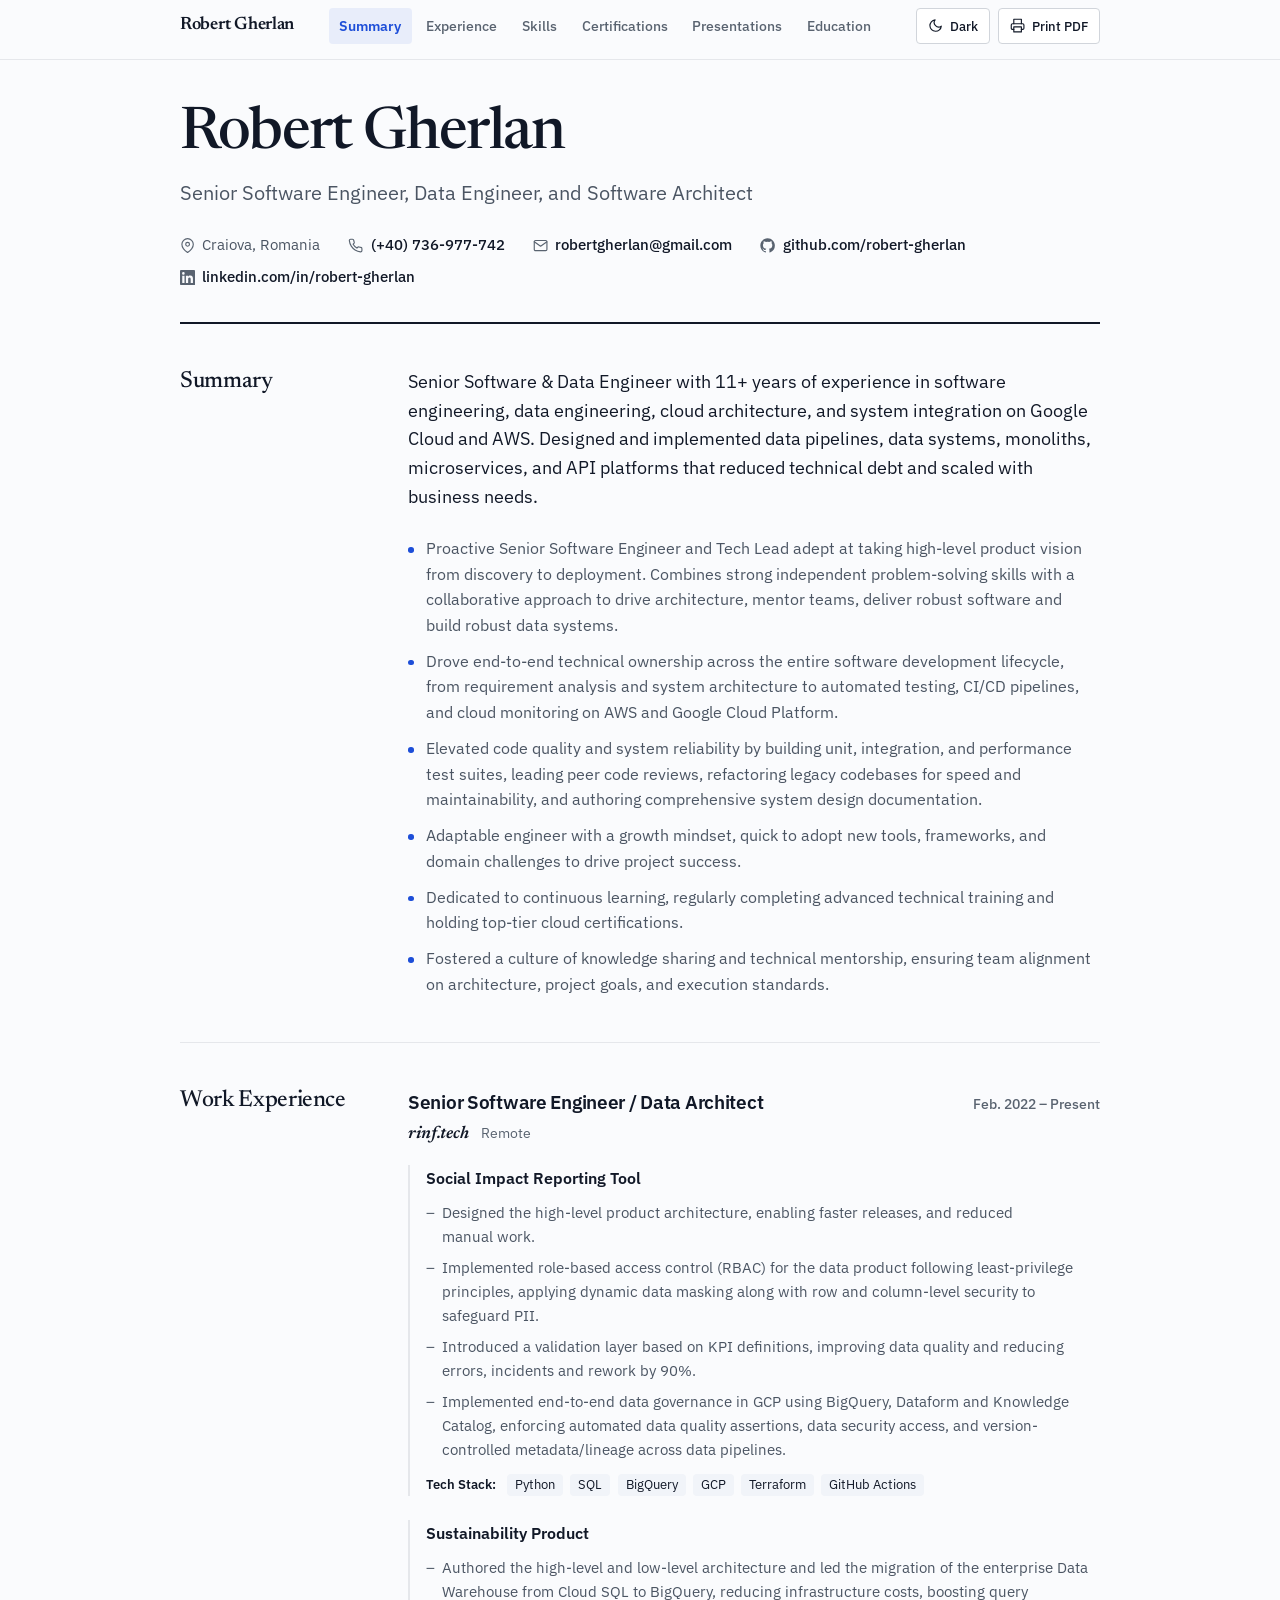
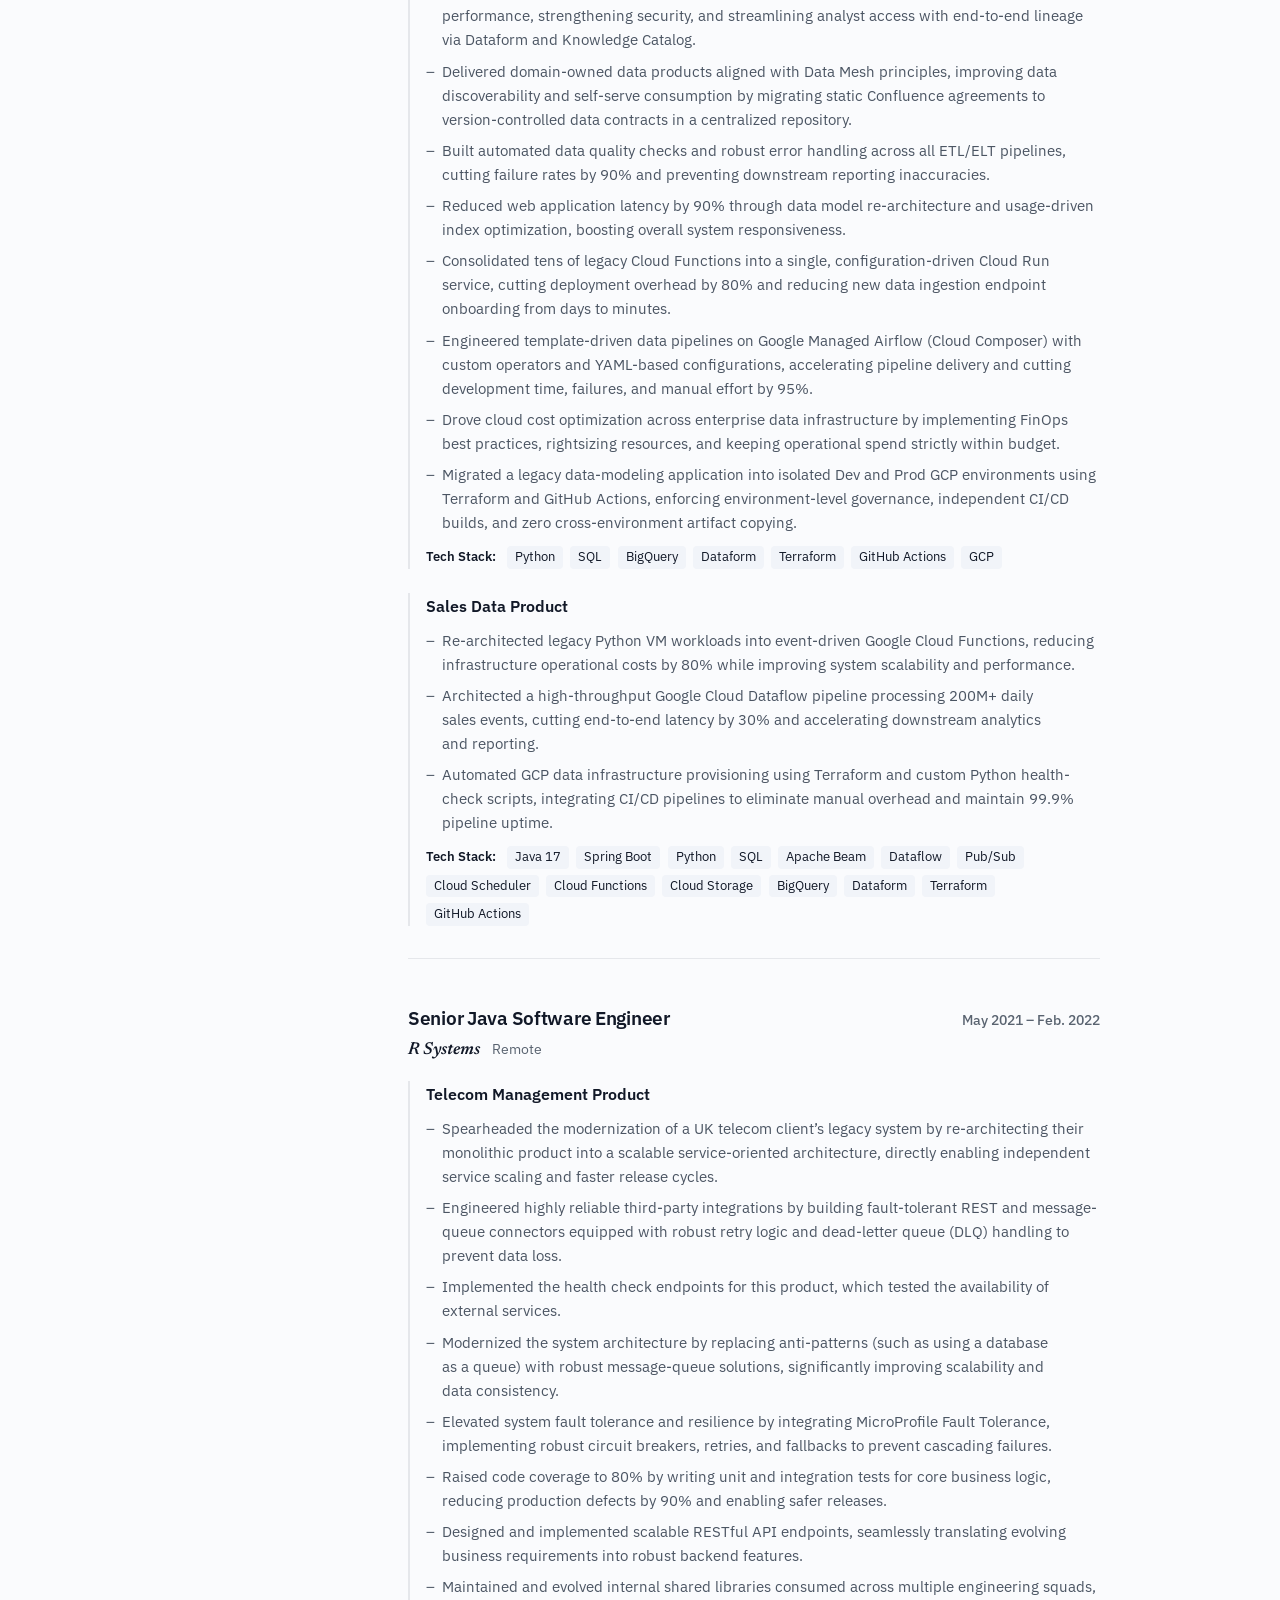
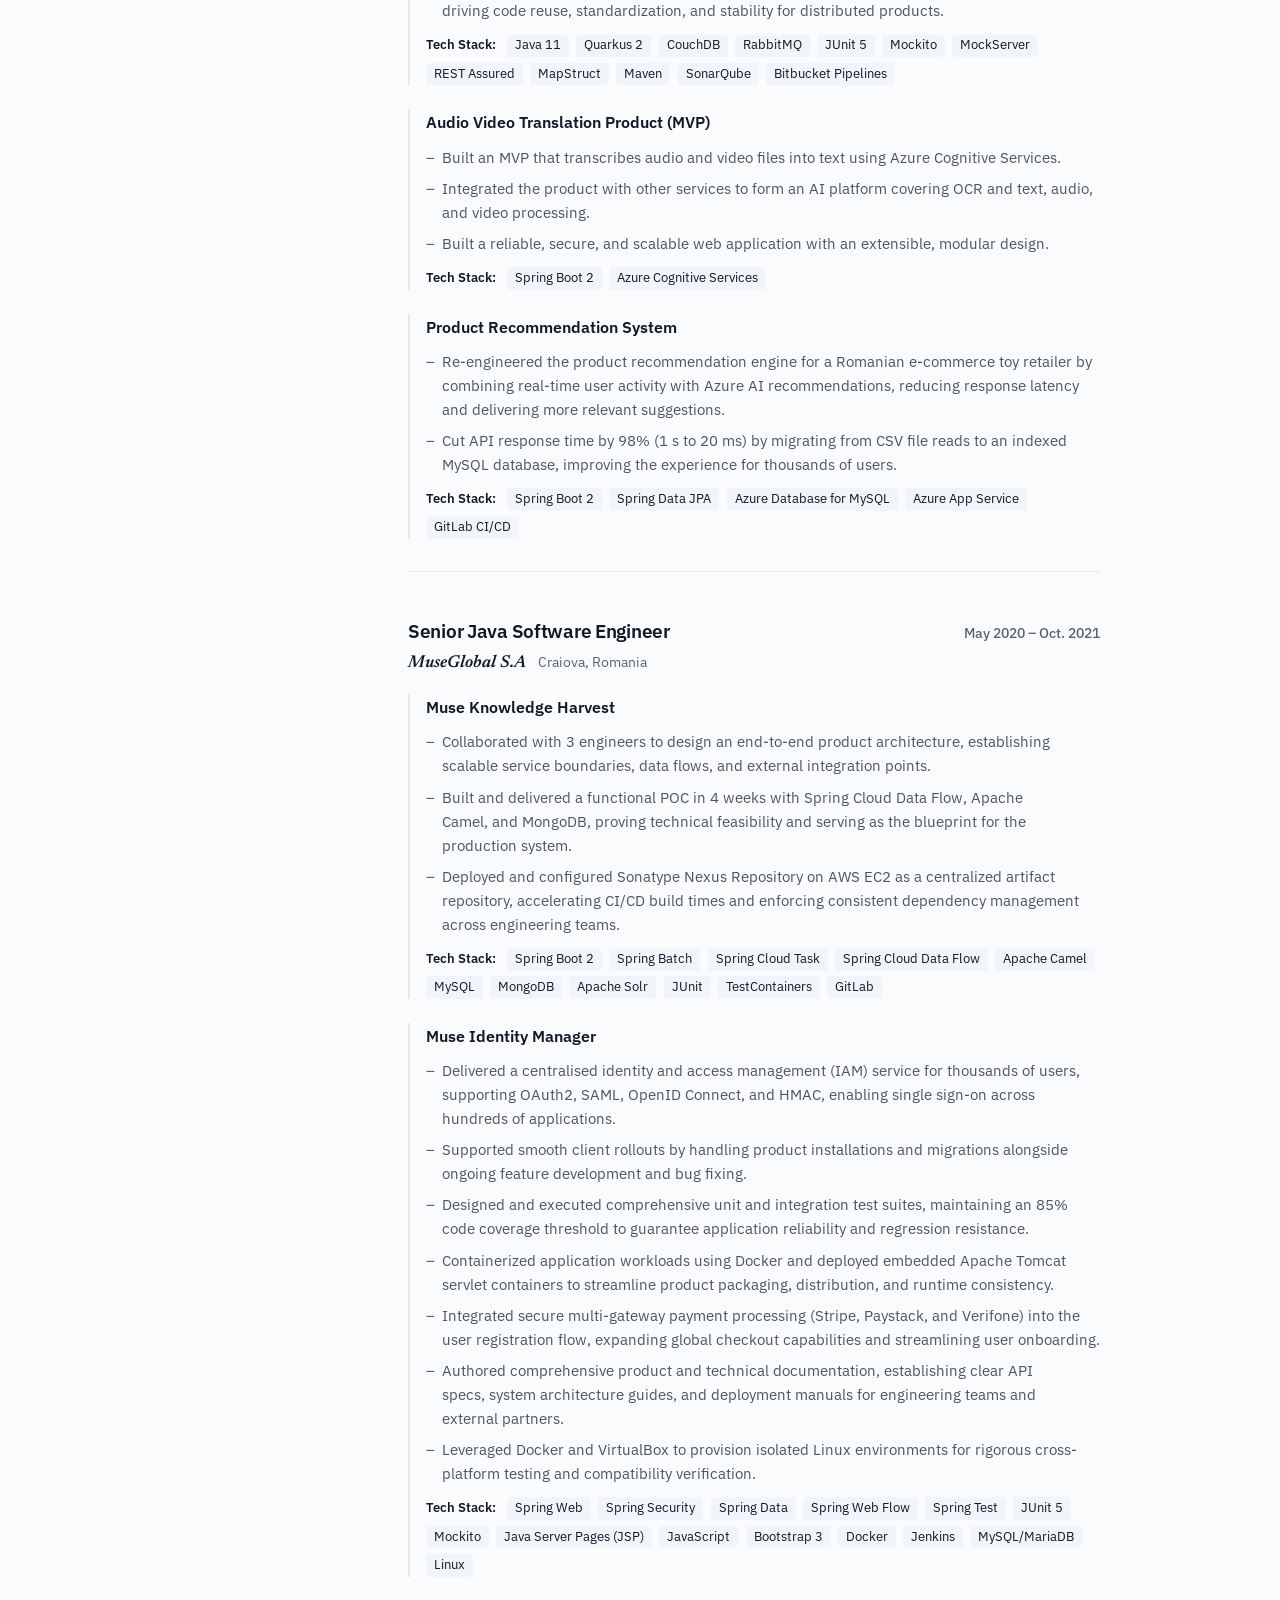
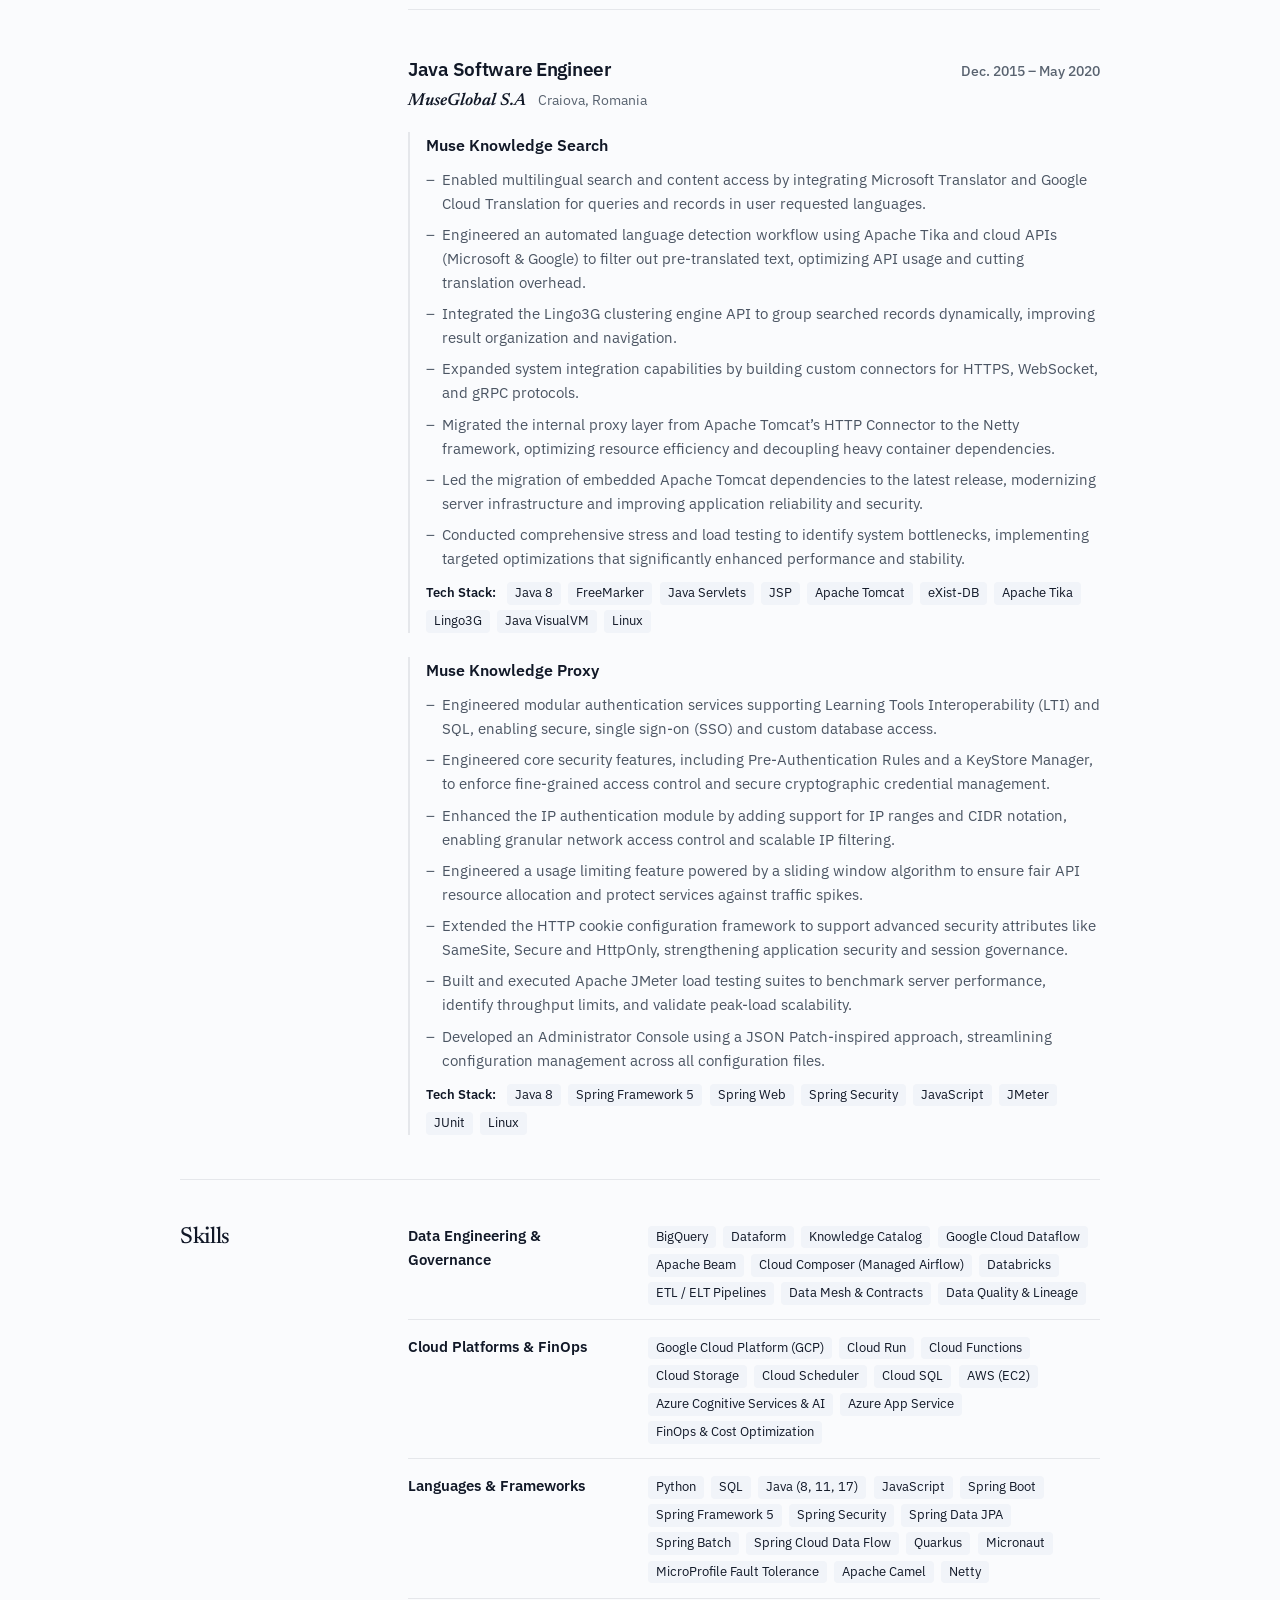
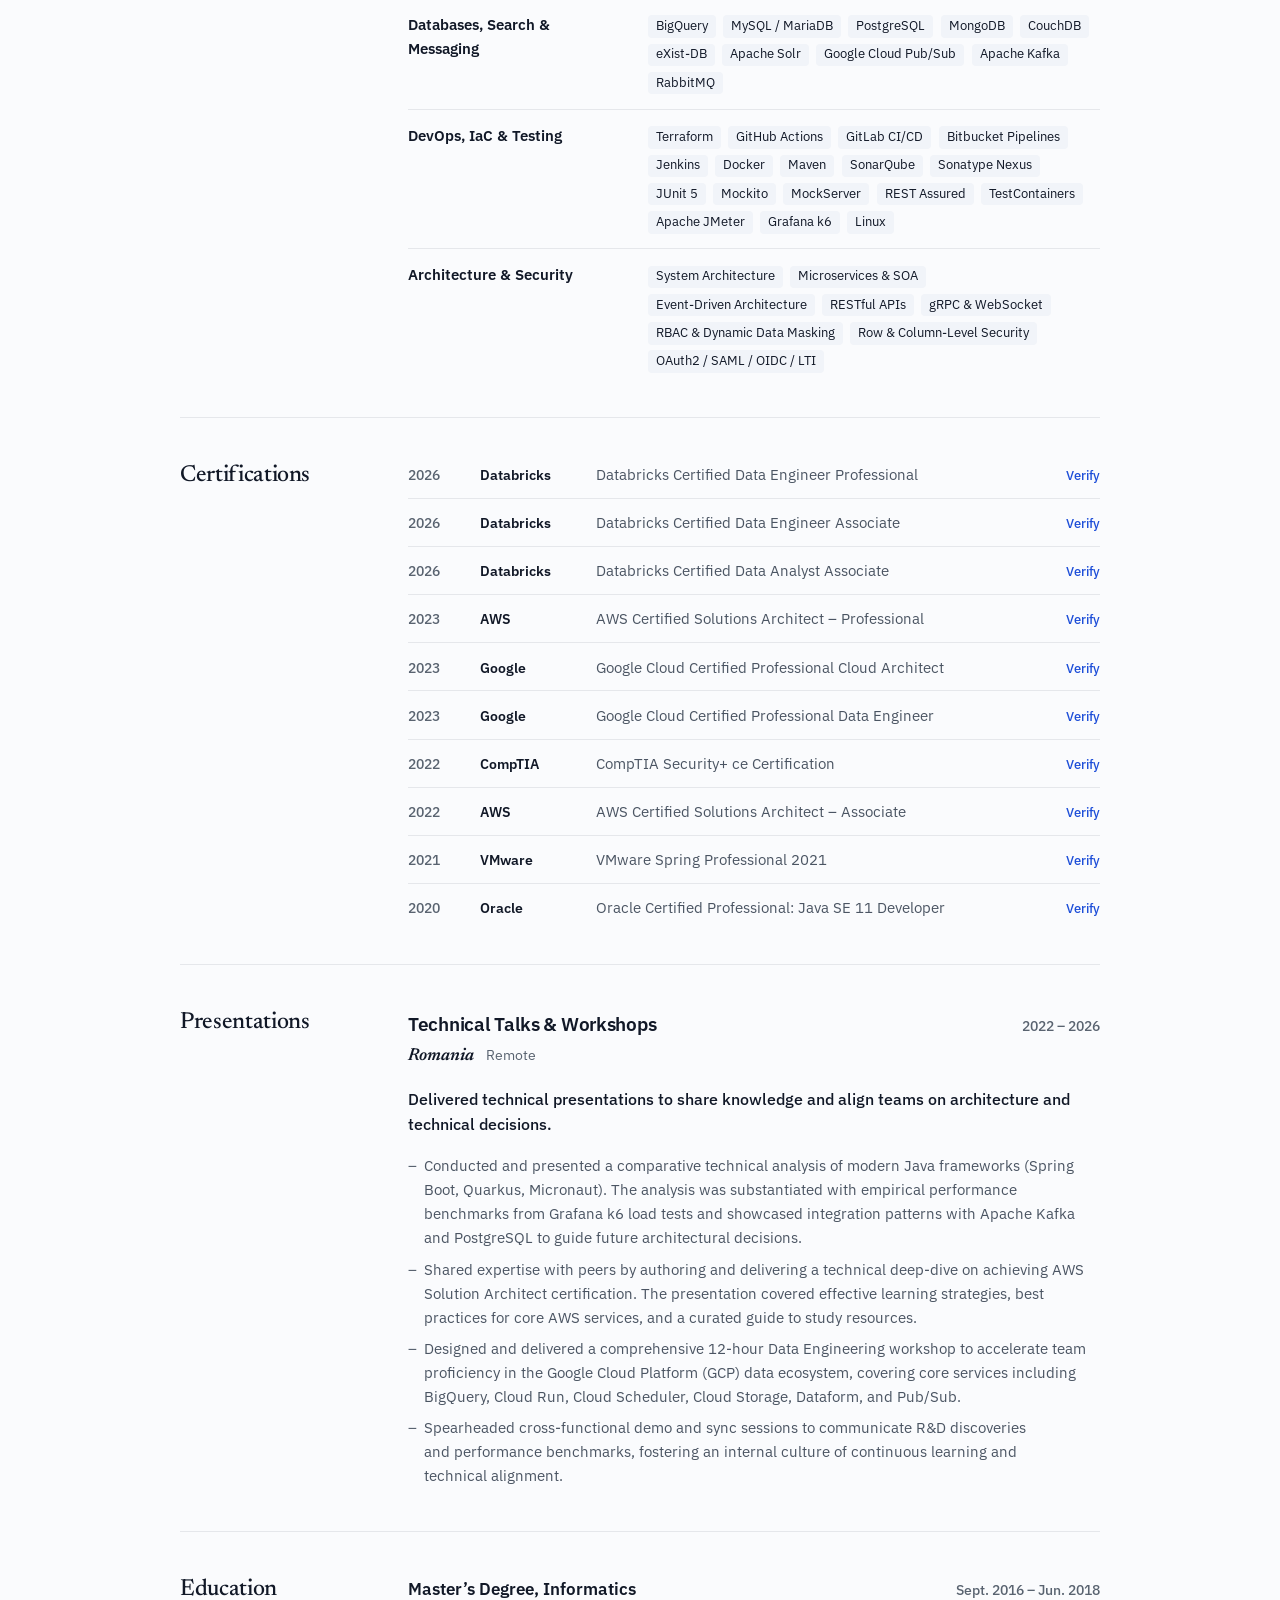
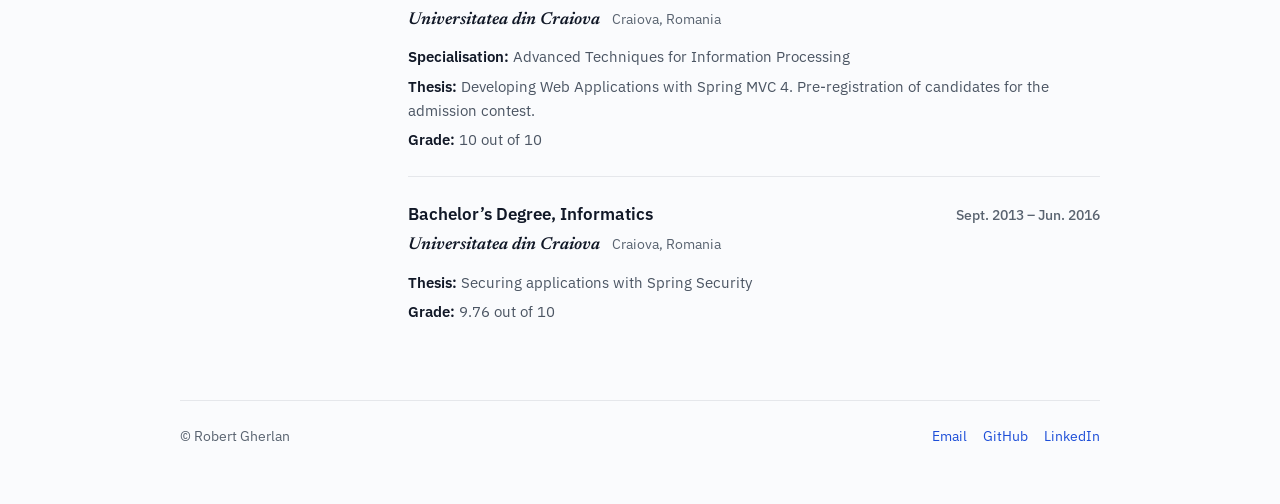
==== index.html @ 699b103a "The latest version of my resume." ====
<!DOCTYPE html>
<html lang="en" data-theme="light">
    <head>
        <meta charset="utf-8" />
        <meta name="viewport" content="width=device-width, initial-scale=1, viewport-fit=cover" />
        <meta
            name="description"
            content="Robert Gherlan - Senior Software Engineer, Data Engineer, and Software Architect with 11+ years of experience on Google Cloud Platform and AWS."
        />
        <meta name="author" content="Robert Gherlan" />
        <meta name="color-scheme" content="light dark" />
        <meta property="og:title" content="Robert Gherlan - Senior Software Engineer, Data Engineer, Software Architect" />
        <meta
            property="og:description"
            content="11+ years of experience designing and building cloud-native data platforms, distributed systems, and scalable API architectures on GCP and AWS."
        />
        <meta property="og:type" content="website" />
        <title>Robert Gherlan - Resume</title>
        <link rel="icon" type="image/x-icon" href="assets/img/favicon.ico" />

        <!-- Typography: Newsreader (Editorial Display) + IBM Plex Sans (Technical Body) -->
        <link rel="preconnect" href="https://fonts.googleapis.com" />
        <link rel="preconnect" href="https://fonts.gstatic.com" crossorigin />
        <link
            href="https://fonts.googleapis.com/css2?family=IBM+Plex+Sans:ital,wght@0,400;0,500;0,600;1,400&family=Newsreader:ital,opsz,wght@0,6..72,500;0,6..72,600;1,6..72,500;1,6..72,600&display=swap"
            rel="stylesheet"
        />

        <!-- Prevent flash of incorrect theme before stylesheet paints -->
        <script>
            (function () {
                try {
                    var saved = localStorage.getItem("rg-resume-theme");
                    if (saved === "dark" || saved === "light") {
                        document.documentElement.setAttribute("data-theme", saved);
                    } else if (window.matchMedia && window.matchMedia("(prefers-color-scheme: dark)").matches) {
                        document.documentElement.setAttribute("data-theme", "dark");
                    }
                } catch (e) {}
            })();
        </script>

        <link rel="stylesheet" href="css/styles.css" />
        <script src="js/scripts.js" defer></script>
    </head>
    <body id="top">
        <a class="skip-link" href="#main-content">Skip to main content</a>

        <!-- Sticky Top Navigation -->
        <header class="site-header">
            <div class="site-header-inner">
                <a class="site-brand" href="#top">Robert Gherlan</a>

                <nav class="site-nav" aria-label="Resume sections">
                    <a class="site-nav-link" href="#about" aria-current="true">Summary</a>
                    <a class="site-nav-link" href="#experience">Experience</a>
                    <a class="site-nav-link" href="#skills">Skills</a>
                    <a class="site-nav-link" href="#certifications">Certifications</a>
                    <a class="site-nav-link" href="#presentations">Presentations</a>
                    <a class="site-nav-link" href="#education">Education</a>
                </nav>

                <div class="header-controls">
                    <button
                        type="button"
                        class="control-btn theme-btn"
                        id="theme-toggle"
                        aria-pressed="false"
                        aria-label="Switch to dark theme"
                    >
                        <svg class="icon-moon" viewBox="0 0 24 24" fill="none" stroke="currentColor" stroke-width="1.8" stroke-linecap="round" stroke-linejoin="round" aria-hidden="true">
                            <path d="M21 12.79A9 9 0 1 1 11.21 3 7 7 0 0 0 21 12.79z"></path>
                        </svg>
                        <svg class="icon-sun" viewBox="0 0 24 24" fill="none" stroke="currentColor" stroke-width="1.8" stroke-linecap="round" stroke-linejoin="round" aria-hidden="true">
                            <circle cx="12" cy="12" r="5"></circle>
                            <line x1="12" y1="1" x2="12" y2="3"></line>
                            <line x1="12" y1="21" x2="12" y2="23"></line>
                            <line x1="4.22" y1="4.22" x2="5.64" y2="5.64"></line>
                            <line x1="18.36" y1="18.36" x2="19.78" y2="19.78"></line>
                            <line x1="1" y1="12" x2="3" y2="12"></line>
                            <line x1="21" y1="12" x2="23" y2="12"></line>
                            <line x1="4.22" y1="19.78" x2="5.64" y2="18.36"></line>
                            <line x1="18.36" y1="5.64" x2="19.78" y2="4.22"></line>
                        </svg>
                        <span class="control-label">Dark</span>
                    </button>

                    <button
                        type="button"
                        class="control-btn"
                        id="print-resume"
                        aria-label="Print or save resume as PDF"
                    >
                        <svg viewBox="0 0 24 24" fill="none" stroke="currentColor" stroke-width="1.8" stroke-linecap="round" stroke-linejoin="round" aria-hidden="true">
                            <polyline points="6 9 6 2 18 2 18 9"></polyline>
                            <path d="M6 18H4a2 2 0 0 1-2-2v-5a2 2 0 0 1 2-2h16a2 2 0 0 1 2 2v5a2 2 0 0 1-2 2h-2"></path>
                            <rect x="6" y="14" width="12" height="8"></rect>
                        </svg>
                        <span class="control-label">Print PDF</span>
                    </button>
                </div>
            </div>
        </header>

        <main class="resume-document" id="main-content">
            <!-- Masthead -->
            <header class="masthead">
                <h1 class="masthead-name">Robert Gherlan</h1>
                <p class="masthead-role">Senior Software Engineer, Data Engineer, and Software Architect</p>

                <ul class="contact-list" aria-label="Contact information">
                    <li class="contact-item">
                        <svg viewBox="0 0 24 24" fill="none" stroke="currentColor" stroke-width="1.8" stroke-linecap="round" stroke-linejoin="round" aria-hidden="true">
                            <path d="M21 10c0 7-9 13-9 13s-9-6-9-13a9 9 0 0 1 18 0z"></path>
                            <circle cx="12" cy="10" r="3"></circle>
                        </svg>
                        <span>Craiova, Romania</span>
                    </li>
                    <li class="contact-item tabular">
                        <svg viewBox="0 0 24 24" fill="none" stroke="currentColor" stroke-width="1.8" stroke-linecap="round" stroke-linejoin="round" aria-hidden="true">
                            <path d="M22 16.92v3a2 2 0 0 1-2.18 2 19.79 19.79 0 0 1-8.63-3.07 19.5 19.5 0 0 1-6-6 19.79 19.79 0 0 1-3.07-8.67A2 2 0 0 1 4.11 2h3a2 2 0 0 1 2 1.72 12.84 12.84 0 0 0 .7 2.81 2 2 0 0 1-.45 2.11L8.09 9.91a16 16 0 0 0 6 6l1.27-1.27a2 2 0 0 1 2.11-.45 12.84 12.84 0 0 0 2.81.7A2 2 0 0 1 22 16.92z"></path>
                        </svg>
                        <a href="tel:+40736977742">(+40) 736-977-742</a>
                    </li>
                    <li class="contact-item">
                        <svg viewBox="0 0 24 24" fill="none" stroke="currentColor" stroke-width="1.8" stroke-linecap="round" stroke-linejoin="round" aria-hidden="true">
                            <path d="M4 4h16c1.1 0 2 .9 2 2v12c0 1.1-.9 2-2 2H4c-1.1 0-2-.9-2-2V6c0-1.1.9-2 2-2z"></path>
                            <polyline points="22,6 12,13 2,6"></polyline>
                        </svg>
                        <a href="mailto:robertgherlan@gmail.com">robertgherlan@gmail.com</a>
                    </li>
                    <li class="contact-item">
                        <svg viewBox="0 0 24 24" fill="currentColor" aria-hidden="true">
                            <path d="M12 .5C5.65.5.5 5.65.5 12c0 5.09 3.29 9.4 7.86 10.92.58.1.79-.25.79-.56 0-.28-.01-1.02-.02-2-3.2.7-3.88-1.54-3.88-1.54-.52-1.33-1.28-1.68-1.28-1.68-1.05-.71.08-.7.08-.7 1.16.08 1.77 1.19 1.77 1.19 1.03 1.76 2.7 1.25 3.36.96.1-.75.4-1.25.73-1.54-2.55-.29-5.24-1.28-5.24-5.68 0-1.26.45-2.28 1.19-3.09-.12-.29-.52-1.46.11-3.05 0 0 .97-.31 3.18 1.18a11.07 11.07 0 0 1 5.8 0c2.2-1.49 3.17-1.18 3.17-1.18.63 1.59.23 2.76.12 3.05.74.81 1.18 1.83 1.18 3.09 0 4.41-2.69 5.38-5.26 5.67.41.36.78 1.06.78 2.14 0 1.55-.01 2.79-.01 3.17 0 .31.21.67.8.56A11.51 11.51 0 0 0 23.5 12C23.5 5.65 18.35.5 12 .5z"></path>
                        </svg>
                        <a href="https://github.com/robert-gherlan" target="_blank" rel="noopener noreferrer">github.com/robert-gherlan</a>
                    </li>
                    <li class="contact-item">
                        <svg viewBox="0 0 24 24" fill="currentColor" aria-hidden="true">
                            <path d="M20.45 20.45h-3.56v-5.57c0-1.33-.03-3.04-1.85-3.04-1.85 0-2.14 1.45-2.14 2.94v5.67H9.34V9h3.41v1.56h.05c.48-.9 1.64-1.85 3.37-1.85 3.6 0 4.27 2.37 4.27 5.46v6.28zM5.34 7.43a2.06 2.06 0 1 1 0-4.12 2.06 2.06 0 0 1 0 4.12zM7.12 20.45H3.56V9h3.56v11.45zM22.23 0H1.77C.79 0 0 .77 0 1.72v20.56C0 23.23.79 24 1.77 24h20.46c.98 0 1.77-.77 1.77-1.72V1.72C24 .77 23.21 0 22.23 0z"></path>
                        </svg>
                        <a href="https://www.linkedin.com/in/robert-gherlan" target="_blank" rel="noopener noreferrer">linkedin.com/in/robert-gherlan</a>
                    </li>
                </ul>
            </header>

            <!-- Summary -->
            <section class="resume-section" id="about" aria-labelledby="heading-about">
                <div class="section-heading-col">
                    <h2 class="section-heading" id="heading-about">Summary</h2>
                </div>

                <div class="section-content-col">
                    <p class="summary-lead">
                        Senior Software &amp; Data Engineer with 11+&nbsp;years of experience in software engineering, data engineering,
                        cloud architecture, and system integration on Google Cloud and AWS. Designed and implemented data pipelines,
                        data systems, monoliths, microservices, and API platforms that reduced technical debt and scaled with business needs.
                    </p>

                    <ul class="editorial-list">
                        <li>
                            Proactive Senior Software Engineer and Tech Lead adept at taking high-level product vision from discovery
                            to deployment. Combines strong independent problem-solving skills with a collaborative approach to drive
                            architecture, mentor teams, deliver robust software and build robust data systems.
                        </li>
                        <li>
                            Drove end-to-end technical ownership across the entire software development lifecycle, from requirement
                            analysis and system architecture to automated testing, CI/CD pipelines, and cloud monitoring on AWS and
                            Google Cloud Platform.
                        </li>
                        <li>
                            Elevated code quality and system reliability by building unit, integration, and performance test suites,
                            leading peer code reviews, refactoring legacy codebases for speed and maintainability, and authoring
                            comprehensive system design documentation.
                        </li>
                        <li>
                            Adaptable engineer with a growth mindset, quick to adopt new tools, frameworks, and domain challenges to
                            drive project success.
                        </li>
                        <li>
                            Dedicated to continuous learning, regularly completing advanced technical training and holding top-tier
                            cloud certifications.
                        </li>
                        <li>
                            Fostered a culture of knowledge sharing and technical mentorship, ensuring team alignment on architecture,
                            project goals, and execution standards.
                        </li>
                    </ul>
                </div>
            </section>

            <!-- Work Experience -->
            <section class="resume-section" id="experience" aria-labelledby="heading-experience">
                <div class="section-heading-col">
                    <h2 class="section-heading" id="heading-experience">Work Experience</h2>
                </div>

                <div class="section-content-col">
                    <div class="experience-list">
                        <!-- rinf.tech -->
                        <article class="role-entry">
                            <div class="role-header">
                                <div>
                                    <h3 class="role-title">Senior Software Engineer / Data Architect</h3>
                                    <div class="role-org">
                                        <span class="role-company">rinf.tech</span>
                                        <span class="role-location">Remote</span>
                                    </div>
                                </div>
                                <div class="role-dates">Feb. 2022 &ndash; Present</div>
                            </div>

                            <div class="project-group">
                                <div class="project-item">
                                    <h4 class="project-title">Social Impact Reporting Tool</h4>
                                    <ul class="project-bullets">
                                        <li>Designed the high-level product architecture, enabling faster releases, and reduced manual work.</li>
                                        <li>
                                            Implemented role-based access control (RBAC) for the data product following least-privilege principles,
                                            applying dynamic data masking along with row and column-level security to safeguard PII.
                                        </li>
                                        <li>
                                            Introduced a validation layer based on KPI definitions, improving data quality and reducing errors,
                                            incidents and rework by 90%.
                                        </li>
                                        <li>
                                            Implemented end-to-end data governance in GCP using BigQuery, Dataform and Knowledge Catalog,
                                            enforcing automated data quality assertions, data security access, and version-controlled
                                            metadata/lineage across data pipelines.
                                        </li>
                                    </ul>
                                    <div class="tech-line">
                                        <span class="tech-line-label">Tech Stack:</span>
                                        <span class="tech-tag">Python</span>
                                        <span class="tech-tag">SQL</span>
                                        <span class="tech-tag">BigQuery</span>
                                        <span class="tech-tag">GCP</span>
                                        <span class="tech-tag">Terraform</span>
                                        <span class="tech-tag">GitHub Actions</span>
                                    </div>
                                </div>

                                <div class="project-item">
                                    <h4 class="project-title">Sustainability Product</h4>
                                    <ul class="project-bullets">
                                        <li>
                                            Authored the high-level and low-level architecture and led the migration of the enterprise Data
                                            Warehouse from Cloud SQL to BigQuery, reducing infrastructure costs, boosting query performance,
                                            strengthening security, and streamlining analyst access with end-to-end lineage via Dataform and
                                            Knowledge Catalog.
                                        </li>
                                        <li>
                                            Delivered domain-owned data products aligned with Data Mesh principles, improving data discoverability
                                            and self-serve consumption by migrating static Confluence agreements to version-controlled data
                                            contracts in a centralized repository.
                                        </li>
                                        <li>
                                            Built automated data quality checks and robust error handling across all ETL/ELT pipelines, cutting
                                            failure rates by 90% and preventing downstream reporting inaccuracies.
                                        </li>
                                        <li>
                                            Reduced web application latency by 90% through data model re-architecture and usage-driven index
                                            optimization, boosting overall system responsiveness.
                                        </li>
                                        <li>
                                            Consolidated tens of legacy Cloud Functions into a single, configuration-driven Cloud Run service,
                                            cutting deployment overhead by 80% and reducing new data ingestion endpoint onboarding from days to
                                            minutes.
                                        </li>
                                        <li>
                                            Engineered template-driven data pipelines on Google Managed Airflow (Cloud Composer) with custom
                                            operators and YAML-based configurations, accelerating pipeline delivery and cutting development time,
                                            failures, and manual effort by 95%.
                                        </li>
                                        <li>
                                            Drove cloud cost optimization across enterprise data infrastructure by implementing FinOps best
                                            practices, rightsizing resources, and keeping operational spend strictly within budget.
                                        </li>
                                        <li>
                                            Migrated a legacy data-modeling application into isolated Dev and Prod GCP environments using
                                            Terraform and GitHub Actions, enforcing environment-level governance, independent CI/CD builds, and
                                            zero cross-environment artifact copying.
                                        </li>
                                    </ul>
                                    <div class="tech-line">
                                        <span class="tech-line-label">Tech Stack:</span>
                                        <span class="tech-tag">Python</span>
                                        <span class="tech-tag">SQL</span>
                                        <span class="tech-tag">BigQuery</span>
                                        <span class="tech-tag">Dataform</span>
                                        <span class="tech-tag">Terraform</span>
                                        <span class="tech-tag">GitHub Actions</span>
                                        <span class="tech-tag">GCP</span>
                                    </div>
                                </div>

                                <div class="project-item">
                                    <h4 class="project-title">Sales Data Product</h4>
                                    <ul class="project-bullets">
                                        <li>
                                            Re-architected legacy Python VM workloads into event-driven Google Cloud Functions, reducing
                                            infrastructure operational costs by 80% while improving system scalability and performance.
                                        </li>
                                        <li>
                                            Architected a high-throughput Google Cloud Dataflow pipeline processing 200M+ daily sales events,
                                            cutting end-to-end latency by 30% and accelerating downstream analytics and reporting.
                                        </li>
                                        <li>
                                            Automated GCP data infrastructure provisioning using Terraform and custom Python health-check scripts,
                                            integrating CI/CD pipelines to eliminate manual overhead and maintain 99.9% pipeline uptime.
                                        </li>
                                    </ul>
                                    <div class="tech-line">
                                        <span class="tech-line-label">Tech Stack:</span>
                                        <span class="tech-tag">Java&nbsp;17</span>
                                        <span class="tech-tag">Spring Boot</span>
                                        <span class="tech-tag">Python</span>
                                        <span class="tech-tag">SQL</span>
                                        <span class="tech-tag">Apache Beam</span>
                                        <span class="tech-tag">Dataflow</span>
                                        <span class="tech-tag">Pub/Sub</span>
                                        <span class="tech-tag">Cloud Scheduler</span>
                                        <span class="tech-tag">Cloud Functions</span>
                                        <span class="tech-tag">Cloud Storage</span>
                                        <span class="tech-tag">BigQuery</span>
                                        <span class="tech-tag">Dataform</span>
                                        <span class="tech-tag">Terraform</span>
                                        <span class="tech-tag">GitHub Actions</span>
                                    </div>
                                </div>
                            </div>
                        </article>

                        <!-- R Systems -->
                        <article class="role-entry">
                            <div class="role-header">
                                <div>
                                    <h3 class="role-title">Senior Java Software Engineer</h3>
                                    <div class="role-org">
                                        <span class="role-company">R Systems</span>
                                        <span class="role-location">Remote</span>
                                    </div>
                                </div>
                                <div class="role-dates">May 2021 &ndash; Feb. 2022</div>
                            </div>

                            <div class="project-group">
                                <div class="project-item">
                                    <h4 class="project-title">Telecom Management Product</h4>
                                    <ul class="project-bullets">
                                        <li>
                                            Spearheaded the modernization of a UK telecom client&rsquo;s legacy system by re-architecting their
                                            monolithic product into a scalable service-oriented architecture, directly enabling independent
                                            service scaling and faster release cycles.
                                        </li>
                                        <li>
                                            Engineered highly reliable third-party integrations by building fault-tolerant REST and message-queue
                                            connectors equipped with robust retry logic and dead-letter queue (DLQ) handling to prevent data loss.
                                        </li>
                                        <li>Implemented the health check endpoints for this product, which tested the availability of external services.</li>
                                        <li>
                                            Modernized the system architecture by replacing anti-patterns (such as using a database as a queue)
                                            with robust message-queue solutions, significantly improving scalability and data consistency.
                                        </li>
                                        <li>
                                            Elevated system fault tolerance and resilience by integrating MicroProfile Fault Tolerance,
                                            implementing robust circuit breakers, retries, and fallbacks to prevent cascading failures.
                                        </li>
                                        <li>
                                            Raised code coverage to 80% by writing unit and integration tests for core business logic, reducing
                                            production defects by 90% and enabling safer releases.
                                        </li>
                                        <li>
                                            Designed and implemented scalable RESTful API endpoints, seamlessly translating evolving business
                                            requirements into robust backend features.
                                        </li>
                                        <li>
                                            Maintained and evolved internal shared libraries consumed across multiple engineering squads, driving
                                            code reuse, standardization, and stability for distributed products.
                                        </li>
                                    </ul>
                                    <div class="tech-line">
                                        <span class="tech-line-label">Tech Stack:</span>
                                        <span class="tech-tag">Java&nbsp;11</span>
                                        <span class="tech-tag">Quarkus&nbsp;2</span>
                                        <span class="tech-tag">CouchDB</span>
                                        <span class="tech-tag">RabbitMQ</span>
                                        <span class="tech-tag">JUnit&nbsp;5</span>
                                        <span class="tech-tag">Mockito</span>
                                        <span class="tech-tag">MockServer</span>
                                        <span class="tech-tag">REST Assured</span>
                                        <span class="tech-tag">MapStruct</span>
                                        <span class="tech-tag">Maven</span>
                                        <span class="tech-tag">SonarQube</span>
                                        <span class="tech-tag">Bitbucket Pipelines</span>
                                    </div>
                                </div>

                                <div class="project-item">
                                    <h4 class="project-title">Audio Video Translation Product (MVP)</h4>
                                    <ul class="project-bullets">
                                        <li>Built an MVP that transcribes audio and video files into text using Azure Cognitive Services.</li>
                                        <li>
                                            Integrated the product with other services to form an AI platform covering OCR and text, audio, and
                                            video processing.
                                        </li>
                                        <li>Built a reliable, secure, and scalable web application with an extensible, modular design.</li>
                                    </ul>
                                    <div class="tech-line">
                                        <span class="tech-line-label">Tech Stack:</span>
                                        <span class="tech-tag">Spring Boot&nbsp;2</span>
                                        <span class="tech-tag">Azure Cognitive Services</span>
                                    </div>
                                </div>

                                <div class="project-item">
                                    <h4 class="project-title">Product Recommendation System</h4>
                                    <ul class="project-bullets">
                                        <li>
                                            Re-engineered the product recommendation engine for a Romanian e-commerce toy retailer by combining
                                            real-time user activity with Azure AI recommendations, reducing response latency and delivering more
                                            relevant suggestions.
                                        </li>
                                        <li>
                                            Cut API response time by 98% (1&nbsp;s to 20&nbsp;ms) by migrating from CSV file reads to an indexed
                                            MySQL database, improving the experience for thousands of users.
                                        </li>
                                    </ul>
                                    <div class="tech-line">
                                        <span class="tech-line-label">Tech Stack:</span>
                                        <span class="tech-tag">Spring Boot&nbsp;2</span>
                                        <span class="tech-tag">Spring Data JPA</span>
                                        <span class="tech-tag">Azure Database for MySQL</span>
                                        <span class="tech-tag">Azure App Service</span>
                                        <span class="tech-tag">GitLab CI/CD</span>
                                    </div>
                                </div>
                            </div>
                        </article>

                        <!-- MuseGlobal S.A - Senior -->
                        <article class="role-entry">
                            <div class="role-header">
                                <div>
                                    <h3 class="role-title">Senior Java Software Engineer</h3>
                                    <div class="role-org">
                                        <span class="role-company">MuseGlobal S.A</span>
                                        <span class="role-location">Craiova, Romania</span>
                                    </div>
                                </div>
                                <div class="role-dates">May 2020 &ndash; Oct. 2021</div>
                            </div>

                            <div class="project-group">
                                <div class="project-item">
                                    <h4 class="project-title">Muse Knowledge Harvest</h4>
                                    <ul class="project-bullets">
                                        <li>
                                            Collaborated with 3&nbsp;engineers to design an end-to-end product architecture, establishing scalable
                                            service boundaries, data flows, and external integration points.
                                        </li>
                                        <li>
                                            Built and delivered a functional POC in 4&nbsp;weeks with Spring Cloud Data Flow, Apache Camel, and
                                            MongoDB, proving technical feasibility and serving as the blueprint for the production system.
                                        </li>
                                        <li>
                                            Deployed and configured Sonatype Nexus Repository on AWS EC2 as a centralized artifact repository,
                                            accelerating CI/CD build times and enforcing consistent dependency management across engineering teams.
                                        </li>
                                    </ul>
                                    <div class="tech-line">
                                        <span class="tech-line-label">Tech Stack:</span>
                                        <span class="tech-tag">Spring Boot&nbsp;2</span>
                                        <span class="tech-tag">Spring Batch</span>
                                        <span class="tech-tag">Spring Cloud Task</span>
                                        <span class="tech-tag">Spring Cloud Data Flow</span>
                                        <span class="tech-tag">Apache Camel</span>
                                        <span class="tech-tag">MySQL</span>
                                        <span class="tech-tag">MongoDB</span>
                                        <span class="tech-tag">Apache Solr</span>
                                        <span class="tech-tag">JUnit</span>
                                        <span class="tech-tag">TestContainers</span>
                                        <span class="tech-tag">GitLab</span>
                                    </div>
                                </div>

                                <div class="project-item">
                                    <h4 class="project-title">Muse Identity Manager</h4>
                                    <ul class="project-bullets">
                                        <li>
                                            Delivered a centralised identity and access management (IAM) service for thousands of users, supporting
                                            OAuth2, SAML, OpenID Connect, and HMAC, enabling single sign-on across hundreds of applications.
                                        </li>
                                        <li>
                                            Supported smooth client rollouts by handling product installations and migrations alongside ongoing
                                            feature development and bug fixing.
                                        </li>
                                        <li>
                                            Designed and executed comprehensive unit and integration test suites, maintaining an 85% code coverage
                                            threshold to guarantee application reliability and regression resistance.
                                        </li>
                                        <li>
                                            Containerized application workloads using Docker and deployed embedded Apache Tomcat servlet containers
                                            to streamline product packaging, distribution, and runtime consistency.
                                        </li>
                                        <li>
                                            Integrated secure multi-gateway payment processing (Stripe, Paystack, and Verifone) into the user
                                            registration flow, expanding global checkout capabilities and streamlining user onboarding.
                                        </li>
                                        <li>
                                            Authored comprehensive product and technical documentation, establishing clear API specs, system
                                            architecture guides, and deployment manuals for engineering teams and external partners.
                                        </li>
                                        <li>
                                            Leveraged Docker and VirtualBox to provision isolated Linux environments for rigorous cross-platform
                                            testing and compatibility verification.
                                        </li>
                                    </ul>
                                    <div class="tech-line">
                                        <span class="tech-line-label">Tech Stack:</span>
                                        <span class="tech-tag">Spring Web</span>
                                        <span class="tech-tag">Spring Security</span>
                                        <span class="tech-tag">Spring Data</span>
                                        <span class="tech-tag">Spring Web Flow</span>
                                        <span class="tech-tag">Spring Test</span>
                                        <span class="tech-tag">JUnit&nbsp;5</span>
                                        <span class="tech-tag">Mockito</span>
                                        <span class="tech-tag">Java Server Pages (JSP)</span>
                                        <span class="tech-tag">JavaScript</span>
                                        <span class="tech-tag">Bootstrap&nbsp;3</span>
                                        <span class="tech-tag">Docker</span>
                                        <span class="tech-tag">Jenkins</span>
                                        <span class="tech-tag">MySQL/MariaDB</span>
                                        <span class="tech-tag">Linux</span>
                                    </div>
                                </div>
                            </div>
                        </article>

                        <!-- MuseGlobal S.A - Java Software Engineer -->
                        <article class="role-entry">
                            <div class="role-header">
                                <div>
                                    <h3 class="role-title">Java Software Engineer</h3>
                                    <div class="role-org">
                                        <span class="role-company">MuseGlobal S.A</span>
                                        <span class="role-location">Craiova, Romania</span>
                                    </div>
                                </div>
                                <div class="role-dates">Dec. 2015 &ndash; May 2020</div>
                            </div>

                            <div class="project-group">
                                <div class="project-item">
                                    <h4 class="project-title">Muse Knowledge Search</h4>
                                    <ul class="project-bullets">
                                        <li>
                                            Enabled multilingual search and content access by integrating Microsoft Translator and Google Cloud
                                            Translation for queries and records in user requested languages.
                                        </li>
                                        <li>
                                            Engineered an automated language detection workflow using Apache Tika and cloud APIs (Microsoft &amp;
                                            Google) to filter out pre-translated text, optimizing API usage and cutting translation overhead.
                                        </li>
                                        <li>
                                            Integrated the Lingo3G clustering engine API to group searched records dynamically, improving result
                                            organization and navigation.
                                        </li>
                                        <li>
                                            Expanded system integration capabilities by building custom connectors for HTTPS, WebSocket, and gRPC
                                            protocols.
                                        </li>
                                        <li>
                                            Migrated the internal proxy layer from Apache Tomcat&rsquo;s HTTP Connector to the Netty framework,
                                            optimizing resource efficiency and decoupling heavy container dependencies.
                                        </li>
                                        <li>
                                            Led the migration of embedded Apache Tomcat dependencies to the latest release, modernizing server
                                            infrastructure and improving application reliability and security.
                                        </li>
                                        <li>
                                            Conducted comprehensive stress and load testing to identify system bottlenecks, implementing targeted
                                            optimizations that significantly enhanced performance and stability.
                                        </li>
                                    </ul>
                                    <div class="tech-line">
                                        <span class="tech-line-label">Tech Stack:</span>
                                        <span class="tech-tag">Java&nbsp;8</span>
                                        <span class="tech-tag">FreeMarker</span>
                                        <span class="tech-tag">Java Servlets</span>
                                        <span class="tech-tag">JSP</span>
                                        <span class="tech-tag">Apache Tomcat</span>
                                        <span class="tech-tag">eXist-DB</span>
                                        <span class="tech-tag">Apache Tika</span>
                                        <span class="tech-tag">Lingo3G</span>
                                        <span class="tech-tag">Java VisualVM</span>
                                        <span class="tech-tag">Linux</span>
                                    </div>
                                </div>

                                <div class="project-item">
                                    <h4 class="project-title">Muse Knowledge Proxy</h4>
                                    <ul class="project-bullets">
                                        <li>
                                            Engineered modular authentication services supporting Learning Tools Interoperability (LTI) and SQL,
                                            enabling secure, single sign-on (SSO) and custom database access.
                                        </li>
                                        <li>
                                            Engineered core security features, including Pre-Authentication Rules and a KeyStore Manager, to
                                            enforce fine-grained access control and secure cryptographic credential management.
                                        </li>
                                        <li>
                                            Enhanced the IP authentication module by adding support for IP ranges and CIDR notation, enabling
                                            granular network access control and scalable IP filtering.
                                        </li>
                                        <li>
                                            Engineered a usage limiting feature powered by a sliding window algorithm to ensure fair API resource
                                            allocation and protect services against traffic spikes.
                                        </li>
                                        <li>
                                            Extended the HTTP cookie configuration framework to support advanced security attributes like SameSite,
                                            Secure and HttpOnly, strengthening application security and session governance.
                                        </li>
                                        <li>
                                            Built and executed Apache JMeter load testing suites to benchmark server performance, identify
                                            throughput limits, and validate peak-load scalability.
                                        </li>
                                        <li>
                                            Developed an Administrator Console using a JSON Patch-inspired approach, streamlining configuration
                                            management across all configuration files.
                                        </li>
                                    </ul>
                                    <div class="tech-line">
                                        <span class="tech-line-label">Tech Stack:</span>
                                        <span class="tech-tag">Java&nbsp;8</span>
                                        <span class="tech-tag">Spring Framework&nbsp;5</span>
                                        <span class="tech-tag">Spring Web</span>
                                        <span class="tech-tag">Spring Security</span>
                                        <span class="tech-tag">JavaScript</span>
                                        <span class="tech-tag">JMeter</span>
                                        <span class="tech-tag">JUnit</span>
                                        <span class="tech-tag">Linux</span>
                                    </div>
                                </div>
                            </div>
                        </article>
                    </div>
                </div>
            </section>

            <!-- Skills -->
            <section class="resume-section" id="skills" aria-labelledby="heading-skills">
                <div class="section-heading-col">
                    <h2 class="section-heading" id="heading-skills">Skills</h2>
                </div>

                <div class="section-content-col">
                    <dl class="skills-list">
                        <div class="skill-row">
                            <dt class="skill-term">Data Engineering &amp; Governance</dt>
                            <dd class="skill-values">
                                <span class="tech-tag">BigQuery</span>
                                <span class="tech-tag">Dataform</span>
                                <span class="tech-tag">Knowledge Catalog</span>
                                <span class="tech-tag">Google Cloud Dataflow</span>
                                <span class="tech-tag">Apache Beam</span>
                                <span class="tech-tag">Cloud Composer (Managed Airflow)</span>
                                <span class="tech-tag">Databricks</span>
                                <span class="tech-tag">ETL / ELT Pipelines</span>
                                <span class="tech-tag">Data Mesh &amp; Contracts</span>
                                <span class="tech-tag">Data Quality &amp; Lineage</span>
                            </dd>
                        </div>

                        <div class="skill-row">
                            <dt class="skill-term">Cloud Platforms &amp; FinOps</dt>
                            <dd class="skill-values">
                                <span class="tech-tag">Google Cloud Platform (GCP)</span>
                                <span class="tech-tag">Cloud Run</span>
                                <span class="tech-tag">Cloud Functions</span>
                                <span class="tech-tag">Cloud Storage</span>
                                <span class="tech-tag">Cloud Scheduler</span>
                                <span class="tech-tag">Cloud SQL</span>
                                <span class="tech-tag">AWS (EC2)</span>
                                <span class="tech-tag">Azure Cognitive Services &amp; AI</span>
                                <span class="tech-tag">Azure App Service</span>
                                <span class="tech-tag">FinOps &amp; Cost Optimization</span>
                            </dd>
                        </div>

                        <div class="skill-row">
                            <dt class="skill-term">Languages &amp; Frameworks</dt>
                            <dd class="skill-values">
                                <span class="tech-tag">Python</span>
                                <span class="tech-tag">SQL</span>
                                <span class="tech-tag">Java (8, 11, 17)</span>
                                <span class="tech-tag">JavaScript</span>
                                <span class="tech-tag">Spring Boot</span>
                                <span class="tech-tag">Spring Framework&nbsp;5</span>
                                <span class="tech-tag">Spring Security</span>
                                <span class="tech-tag">Spring Data JPA</span>
                                <span class="tech-tag">Spring Batch</span>
                                <span class="tech-tag">Spring Cloud Data Flow</span>
                                <span class="tech-tag">Quarkus</span>
                                <span class="tech-tag">Micronaut</span>
                                <span class="tech-tag">MicroProfile Fault Tolerance</span>
                                <span class="tech-tag">Apache Camel</span>
                                <span class="tech-tag">Netty</span>
                            </dd>
                        </div>

                        <div class="skill-row">
                            <dt class="skill-term">Databases, Search &amp; Messaging</dt>
                            <dd class="skill-values">
                                <span class="tech-tag">BigQuery</span>
                                <span class="tech-tag">MySQL / MariaDB</span>
                                <span class="tech-tag">PostgreSQL</span>
                                <span class="tech-tag">MongoDB</span>
                                <span class="tech-tag">CouchDB</span>
                                <span class="tech-tag">eXist-DB</span>
                                <span class="tech-tag">Apache Solr</span>
                                <span class="tech-tag">Google Cloud Pub/Sub</span>
                                <span class="tech-tag">Apache Kafka</span>
                                <span class="tech-tag">RabbitMQ</span>
                            </dd>
                        </div>

                        <div class="skill-row">
                            <dt class="skill-term">DevOps, IaC &amp; Testing</dt>
                            <dd class="skill-values">
                                <span class="tech-tag">Terraform</span>
                                <span class="tech-tag">GitHub Actions</span>
                                <span class="tech-tag">GitLab CI/CD</span>
                                <span class="tech-tag">Bitbucket Pipelines</span>
                                <span class="tech-tag">Jenkins</span>
                                <span class="tech-tag">Docker</span>
                                <span class="tech-tag">Maven</span>
                                <span class="tech-tag">SonarQube</span>
                                <span class="tech-tag">Sonatype Nexus</span>
                                <span class="tech-tag">JUnit&nbsp;5</span>
                                <span class="tech-tag">Mockito</span>
                                <span class="tech-tag">MockServer</span>
                                <span class="tech-tag">REST Assured</span>
                                <span class="tech-tag">TestContainers</span>
                                <span class="tech-tag">Apache JMeter</span>
                                <span class="tech-tag">Grafana k6</span>
                                <span class="tech-tag">Linux</span>
                            </dd>
                        </div>

                        <div class="skill-row">
                            <dt class="skill-term">Architecture &amp; Security</dt>
                            <dd class="skill-values">
                                <span class="tech-tag">System Architecture</span>
                                <span class="tech-tag">Microservices &amp; SOA</span>
                                <span class="tech-tag">Event-Driven Architecture</span>
                                <span class="tech-tag">RESTful APIs</span>
                                <span class="tech-tag">gRPC &amp; WebSocket</span>
                                <span class="tech-tag">RBAC &amp; Dynamic Data Masking</span>
                                <span class="tech-tag">Row &amp; Column-Level Security</span>
                                <span class="tech-tag">OAuth2 / SAML / OIDC / LTI</span>
                            </dd>
                        </div>
                    </dl>
                </div>
            </section>

            <!-- Certifications -->
            <section class="resume-section" id="certifications" aria-labelledby="heading-certifications">
                <div class="section-heading-col">
                    <h2 class="section-heading" id="heading-certifications">Certifications</h2>
                </div>

                <div class="section-content-col">
                    <ul class="cert-list">
                        <li class="cert-row">
                            <span class="cert-year">2026</span>
                            <span class="cert-issuer">Databricks</span>
                            <span class="cert-title">Databricks Certified Data Engineer Professional</span>
                            <a
                                class="cert-link"
                                href="https://credentials.databricks.com/5624499f-612b-4bf7-9fcb-f383bb1b5abe"
                                target="_blank"
                                rel="noopener noreferrer"
                                aria-label="Verify Databricks Certified Data Engineer Professional credential"
                            >
                                Verify
                            </a>
                        </li>
                        <li class="cert-row">
                            <span class="cert-year">2026</span>
                            <span class="cert-issuer">Databricks</span>
                            <span class="cert-title">Databricks Certified Data Engineer Associate</span>
                            <a
                                class="cert-link"
                                href="https://credentials.databricks.com/92c6b689-42cb-4cb2-b7e9-c7008d16eca3"
                                target="_blank"
                                rel="noopener noreferrer"
                                aria-label="Verify Databricks Certified Data Engineer Associate credential"
                            >
                                Verify
                            </a>
                        </li>
                        <li class="cert-row">
                            <span class="cert-year">2026</span>
                            <span class="cert-issuer">Databricks</span>
                            <span class="cert-title">Databricks Certified Data Analyst Associate</span>
                            <a
                                class="cert-link"
                                href="https://credentials.databricks.com/c656b3be-1121-490e-a3f3-0d4857de3630"
                                target="_blank"
                                rel="noopener noreferrer"
                                aria-label="Verify Databricks Certified Data Analyst Associate credential"
                            >
                                Verify
                            </a>
                        </li>
                        <li class="cert-row">
                            <span class="cert-year">2023</span>
                            <span class="cert-issuer">AWS</span>
                            <span class="cert-title">AWS Certified Solutions Architect &ndash; Professional</span>
                            <a
                                class="cert-link"
                                href="https://www.credly.com/badges/6ce6b44e-68ce-48d5-a7a5-a6d6f462f1bb"
                                target="_blank"
                                rel="noopener noreferrer"
                                aria-label="Verify AWS Certified Solutions Architect Professional credential"
                            >
                                Verify
                            </a>
                        </li>
                        <li class="cert-row">
                            <span class="cert-year">2023</span>
                            <span class="cert-issuer">Google</span>
                            <span class="cert-title">Google Cloud Certified Professional Cloud Architect</span>
                            <a
                                class="cert-link"
                                href="https://www.credly.com/badges/38549dbe-3cd3-4b26-9a23-35ae1ae7f3f7"
                                target="_blank"
                                rel="noopener noreferrer"
                                aria-label="Verify Google Cloud Certified Professional Cloud Architect credential"
                            >
                                Verify
                            </a>
                        </li>
                        <li class="cert-row">
                            <span class="cert-year">2023</span>
                            <span class="cert-issuer">Google</span>
                            <span class="cert-title">Google Cloud Certified Professional Data Engineer</span>
                            <a
                                class="cert-link"
                                href="https://www.credly.com/badges/7d6bdee0-a9ff-472e-9816-283686849f39"
                                target="_blank"
                                rel="noopener noreferrer"
                                aria-label="Verify Google Cloud Certified Professional Data Engineer credential"
                            >
                                Verify
                            </a>
                        </li>
                        <li class="cert-row">
                            <span class="cert-year">2022</span>
                            <span class="cert-issuer">CompTIA</span>
                            <span class="cert-title">CompTIA Security+ ce Certification</span>
                            <a
                                class="cert-link"
                                href="https://www.credly.com/badges/abd036c6-5edb-4757-a430-3440c31c62b9"
                                target="_blank"
                                rel="noopener noreferrer"
                                aria-label="Verify CompTIA Security+ ce Certification credential"
                            >
                                Verify
                            </a>
                        </li>
                        <li class="cert-row">
                            <span class="cert-year">2022</span>
                            <span class="cert-issuer">AWS</span>
                            <span class="cert-title">AWS Certified Solutions Architect &ndash; Associate</span>
                            <a
                                class="cert-link"
                                href="https://www.credly.com/badges/8d989e06-932a-43b8-b4ff-18c7d1d12e56"
                                target="_blank"
                                rel="noopener noreferrer"
                                aria-label="Verify AWS Certified Solutions Architect Associate credential"
                            >
                                Verify
                            </a>
                        </li>
                        <li class="cert-row">
                            <span class="cert-year">2021</span>
                            <span class="cert-issuer">VMware</span>
                            <span class="cert-title">VMware Spring Professional 2021</span>
                            <a
                                class="cert-link"
                                href="https://www.youracclaim.com/badges/cc408c66-9045-4b1e-8e78-c2961740bfbd"
                                target="_blank"
                                rel="noopener noreferrer"
                                aria-label="Verify VMware Spring Professional 2021 credential"
                            >
                                Verify
                            </a>
                        </li>
                        <li class="cert-row">
                            <span class="cert-year">2020</span>
                            <span class="cert-issuer">Oracle</span>
                            <span class="cert-title">Oracle Certified Professional: Java SE&nbsp;11 Developer</span>
                            <a
                                class="cert-link"
                                href="https://www.youracclaim.com/badges/9a27ae27-c1a7-46a2-ab48-0d09e3674d6d"
                                target="_blank"
                                rel="noopener noreferrer"
                                aria-label="Verify Oracle Certified Professional Java SE 11 Developer credential"
                            >
                                Verify
                            </a>
                        </li>
                    </ul>
                </div>
            </section>

            <!-- Presentations -->
            <section class="resume-section" id="presentations" aria-labelledby="heading-presentations">
                <div class="section-heading-col">
                    <h2 class="section-heading" id="heading-presentations">Presentations</h2>
                </div>

                <div class="section-content-col">
                    <article>
                        <div class="role-header">
                            <div>
                                <h3 class="role-title">Technical Talks &amp; Workshops</h3>
                                <div class="role-org">
                                    <span class="role-company">Romania</span>
                                    <span class="role-location">Remote</span>
                                </div>
                            </div>
                            <div class="role-dates">2022 &ndash; 2026</div>
                        </div>

                        <p class="talks-intro">
                            Delivered technical presentations to share knowledge and align teams on architecture and technical decisions.
                        </p>

                        <ul class="project-bullets">
                            <li>
                                Conducted and presented a comparative technical analysis of modern Java frameworks (Spring Boot, Quarkus,
                                Micronaut). The analysis was substantiated with empirical performance benchmarks from Grafana k6 load tests
                                and showcased integration patterns with Apache Kafka and PostgreSQL to guide future architectural decisions.
                            </li>
                            <li>
                                Shared expertise with peers by authoring and delivering a technical deep-dive on achieving AWS Solution
                                Architect certification. The presentation covered effective learning strategies, best practices for core
                                AWS services, and a curated guide to study resources.
                            </li>
                            <li>
                                Designed and delivered a comprehensive 12-hour Data Engineering workshop to accelerate team proficiency in
                                the Google Cloud Platform (GCP) data ecosystem, covering core services including BigQuery, Cloud Run, Cloud
                                Scheduler, Cloud Storage, Dataform, and Pub/Sub.
                            </li>
                            <li>
                                Spearheaded cross-functional demo and sync sessions to communicate R&amp;D discoveries and performance
                                benchmarks, fostering an internal culture of continuous learning and technical alignment.
                            </li>
                        </ul>
                    </article>
                </div>
            </section>

            <!-- Education -->
            <section class="resume-section" id="education" aria-labelledby="heading-education">
                <div class="section-heading-col">
                    <h2 class="section-heading" id="heading-education">Education</h2>
                </div>

                <div class="section-content-col">
                    <div class="education-list">
                        <article class="edu-entry">
                            <div class="edu-meta">
                                <div>
                                    <h3 class="edu-degree">Master&rsquo;s Degree, Informatics</h3>
                                    <div class="role-org">
                                        <span class="role-company">Universitatea din Craiova</span>
                                        <span class="role-location">Craiova, Romania</span>
                                    </div>
                                </div>
                                <div class="role-dates">Sept. 2016 &ndash; Jun. 2018</div>
                            </div>
                            <ul class="edu-details">
                                <li><strong>Specialisation:</strong> Advanced Techniques for Information Processing</li>
                                <li>
                                    <strong>Thesis:</strong> Developing Web Applications with Spring MVC&nbsp;4. Pre-registration of
                                    candidates for the admission contest.
                                </li>
                                <li class="tabular"><strong>Grade:</strong> 10 out of 10</li>
                            </ul>
                        </article>

                        <article class="edu-entry">
                            <div class="edu-meta">
                                <div>
                                    <h3 class="edu-degree">Bachelor&rsquo;s Degree, Informatics</h3>
                                    <div class="role-org">
                                        <span class="role-company">Universitatea din Craiova</span>
                                        <span class="role-location">Craiova, Romania</span>
                                    </div>
                                </div>
                                <div class="role-dates">Sept. 2013 &ndash; Jun. 2016</div>
                            </div>
                            <ul class="edu-details">
                                <li><strong>Thesis:</strong> Securing applications with Spring Security</li>
                                <li class="tabular"><strong>Grade:</strong> 9.76 out of 10</li>
                            </ul>
                        </article>
                    </div>
                </div>
            </section>

            <footer class="site-footer">
                <div>&copy; Robert Gherlan</div>
                <div class="footer-links">
                    <a href="mailto:robertgherlan@gmail.com">Email</a>
                    <a href="https://github.com/robert-gherlan" target="_blank" rel="noopener noreferrer">GitHub</a>
                    <a href="https://www.linkedin.com/in/robert-gherlan" target="_blank" rel="noopener noreferrer">LinkedIn</a>
                </div>
            </footer>
        </main>
    </body>
</html>
---- css/styles.css ----
/* ==========================================================================
   Robert Gherlan — Resume Stylesheet
   Design System: Architectural Monograph (Newsreader + IBM Plex Sans)
   ========================================================================== */

:root {
    /* Core Palette (Light Mode) */
    --color-paper: #fafbfd;
    --color-sheet: #ffffff;
    --color-tint: #f1f4f9;
    --color-ink: #111827;
    --color-slate: #4b5563;
    --color-muted: #596370;
    --color-cobalt: #1d4ed8;
    --color-cobalt-hover: #1e40af;
    --color-cobalt-soft: rgba(29, 78, 216, 0.08);
    --color-hairline: #e5e7eb;
    --color-rule: #d1d5db;

    /* Typography */
    --font-display: "Newsreader", Georgia, "Times New Roman", serif;
    --font-sans: "IBM Plex Sans", -apple-system, BlinkMacSystemFont, "Segoe UI", sans-serif;

    /* Spacing Scale (4px / 8px rhythm) */
    --space-1: 0.25rem;
    --space-2: 0.5rem;
    --space-3: 0.75rem;
    --space-4: 1rem;
    --space-5: 1.5rem;
    --space-6: 2rem;
    --space-7: 2.75rem;
    --space-8: 3.5rem;

    /* Layout */
    --container-max: 60rem;
    --aside-width: 12.25rem;
    --topbar-height: 3.75rem;
    --radius-sm: 4px;
    --radius-md: 6px;
}

html[data-theme="dark"] {
    --color-paper: #0c111b;
    --color-sheet: #121927;
    --color-tint: #182235;
    --color-ink: #f3f4f6;
    --color-slate: #d1d5db;
    --color-muted: #9ca3af;
    --color-cobalt: #60a5fa;
    --color-cobalt-hover: #93c5fd;
    --color-cobalt-soft: rgba(96, 165, 250, 0.14);
    --color-hairline: #1f2937;
    --color-rule: #374151;
}

/* ==========================================================================
   Base & Accessibility Floor
   ========================================================================== */

*,
*::before,
*::after {
    box-sizing: border-box;
}

html {
    scroll-behavior: smooth;
    scroll-padding-top: calc(var(--topbar-height) + 1.5rem);
    -webkit-text-size-adjust: 100%;
}

@media (prefers-reduced-motion: reduce) {
    html {
        scroll-behavior: auto;
    }

    *,
    *::before,
    *::after {
        animation-duration: 0.01ms !important;
        animation-iteration-count: 1 !important;
        transition-duration: 0.01ms !important;
    }
}

body {
    margin: 0;
    background-color: var(--color-paper);
    color: var(--color-slate);
    font-family: var(--font-sans);
    font-size: 1rem;
    line-height: 1.62;
    -webkit-font-smoothing: antialiased;
    -moz-osx-font-smoothing: grayscale;
    transition: background-color 0.2s ease, color 0.2s ease;
}

h1,
h2,
h3,
h4 {
    margin: 0;
    color: var(--color-ink);
    text-wrap: balance;
}

p,
li {
    text-wrap: pretty;
}

a {
    color: var(--color-cobalt);
    text-decoration: underline;
    text-decoration-color: transparent;
    text-underline-offset: 0.2em;
    text-decoration-thickness: 1px;
    transition: color 0.15s ease, text-decoration-color 0.15s ease;
}

a:hover {
    color: var(--color-cobalt-hover);
    text-decoration-color: currentColor;
}

:focus-visible {
    outline: 2px solid var(--color-cobalt);
    outline-offset: 3px;
    border-radius: 3px;
}

.skip-link {
    position: absolute;
    left: -9999px;
    top: 0.5rem;
    z-index: 1000;
    padding: 0.5rem 1rem;
    background-color: var(--color-cobalt);
    color: #ffffff;
    font-weight: 600;
    text-decoration: none;
    border-radius: var(--radius-sm);
}

.skip-link:focus {
    left: 1rem;
}

.tabular {
    font-variant-numeric: tabular-nums;
}

/* ==========================================================================
   Sticky Top Navigation
   ========================================================================== */

.site-header {
    position: sticky;
    top: 0;
    z-index: 40;
    min-height: var(--topbar-height);
    background-color: var(--color-paper);
    border-bottom: 1px solid var(--color-hairline);
}

.site-header-inner {
    max-width: var(--container-max);
    margin: 0 auto;
    padding: 0.5rem max(1.25rem, env(safe-area-inset-right)) 0.5rem max(1.25rem, env(safe-area-inset-left));
    display: flex;
    align-items: center;
    justify-content: space-between;
    gap: var(--space-4);
}

.site-brand {
    font-family: var(--font-display);
    font-size: 1.125rem;
    font-weight: 600;
    letter-spacing: -0.015em;
    color: var(--color-ink);
    text-decoration: none;
    white-space: nowrap;
    flex-shrink: 0;
}

.site-brand:hover {
    color: var(--color-cobalt);
    text-decoration: none;
}

.site-nav {
    display: flex;
    align-items: center;
    gap: 0.25rem;
    overflow-x: auto;
    scrollbar-width: none;
    min-width: 0;
}

.site-nav::-webkit-scrollbar {
    display: none;
}

.site-nav-link {
    display: inline-flex;
    align-items: center;
    min-height: 2.25rem;
    padding: 0.25rem 0.65rem;
    border-radius: var(--radius-sm);
    font-size: 0.875rem;
    font-weight: 500;
    color: var(--color-muted);
    text-decoration: none;
    white-space: nowrap;
    touch-action: manipulation;
}

.site-nav-link:hover {
    color: var(--color-ink);
    background-color: var(--color-tint);
    text-decoration: none;
}

.site-nav-link[aria-current="true"] {
    color: var(--color-cobalt);
    background-color: var(--color-cobalt-soft);
    font-weight: 600;
}

.header-controls {
    display: flex;
    align-items: center;
    gap: var(--space-2);
    flex-shrink: 0;
}

.control-btn {
    display: inline-flex;
    align-items: center;
    justify-content: center;
    gap: 0.4rem;
    min-height: 2.25rem;
    min-width: 2.25rem;
    padding: 0.25rem 0.7rem;
    border-radius: var(--radius-sm);
    border: 1px solid var(--color-rule);
    background-color: var(--color-sheet);
    color: var(--color-ink);
    font-family: var(--font-sans);
    font-size: 0.8125rem;
    font-weight: 500;
    cursor: pointer;
    touch-action: manipulation;
    transition: border-color 0.15s ease, color 0.15s ease, background-color 0.15s ease;
}

.control-btn:hover {
    border-color: var(--color-cobalt);
    color: var(--color-cobalt);
    background-color: var(--color-cobalt-soft);
}

.control-btn svg {
    width: 0.95rem;
    height: 0.95rem;
    flex-shrink: 0;
}

.theme-btn .icon-sun {
    display: none;
}

html[data-theme="dark"] .theme-btn .icon-sun {
    display: block;
}

html[data-theme="dark"] .theme-btn .icon-moon {
    display: none;
}

/* ==========================================================================
   Main Editorial Document Container
   ========================================================================== */

.resume-document {
    max-width: var(--container-max);
    margin: 0 auto;
    padding: var(--space-7) max(1.25rem, env(safe-area-inset-right)) var(--space-8) max(1.25rem, env(safe-area-inset-left));
}

/* ==========================================================================
   Masthead / Hero
   ========================================================================== */

.masthead {
    padding-bottom: var(--space-6);
    border-bottom: 2px solid var(--color-ink);
}

.masthead-name {
    font-family: var(--font-display);
    font-size: clamp(2.5rem, 5.2vw, 3.65rem);
    font-weight: 500;
    line-height: 1.04;
    letter-spacing: -0.03em;
    color: var(--color-ink);
    margin-bottom: var(--space-3);
}

.masthead-role {
    font-family: var(--font-sans);
    font-size: clamp(1.0625rem, 1.8vw, 1.25rem);
    font-weight: 400;
    color: var(--color-slate);
    margin: 0 0 var(--space-5) 0;
    max-width: 44rem;
}

.contact-list {
    display: flex;
    flex-wrap: wrap;
    gap: 0.5rem 1.75rem;
    list-style: none;
    padding: 0;
    margin: 0;
    font-size: 0.9375rem;
}

.contact-item {
    display: inline-flex;
    align-items: center;
    gap: 0.45rem;
    color: var(--color-slate);
}

.contact-item svg {
    width: 0.95rem;
    height: 0.95rem;
    color: var(--color-muted);
    flex-shrink: 0;
}

.contact-item a {
    color: var(--color-ink);
    font-weight: 500;
}

.contact-item a:hover {
    color: var(--color-cobalt);
}

/* ==========================================================================
   Editorial Two-Column Section Grid
   ========================================================================== */

.resume-section {
    display: grid;
    grid-template-columns: var(--aside-width) minmax(0, 1fr);
    gap: var(--space-6);
    padding: var(--space-7) 0;
    border-bottom: 1px solid var(--color-hairline);
}

.resume-section:last-of-type {
    border-bottom: 0;
}

.section-heading-col {
    position: relative;
}

.section-heading {
    position: sticky;
    top: calc(var(--topbar-height) + 1.5rem);
    font-family: var(--font-display);
    font-size: 1.45rem;
    font-weight: 500;
    line-height: 1.2;
    letter-spacing: -0.015em;
    color: var(--color-ink);
}

.section-content-col {
    min-width: 0;
    max-width: 46rem;
}

/* ==========================================================================
   Summary
   ========================================================================== */

.summary-lead {
    margin: 0 0 var(--space-5) 0;
    font-size: 1.09375rem;
    line-height: 1.65;
    color: var(--color-ink);
    font-weight: 400;
}

.editorial-list {
    list-style: none;
    padding: 0;
    margin: 0;
}

.editorial-list li {
    position: relative;
    padding-left: 1.15rem;
    margin-bottom: 0.65rem;
    line-height: 1.6;
    color: var(--color-slate);
}

.editorial-list li:last-child {
    margin-bottom: 0;
}

.editorial-list li::before {
    content: "";
    position: absolute;
    left: 0;
    top: 0.68em;
    width: 0.35rem;
    height: 0.35rem;
    border-radius: 50%;
    background-color: var(--color-cobalt);
}

/* ==========================================================================
   Work Experience
   ========================================================================== */

.experience-list {
    display: flex;
    flex-direction: column;
    gap: var(--space-7);
}

.role-entry {
    padding-bottom: var(--space-6);
    border-bottom: 1px solid var(--color-hairline);
}

.role-entry:last-child {
    padding-bottom: 0;
    border-bottom: 0;
}

.role-header {
    display: flex;
    flex-wrap: wrap;
    justify-content: space-between;
    align-items: baseline;
    gap: 0.35rem 1.25rem;
    margin-bottom: var(--space-4);
}

.role-title {
    font-family: var(--font-sans);
    font-size: 1.1875rem;
    font-weight: 600;
    letter-spacing: -0.015em;
    color: var(--color-ink);
}

.role-org {
    margin-top: 0.15rem;
    font-size: 0.96875rem;
    color: var(--color-slate);
}

.role-company {
    font-family: var(--font-display);
    font-size: 1.08rem;
    font-weight: 600;
    font-style: italic;
    color: var(--color-ink);
}

.role-location {
    color: var(--color-muted);
    margin-left: 0.5rem;
    font-size: 0.9rem;
}

.role-dates {
    font-size: 0.875rem;
    font-weight: 500;
    color: var(--color-muted);
    font-variant-numeric: tabular-nums;
    white-space: nowrap;
}

.project-group {
    display: flex;
    flex-direction: column;
    gap: var(--space-5);
}

.project-item {
    padding-left: var(--space-4);
    border-left: 2px solid var(--color-hairline);
}

.project-title {
    font-family: var(--font-sans);
    font-size: 1.015rem;
    font-weight: 600;
    color: var(--color-ink);
    margin-bottom: 0.55rem;
}

.project-bullets {
    list-style: none;
    padding: 0;
    margin: 0;
}

.project-bullets li {
    position: relative;
    padding-left: 1rem;
    margin-bottom: 0.45rem;
    font-size: 0.95rem;
    line-height: 1.58;
    color: var(--color-slate);
}

.project-bullets li:last-child {
    margin-bottom: 0;
}

.project-bullets li::before {
    content: "–";
    position: absolute;
    left: 0;
    color: var(--color-muted);
}

.tech-line {
    margin-top: 0.75rem;
    display: flex;
    flex-wrap: wrap;
    align-items: baseline;
    gap: 0.35rem 0.45rem;
    font-size: 0.84rem;
}

.tech-line-label {
    font-weight: 600;
    color: var(--color-ink);
    margin-right: 0.25rem;
}

.tech-tag {
    display: inline-block;
    padding: 0.12rem 0.5rem;
    border-radius: var(--radius-sm);
    background-color: var(--color-tint);
    color: var(--color-ink);
    font-size: 0.8125rem;
    font-weight: 400;
    line-height: 1.45;
}

/* ==========================================================================
   Skills Table Layout
   ========================================================================== */

.skills-list {
    display: flex;
    flex-direction: column;
    margin: 0;
}

.skill-row {
    display: grid;
    grid-template-columns: 13.5rem minmax(0, 1fr);
    gap: 0.5rem var(--space-5);
    padding: 0.9rem 0;
    border-bottom: 1px solid var(--color-hairline);
    align-items: baseline;
}

.skill-row:first-child {
    padding-top: 0;
}

.skill-row:last-child {
    padding-bottom: 0;
    border-bottom: 0;
}

.skill-term {
    font-size: 0.9375rem;
    font-weight: 600;
    color: var(--color-ink);
}

.skill-values {
    margin: 0;
    display: flex;
    flex-wrap: wrap;
    gap: 0.35rem 0.45rem;
}

/* ==========================================================================
   Certifications Ledger
   ========================================================================== */

.cert-list {
    list-style: none;
    padding: 0;
    margin: 0;
}

.cert-row {
    display: grid;
    grid-template-columns: 3.5rem 6.25rem minmax(0, 1fr) auto;
    gap: 0.5rem 1rem;
    align-items: baseline;
    padding: 0.7rem 0;
    border-bottom: 1px solid var(--color-hairline);
}

.cert-row:first-child {
    padding-top: 0;
}

.cert-row:last-child {
    padding-bottom: 0;
    border-bottom: 0;
}

.cert-year {
    font-size: 0.875rem;
    font-weight: 500;
    color: var(--color-muted);
    font-variant-numeric: tabular-nums;
}

.cert-issuer {
    font-size: 0.9rem;
    font-weight: 600;
    color: var(--color-ink);
}

.cert-title {
    font-size: 0.95rem;
    color: var(--color-slate);
    min-width: 0;
}

.cert-link {
    font-size: 0.84rem;
    font-weight: 500;
    white-space: nowrap;
}

/* ==========================================================================
   Presentations
   ========================================================================== */

.talks-intro {
    margin: 0 0 var(--space-4) 0;
    font-size: 0.96875rem;
    font-weight: 500;
    color: var(--color-ink);
}

/* ==========================================================================
   Education
   ========================================================================== */

.education-list {
    display: flex;
    flex-direction: column;
    gap: var(--space-5);
}

.edu-entry {
    padding-bottom: var(--space-5);
    border-bottom: 1px solid var(--color-hairline);
}

.edu-entry:last-child {
    padding-bottom: 0;
    border-bottom: 0;
}

.edu-meta {
    display: flex;
    flex-wrap: wrap;
    justify-content: space-between;
    align-items: baseline;
    gap: 0.25rem 1rem;
    margin-bottom: 0.5rem;
}

.edu-degree {
    font-family: var(--font-sans);
    font-size: 1.0625rem;
    font-weight: 600;
    color: var(--color-ink);
}

.edu-details {
    list-style: none;
    padding: 0;
    margin: 0.65rem 0 0 0;
    font-size: 0.9375rem;
}

.edu-details li {
    margin-bottom: 0.3rem;
    color: var(--color-slate);
}

.edu-details li:last-child {
    margin-bottom: 0;
}

.edu-details strong {
    color: var(--color-ink);
    font-weight: 600;
}

/* ==========================================================================
   Footer
   ========================================================================== */

.site-footer {
    margin-top: var(--space-6);
    padding-top: var(--space-5);
    border-top: 1px solid var(--color-hairline);
    display: flex;
    flex-wrap: wrap;
    justify-content: space-between;
    align-items: center;
    gap: var(--space-3);
    font-size: 0.875rem;
    color: var(--color-muted);
}

.footer-links {
    display: flex;
    gap: var(--space-4);
}

/* ==========================================================================
   Responsive Breakpoints (Mobile-First Polish)
   ========================================================================== */

@media (max-width: 860px) {
    .resume-section {
        grid-template-columns: 1fr;
        gap: var(--space-4);
        padding: var(--space-6) 0;
    }

    .section-heading {
        position: static;
    }

    .skill-row {
        grid-template-columns: 1fr;
        gap: 0.45rem;
    }
}

@media (max-width: 640px) {
    .resume-document {
        padding-top: var(--space-5);
    }

    .site-brand {
        display: none;
    }

    .control-btn {
        min-height: 2.75rem;
        min-width: 2.75rem;
        padding: 0 0.65rem;
    }

    .control-label {
        display: none;
    }

    .site-nav-link {
        min-height: 2.75rem;
    }

    .cert-row {
        grid-template-columns: 3.25rem minmax(0, 1fr) auto;
        gap: 0.25rem 0.75rem;
    }

    .cert-title {
        grid-column: 1 / -1;
        order: 4;
    }

    .project-item {
        padding-left: var(--space-3);
    }
}

/* ==========================================================================
   Print / Save-to-PDF Stylesheet
   ========================================================================== */

@media print {
    @page {
        margin: 12mm 14mm;
    }

    html,
    body {
        background: #ffffff !important;
        color: #111827 !important;
        font-size: 9.5pt !important;
        line-height: 1.45 !important;
    }

    .site-header,
    .skip-link,
    .site-footer,
    .cert-link {
        display: none !important;
    }

    .resume-document {
        max-width: 100% !important;
        padding: 0 !important;
    }

    .masthead {
        padding-bottom: 10pt !important;
        border-bottom: 1.5pt solid #111827 !important;
    }

    .masthead-name {
        font-size: 22pt !important;
    }

    .resume-section {
        grid-template-columns: 9.5rem 1fr !important;
        gap: 14pt !important;
        padding: 12pt 0 !important;
    }

    .section-heading {
        position: static !important;
        font-size: 12pt !important;
    }

    .project-item,
    .cert-row,
    .edu-entry,
    .skill-row {
        break-inside: avoid;
        page-break-inside: avoid;
    }

    .cert-row {
        grid-template-columns: 3rem 5.75rem 1fr !important;
        padding: 4pt 0 !important;
    }

    .tech-tag {
        background: transparent !important;
        border: 0.5pt solid #d1d5db !important;
        padding: 0.5pt 4pt !important;
    }

    a {
        color: #111827 !important;
        text-decoration: none !important;
    }
}
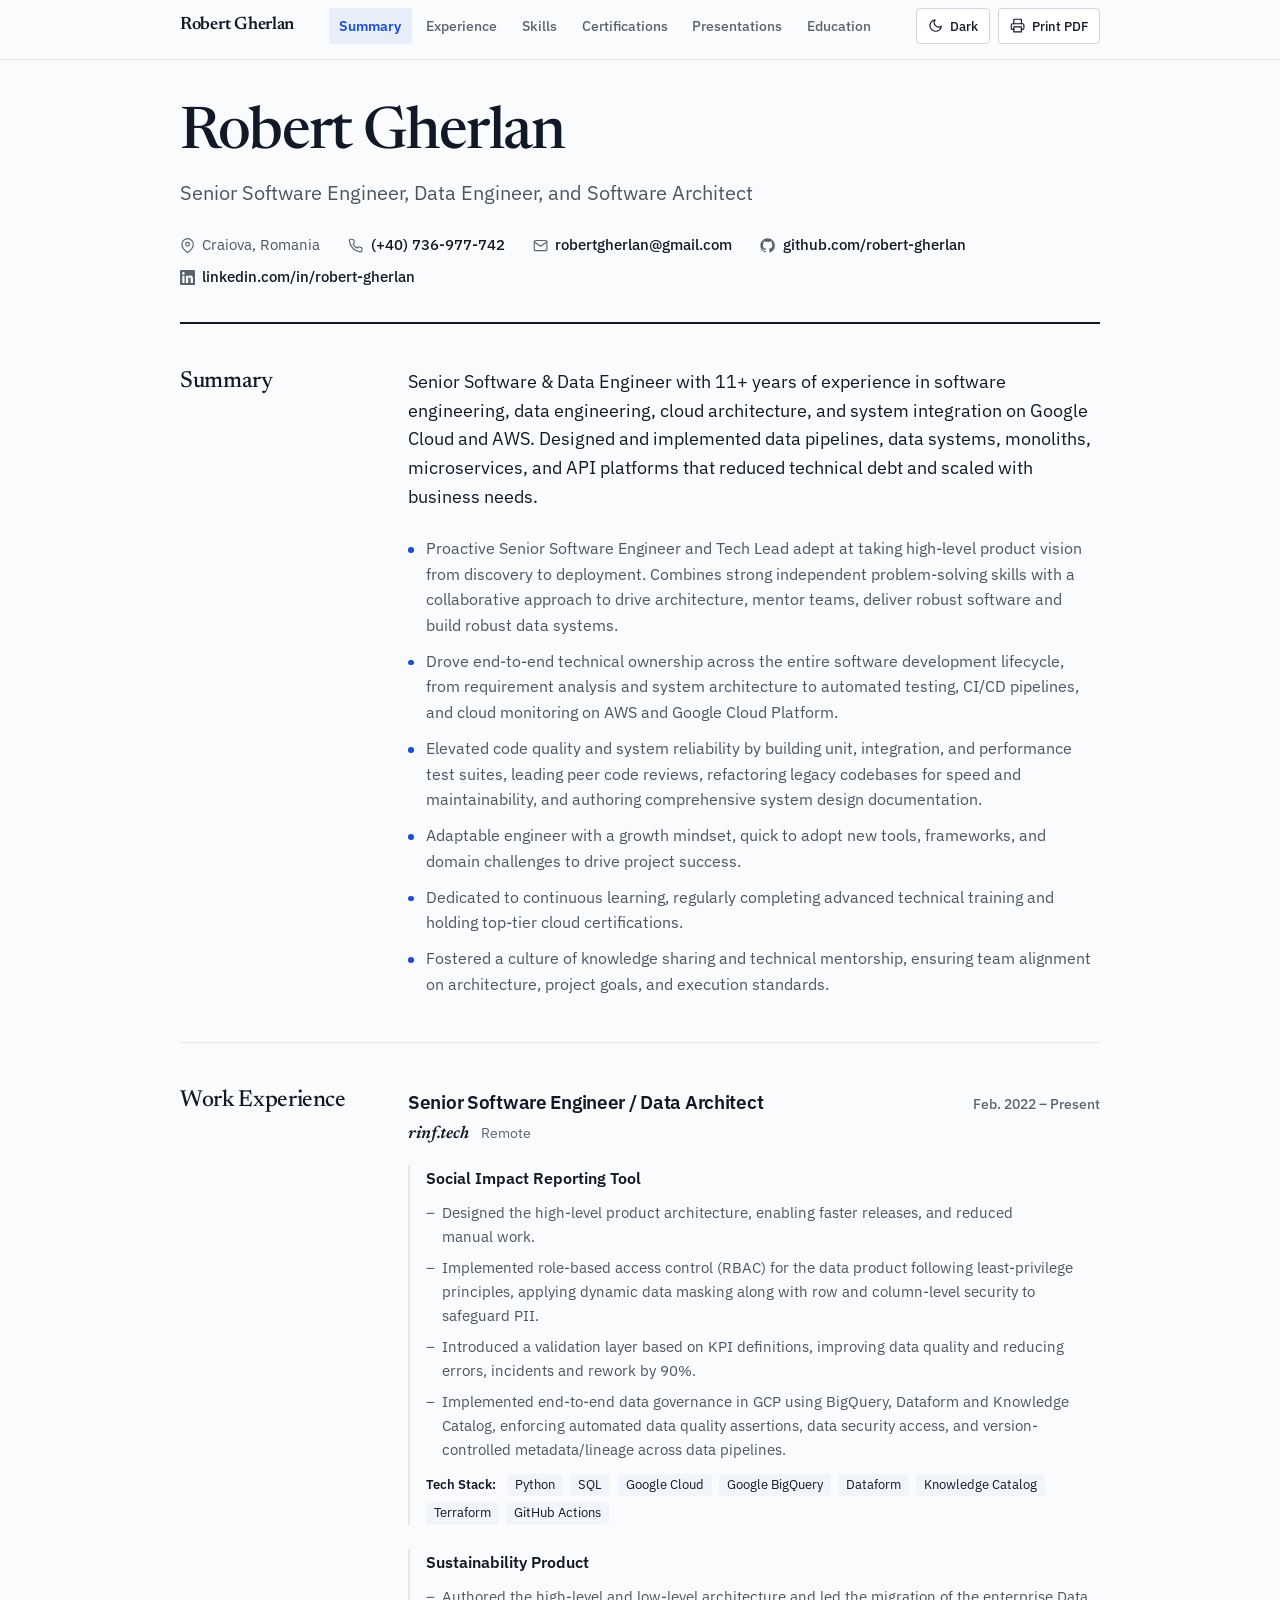
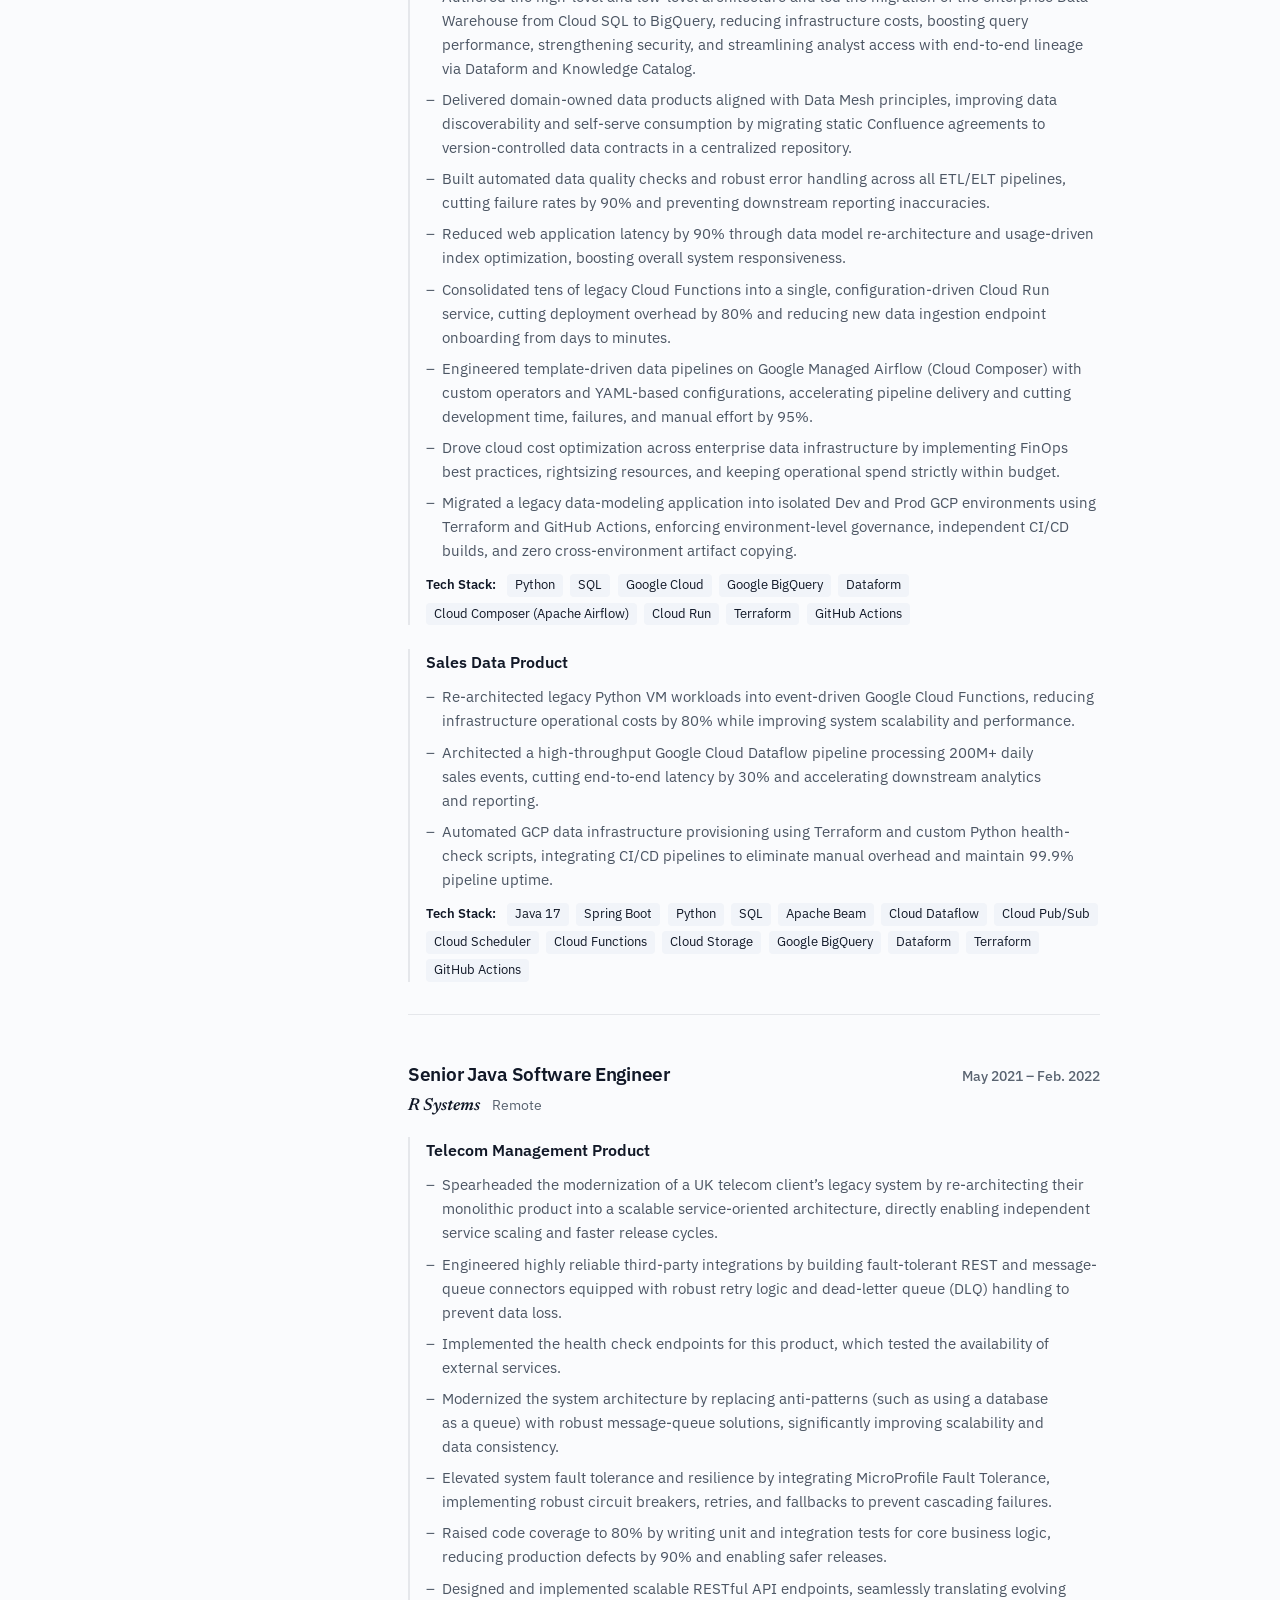
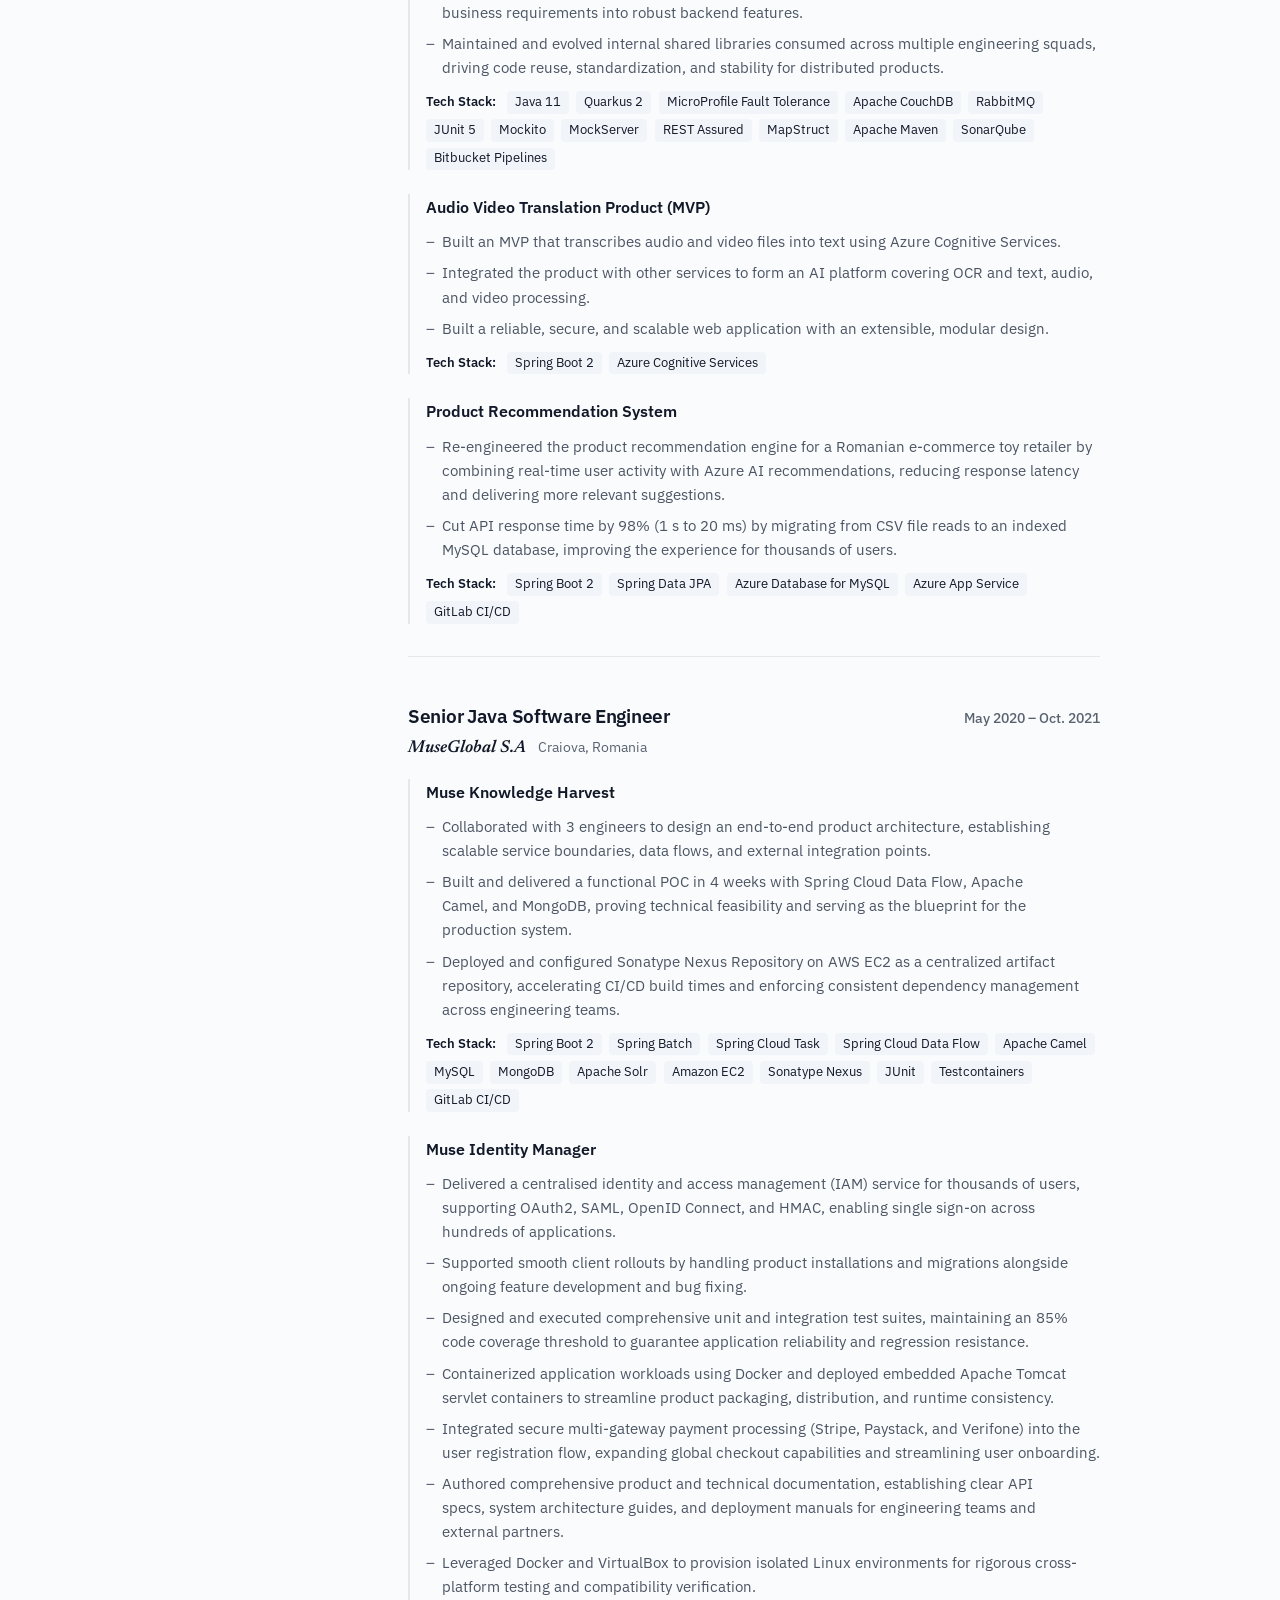
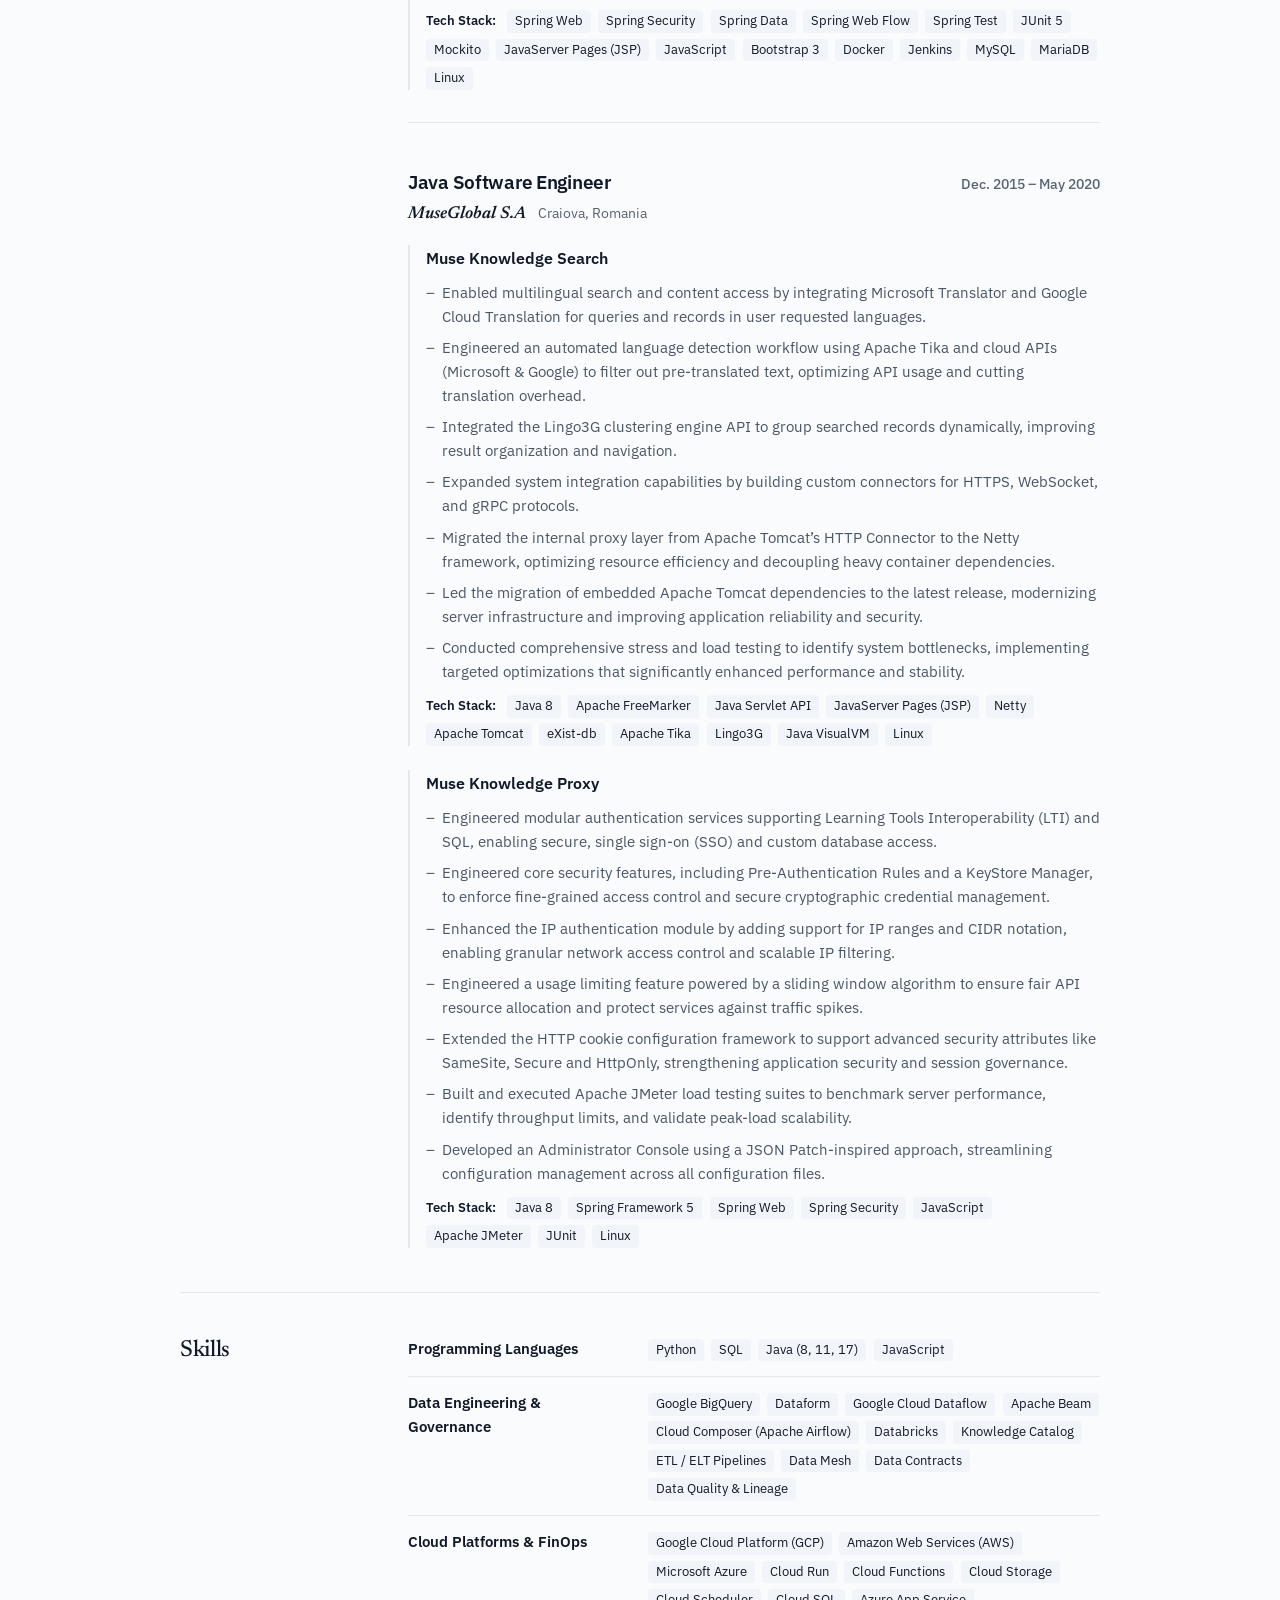
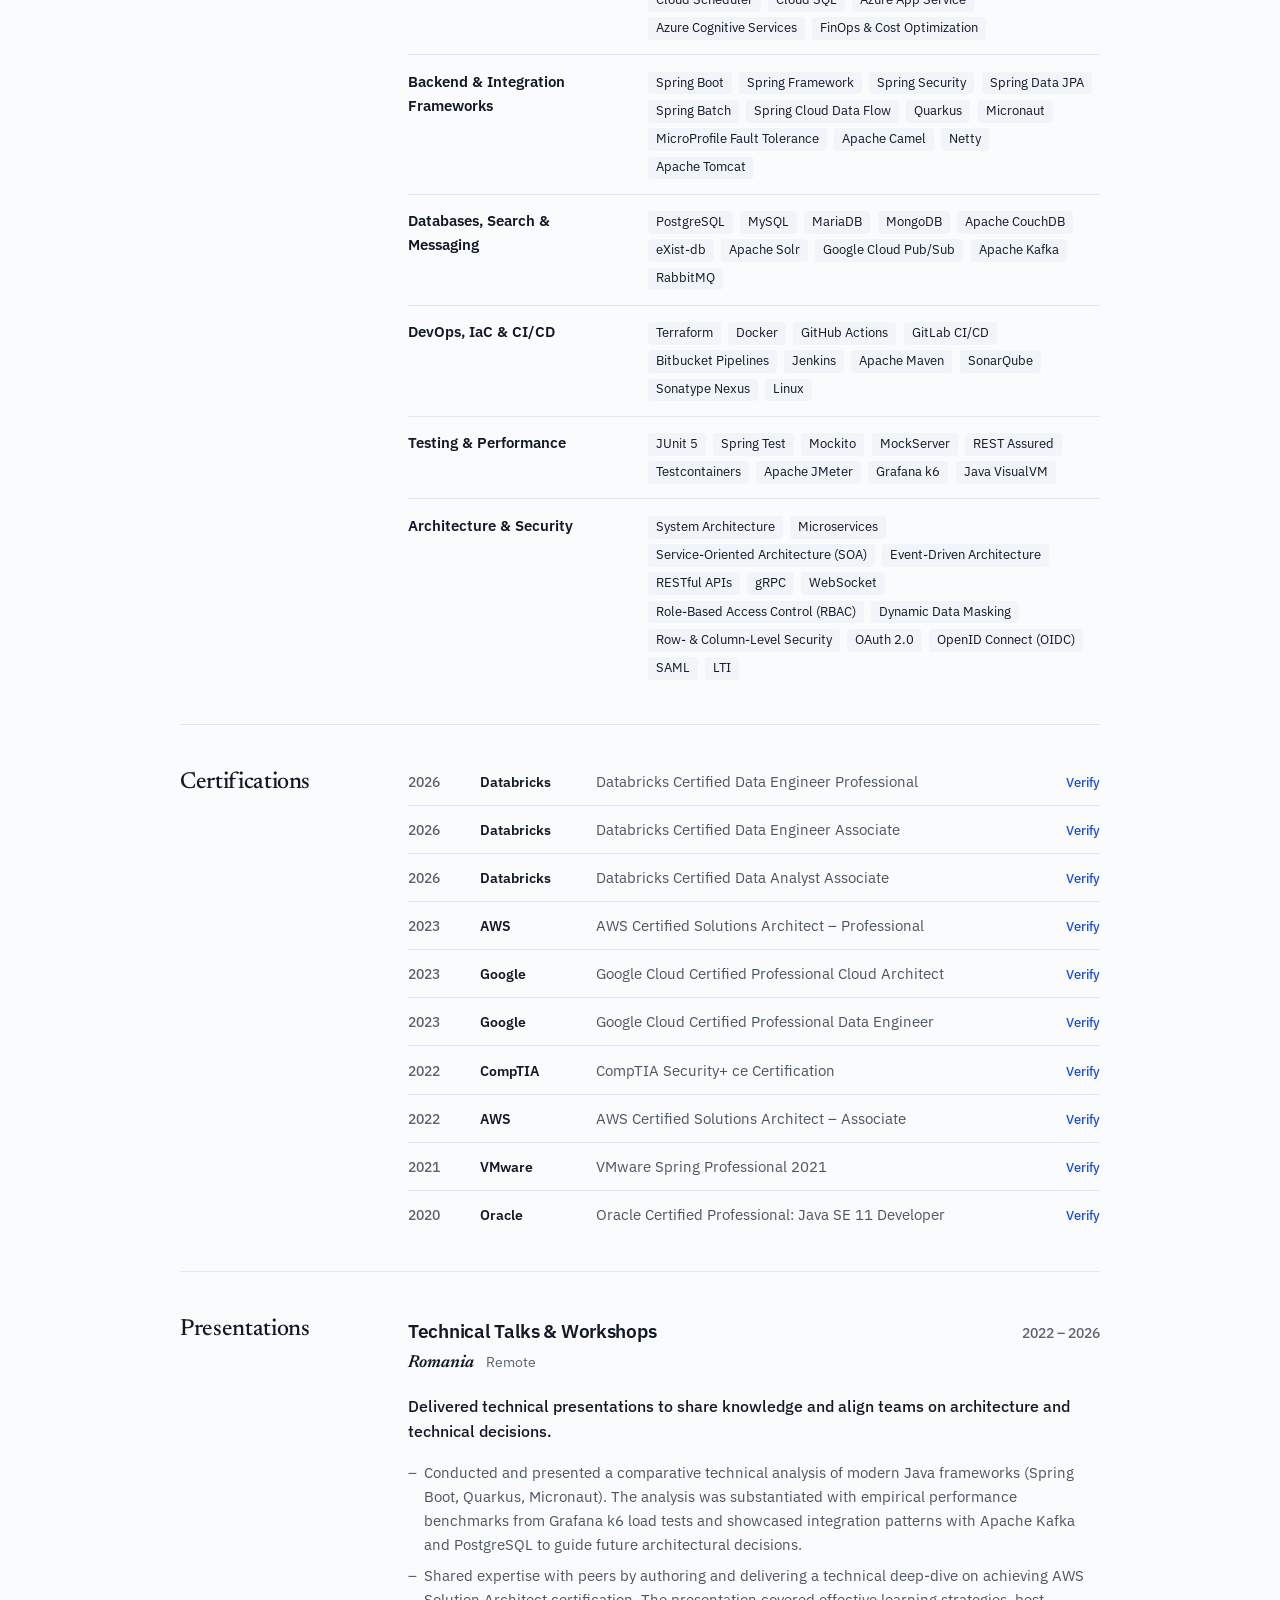
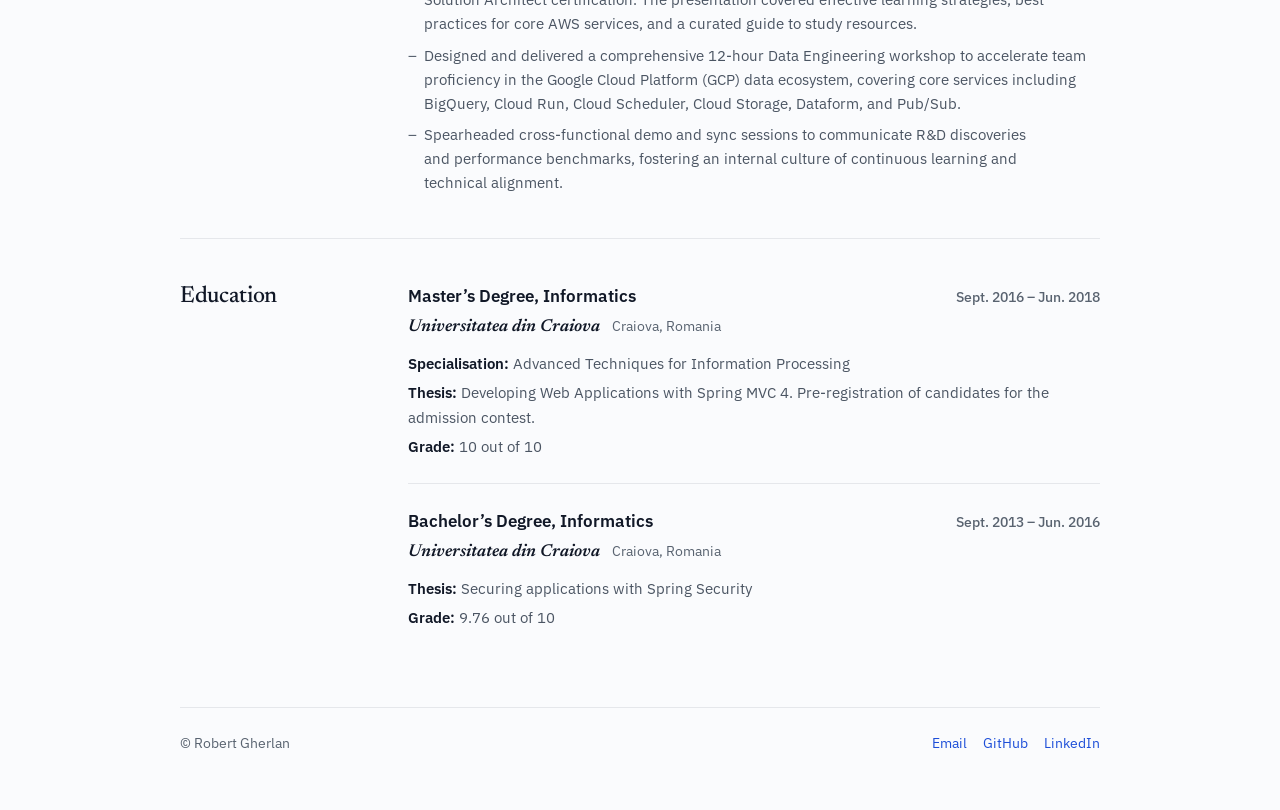
==== commit 3ac6255c: "Reorganized the skills and used better names." ====
--- a/index.html
+++ b/index.html
@@ -233,8 +233,10 @@
                                         <span class="tech-line-label">Tech Stack:</span>
                                         <span class="tech-tag">Python</span>
                                         <span class="tech-tag">SQL</span>
-                                        <span class="tech-tag">BigQuery</span>
-                                        <span class="tech-tag">GCP</span>
+                                        <span class="tech-tag">Google Cloud</span>
+                                        <span class="tech-tag">Google BigQuery</span>
+                                        <span class="tech-tag">Dataform</span>
+                                        <span class="tech-tag">Knowledge Catalog</span>
                                         <span class="tech-tag">Terraform</span>
                                         <span class="tech-tag">GitHub Actions</span>
                                     </div>
@@ -286,11 +288,13 @@
                                         <span class="tech-line-label">Tech Stack:</span>
                                         <span class="tech-tag">Python</span>
                                         <span class="tech-tag">SQL</span>
-                                        <span class="tech-tag">BigQuery</span>
+                                        <span class="tech-tag">Google Cloud</span>
+                                        <span class="tech-tag">Google BigQuery</span>
                                         <span class="tech-tag">Dataform</span>
+                                        <span class="tech-tag">Cloud Composer (Apache Airflow)</span>
+                                        <span class="tech-tag">Cloud Run</span>
                                         <span class="tech-tag">Terraform</span>
                                         <span class="tech-tag">GitHub Actions</span>
-                                        <span class="tech-tag">GCP</span>
                                     </div>
                                 </div>
 
@@ -317,12 +321,12 @@
                                         <span class="tech-tag">Python</span>
                                         <span class="tech-tag">SQL</span>
                                         <span class="tech-tag">Apache Beam</span>
-                                        <span class="tech-tag">Dataflow</span>
-                                        <span class="tech-tag">Pub/Sub</span>
+                                        <span class="tech-tag">Cloud Dataflow</span>
+                                        <span class="tech-tag">Cloud Pub/Sub</span>
                                         <span class="tech-tag">Cloud Scheduler</span>
                                         <span class="tech-tag">Cloud Functions</span>
                                         <span class="tech-tag">Cloud Storage</span>
-                                        <span class="tech-tag">BigQuery</span>
+                                        <span class="tech-tag">Google BigQuery</span>
                                         <span class="tech-tag">Dataform</span>
                                         <span class="tech-tag">Terraform</span>
                                         <span class="tech-tag">GitHub Actions</span>
@@ -383,14 +387,15 @@
                                         <span class="tech-line-label">Tech Stack:</span>
                                         <span class="tech-tag">Java&nbsp;11</span>
                                         <span class="tech-tag">Quarkus&nbsp;2</span>
-                                        <span class="tech-tag">CouchDB</span>
+                                        <span class="tech-tag">MicroProfile Fault Tolerance</span>
+                                        <span class="tech-tag">Apache CouchDB</span>
                                         <span class="tech-tag">RabbitMQ</span>
                                         <span class="tech-tag">JUnit&nbsp;5</span>
                                         <span class="tech-tag">Mockito</span>
                                         <span class="tech-tag">MockServer</span>
                                         <span class="tech-tag">REST Assured</span>
                                         <span class="tech-tag">MapStruct</span>
-                                        <span class="tech-tag">Maven</span>
+                                        <span class="tech-tag">Apache Maven</span>
                                         <span class="tech-tag">SonarQube</span>
                                         <span class="tech-tag">Bitbucket Pipelines</span>
                                     </div>
@@ -478,9 +483,11 @@
                                         <span class="tech-tag">MySQL</span>
                                         <span class="tech-tag">MongoDB</span>
                                         <span class="tech-tag">Apache Solr</span>
+                                        <span class="tech-tag">Amazon EC2</span>
+                                        <span class="tech-tag">Sonatype Nexus</span>
                                         <span class="tech-tag">JUnit</span>
-                                        <span class="tech-tag">TestContainers</span>
-                                        <span class="tech-tag">GitLab</span>
+                                        <span class="tech-tag">Testcontainers</span>
+                                        <span class="tech-tag">GitLab CI/CD</span>
                                     </div>
                                 </div>
 
@@ -525,12 +532,13 @@
                                         <span class="tech-tag">Spring Test</span>
                                         <span class="tech-tag">JUnit&nbsp;5</span>
                                         <span class="tech-tag">Mockito</span>
-                                        <span class="tech-tag">Java Server Pages (JSP)</span>
+                                        <span class="tech-tag">JavaServer Pages (JSP)</span>
                                         <span class="tech-tag">JavaScript</span>
                                         <span class="tech-tag">Bootstrap&nbsp;3</span>
                                         <span class="tech-tag">Docker</span>
                                         <span class="tech-tag">Jenkins</span>
-                                        <span class="tech-tag">MySQL/MariaDB</span>
+                                        <span class="tech-tag">MySQL</span>
+                                        <span class="tech-tag">MariaDB</span>
                                         <span class="tech-tag">Linux</span>
                                     </div>
                                 </div>
@@ -586,11 +594,12 @@
                                     <div class="tech-line">
                                         <span class="tech-line-label">Tech Stack:</span>
                                         <span class="tech-tag">Java&nbsp;8</span>
-                                        <span class="tech-tag">FreeMarker</span>
-                                        <span class="tech-tag">Java Servlets</span>
-                                        <span class="tech-tag">JSP</span>
+                                        <span class="tech-tag">Apache FreeMarker</span>
+                                        <span class="tech-tag">Java Servlet API</span>
+                                        <span class="tech-tag">JavaServer Pages (JSP)</span>
+                                        <span class="tech-tag">Netty</span>
                                         <span class="tech-tag">Apache Tomcat</span>
-                                        <span class="tech-tag">eXist-DB</span>
+                                        <span class="tech-tag">eXist-db</span>
                                         <span class="tech-tag">Apache Tika</span>
                                         <span class="tech-tag">Lingo3G</span>
                                         <span class="tech-tag">Java VisualVM</span>
@@ -637,7 +646,7 @@
                                         <span class="tech-tag">Spring Web</span>
                                         <span class="tech-tag">Spring Security</span>
                                         <span class="tech-tag">JavaScript</span>
-                                        <span class="tech-tag">JMeter</span>
+                                        <span class="tech-tag">Apache JMeter</span>
                                         <span class="tech-tag">JUnit</span>
                                         <span class="tech-tag">Linux</span>
                                     </div>
@@ -657,17 +666,28 @@
                 <div class="section-content-col">
                     <dl class="skills-list">
                         <div class="skill-row">
+                            <dt class="skill-term">Programming Languages</dt>
+                            <dd class="skill-values">
+                                <span class="tech-tag">Python</span>
+                                <span class="tech-tag">SQL</span>
+                                <span class="tech-tag">Java (8, 11, 17)</span>
+                                <span class="tech-tag">JavaScript</span>
+                            </dd>
+                        </div>
+
+                        <div class="skill-row">
                             <dt class="skill-term">Data Engineering &amp; Governance</dt>
                             <dd class="skill-values">
-                                <span class="tech-tag">BigQuery</span>
+                                <span class="tech-tag">Google BigQuery</span>
                                 <span class="tech-tag">Dataform</span>
-                                <span class="tech-tag">Knowledge Catalog</span>
                                 <span class="tech-tag">Google Cloud Dataflow</span>
                                 <span class="tech-tag">Apache Beam</span>
-                                <span class="tech-tag">Cloud Composer (Managed Airflow)</span>
+                                <span class="tech-tag">Cloud Composer (Apache Airflow)</span>
                                 <span class="tech-tag">Databricks</span>
+                                <span class="tech-tag">Knowledge Catalog</span>
                                 <span class="tech-tag">ETL / ELT Pipelines</span>
-                                <span class="tech-tag">Data Mesh &amp; Contracts</span>
+                                <span class="tech-tag">Data Mesh</span>
+                                <span class="tech-tag">Data Contracts</span>
                                 <span class="tech-tag">Data Quality &amp; Lineage</span>
                             </dd>
                         </div>
@@ -676,27 +696,24 @@
                             <dt class="skill-term">Cloud Platforms &amp; FinOps</dt>
                             <dd class="skill-values">
                                 <span class="tech-tag">Google Cloud Platform (GCP)</span>
+                                <span class="tech-tag">Amazon Web Services (AWS)</span>
+                                <span class="tech-tag">Microsoft Azure</span>
                                 <span class="tech-tag">Cloud Run</span>
                                 <span class="tech-tag">Cloud Functions</span>
                                 <span class="tech-tag">Cloud Storage</span>
                                 <span class="tech-tag">Cloud Scheduler</span>
                                 <span class="tech-tag">Cloud SQL</span>
-                                <span class="tech-tag">AWS (EC2)</span>
-                                <span class="tech-tag">Azure Cognitive Services &amp; AI</span>
                                 <span class="tech-tag">Azure App Service</span>
+                                <span class="tech-tag">Azure Cognitive Services</span>
                                 <span class="tech-tag">FinOps &amp; Cost Optimization</span>
                             </dd>
                         </div>
 
                         <div class="skill-row">
-                            <dt class="skill-term">Languages &amp; Frameworks</dt>
+                            <dt class="skill-term">Backend &amp; Integration Frameworks</dt>
                             <dd class="skill-values">
-                                <span class="tech-tag">Python</span>
-                                <span class="tech-tag">SQL</span>
-                                <span class="tech-tag">Java (8, 11, 17)</span>
-                                <span class="tech-tag">JavaScript</span>
                                 <span class="tech-tag">Spring Boot</span>
-                                <span class="tech-tag">Spring Framework&nbsp;5</span>
+                                <span class="tech-tag">Spring Framework</span>
                                 <span class="tech-tag">Spring Security</span>
                                 <span class="tech-tag">Spring Data JPA</span>
                                 <span class="tech-tag">Spring Batch</span>
@@ -706,18 +723,19 @@
                                 <span class="tech-tag">MicroProfile Fault Tolerance</span>
                                 <span class="tech-tag">Apache Camel</span>
                                 <span class="tech-tag">Netty</span>
+                                <span class="tech-tag">Apache Tomcat</span>
                             </dd>
                         </div>
 
                         <div class="skill-row">
                             <dt class="skill-term">Databases, Search &amp; Messaging</dt>
                             <dd class="skill-values">
-                                <span class="tech-tag">BigQuery</span>
-                                <span class="tech-tag">MySQL / MariaDB</span>
                                 <span class="tech-tag">PostgreSQL</span>
+                                <span class="tech-tag">MySQL</span>
+                                <span class="tech-tag">MariaDB</span>
                                 <span class="tech-tag">MongoDB</span>
-                                <span class="tech-tag">CouchDB</span>
-                                <span class="tech-tag">eXist-DB</span>
+                                <span class="tech-tag">Apache CouchDB</span>
+                                <span class="tech-tag">eXist-db</span>
                                 <span class="tech-tag">Apache Solr</span>
                                 <span class="tech-tag">Google Cloud Pub/Sub</span>
                                 <span class="tech-tag">Apache Kafka</span>
@@ -726,25 +744,33 @@
                         </div>
 
                         <div class="skill-row">
-                            <dt class="skill-term">DevOps, IaC &amp; Testing</dt>
+                            <dt class="skill-term">DevOps, IaC &amp; CI/CD</dt>
                             <dd class="skill-values">
                                 <span class="tech-tag">Terraform</span>
+                                <span class="tech-tag">Docker</span>
                                 <span class="tech-tag">GitHub Actions</span>
                                 <span class="tech-tag">GitLab CI/CD</span>
                                 <span class="tech-tag">Bitbucket Pipelines</span>
                                 <span class="tech-tag">Jenkins</span>
-                                <span class="tech-tag">Docker</span>
-                                <span class="tech-tag">Maven</span>
+                                <span class="tech-tag">Apache Maven</span>
                                 <span class="tech-tag">SonarQube</span>
                                 <span class="tech-tag">Sonatype Nexus</span>
+                                <span class="tech-tag">Linux</span>
+                            </dd>
+                        </div>
+
+                        <div class="skill-row">
+                            <dt class="skill-term">Testing &amp; Performance</dt>
+                            <dd class="skill-values">
                                 <span class="tech-tag">JUnit&nbsp;5</span>
+                                <span class="tech-tag">Spring Test</span>
                                 <span class="tech-tag">Mockito</span>
                                 <span class="tech-tag">MockServer</span>
                                 <span class="tech-tag">REST Assured</span>
-                                <span class="tech-tag">TestContainers</span>
+                                <span class="tech-tag">Testcontainers</span>
                                 <span class="tech-tag">Apache JMeter</span>
                                 <span class="tech-tag">Grafana k6</span>
-                                <span class="tech-tag">Linux</span>
+                                <span class="tech-tag">Java VisualVM</span>
                             </dd>
                         </div>
 
@@ -752,13 +778,19 @@
                             <dt class="skill-term">Architecture &amp; Security</dt>
                             <dd class="skill-values">
                                 <span class="tech-tag">System Architecture</span>
-                                <span class="tech-tag">Microservices &amp; SOA</span>
+                                <span class="tech-tag">Microservices</span>
+                                <span class="tech-tag">Service-Oriented Architecture (SOA)</span>
                                 <span class="tech-tag">Event-Driven Architecture</span>
                                 <span class="tech-tag">RESTful APIs</span>
-                                <span class="tech-tag">gRPC &amp; WebSocket</span>
-                                <span class="tech-tag">RBAC &amp; Dynamic Data Masking</span>
-                                <span class="tech-tag">Row &amp; Column-Level Security</span>
-                                <span class="tech-tag">OAuth2 / SAML / OIDC / LTI</span>
+                                <span class="tech-tag">gRPC</span>
+                                <span class="tech-tag">WebSocket</span>
+                                <span class="tech-tag">Role-Based Access Control (RBAC)</span>
+                                <span class="tech-tag">Dynamic Data Masking</span>
+                                <span class="tech-tag">Row- &amp; Column-Level Security</span>
+                                <span class="tech-tag">OAuth 2.0</span>
+                                <span class="tech-tag">OpenID Connect (OIDC)</span>
+                                <span class="tech-tag">SAML</span>
+                                <span class="tech-tag">LTI</span>
                             </dd>
                         </div>
                     </dl>
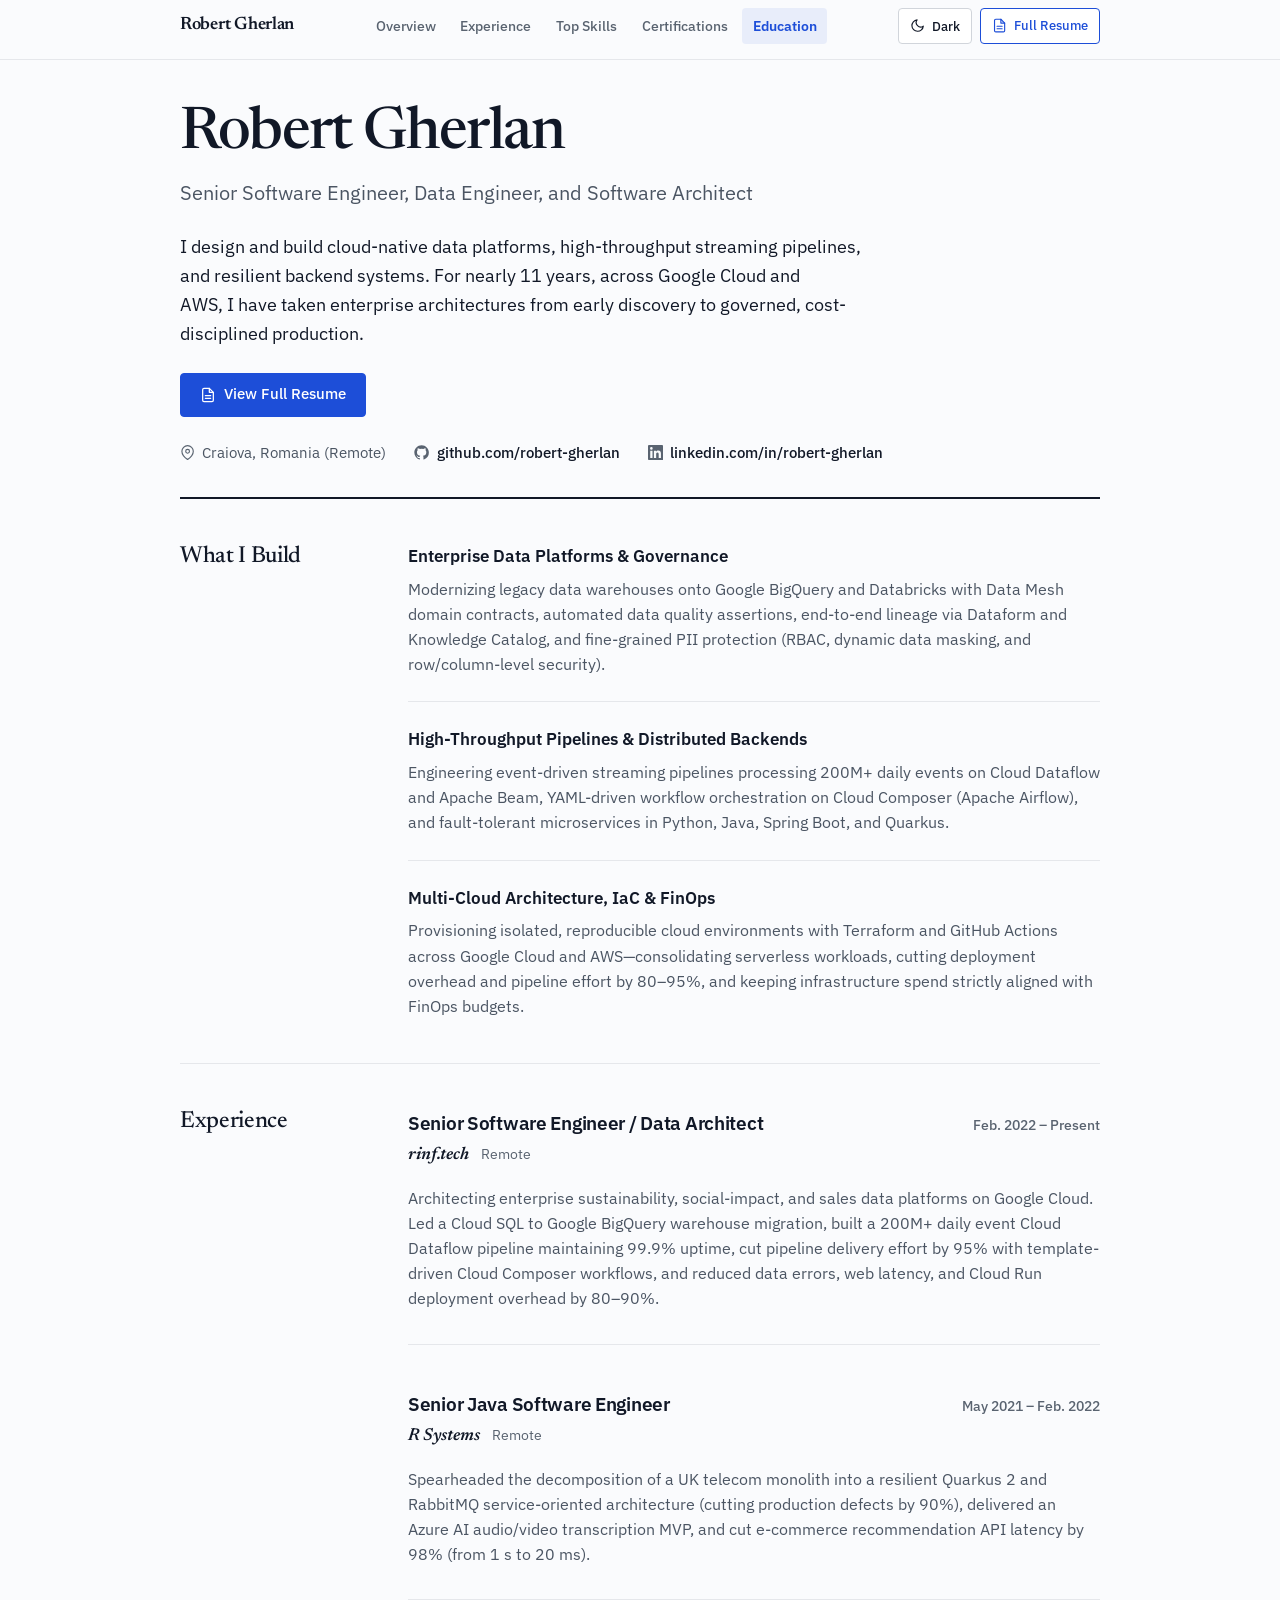
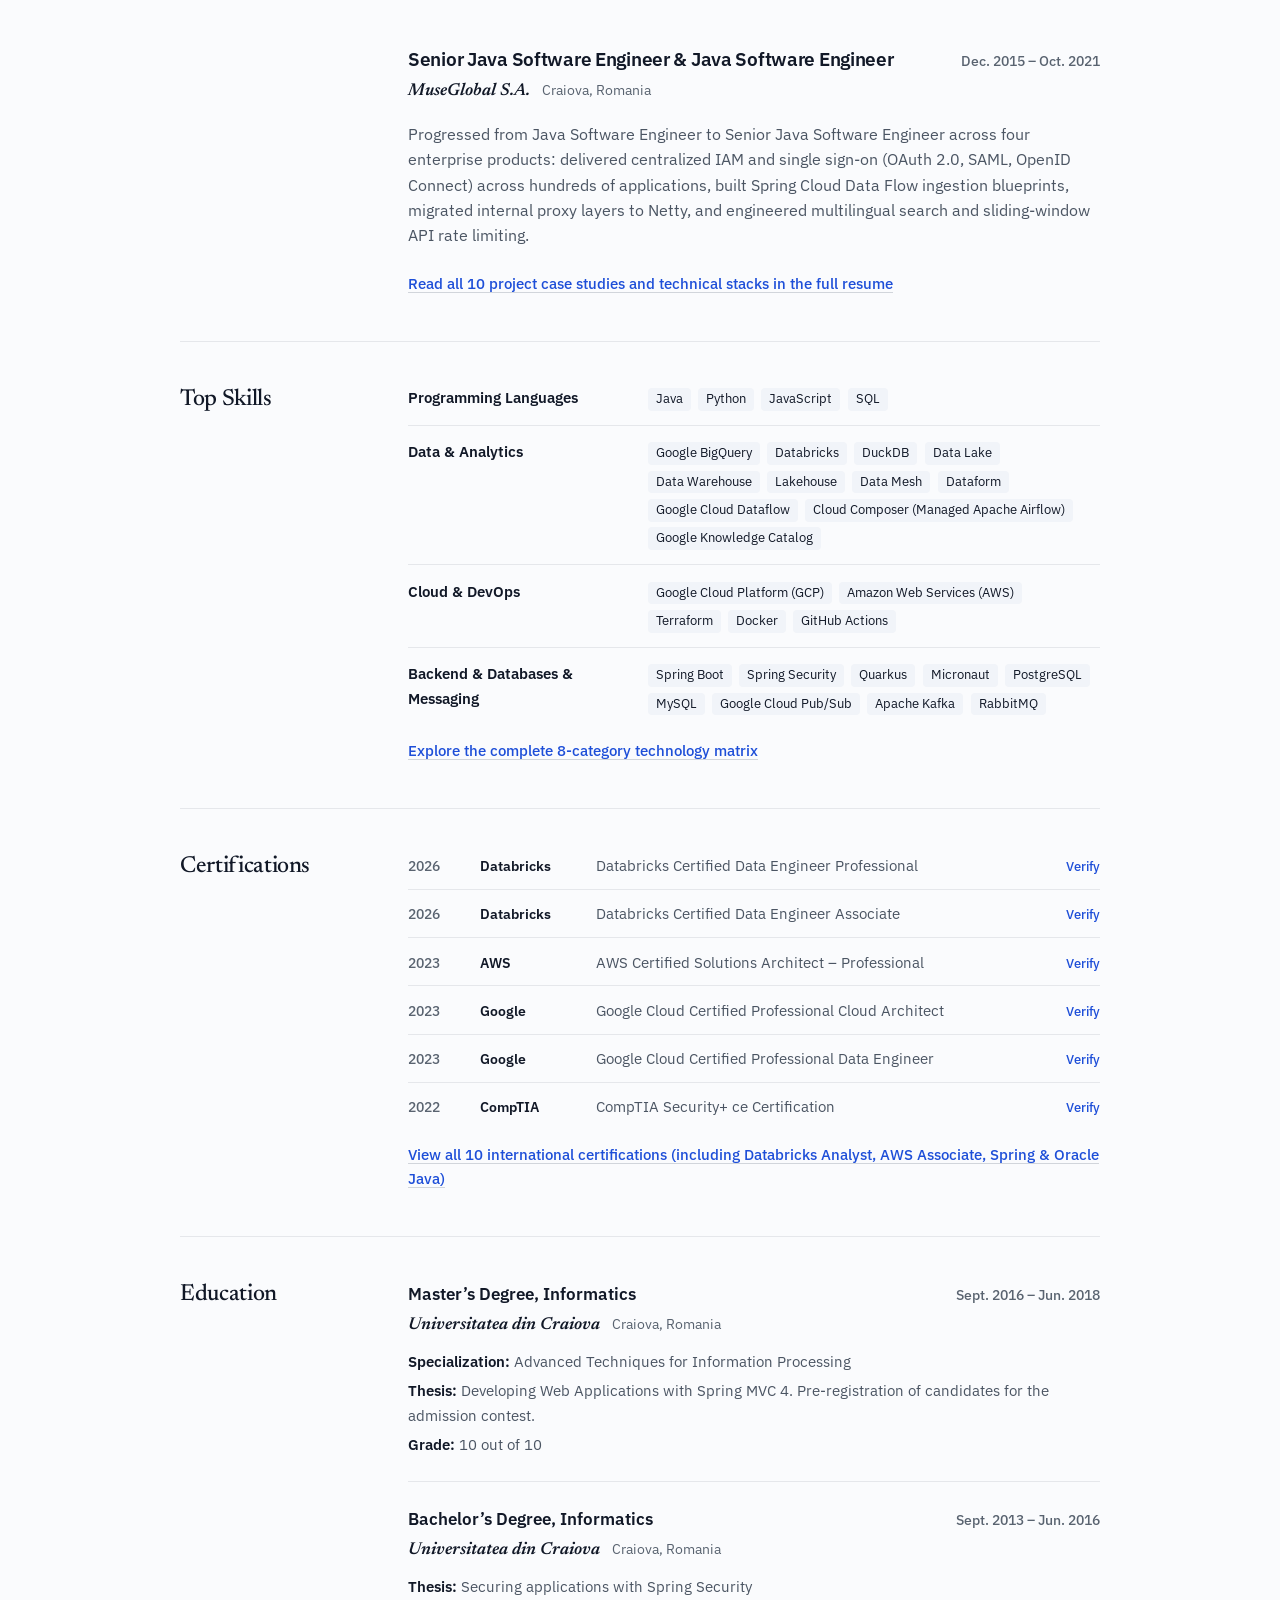
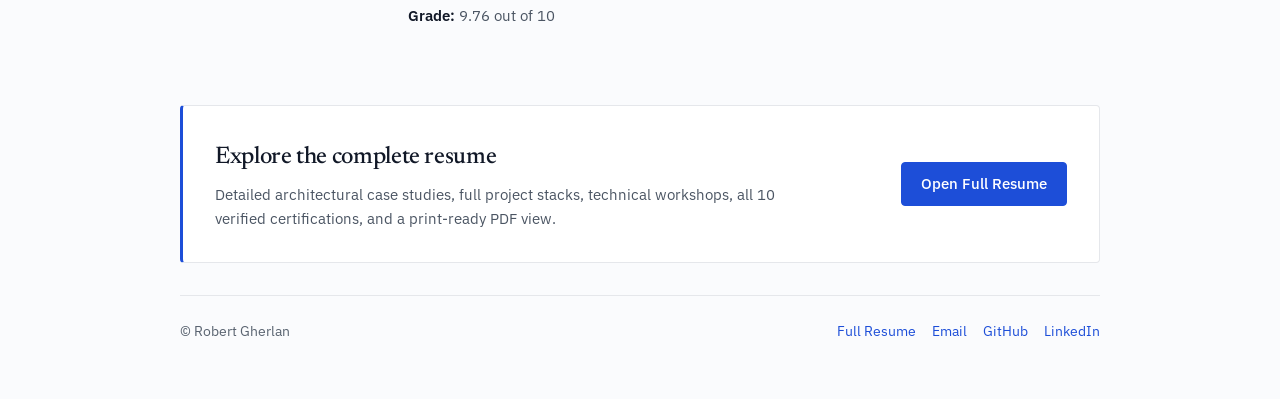
==== commit ba047307: "Improvements on the resume and added a main page." ====
--- a/index.html
+++ b/index.html
@@ -5,17 +5,17 @@
         <meta name="viewport" content="width=device-width, initial-scale=1, viewport-fit=cover" />
         <meta
             name="description"
-            content="Robert Gherlan - Senior Software Engineer, Data Engineer, and Software Architect with 11+ years of experience on Google Cloud Platform and AWS."
+            content="Robert Gherlan - Senior Software Engineer, Data Engineer, and Software Architect with nearly 11 years of experience on Google Cloud Platform and AWS."
         />
         <meta name="author" content="Robert Gherlan" />
         <meta name="color-scheme" content="light dark" />
         <meta property="og:title" content="Robert Gherlan - Senior Software Engineer, Data Engineer, Software Architect" />
         <meta
             property="og:description"
-            content="11+ years of experience designing and building cloud-native data platforms, distributed systems, and scalable API architectures on GCP and AWS."
+            content="Nearly 11 years of experience designing and scaling cloud-native data platforms, event-driven pipelines, and resilient distributed architectures on Google Cloud and AWS."
         />
         <meta property="og:type" content="website" />
-        <title>Robert Gherlan - Resume</title>
+        <title>Robert Gherlan - Senior Software Engineer, Data Engineer &amp; Architect</title>
         <link rel="icon" type="image/x-icon" href="assets/img/favicon.ico" />
 
         <!-- Typography: Newsreader (Editorial Display) + IBM Plex Sans (Technical Body) -->
@@ -51,12 +51,11 @@
             <div class="site-header-inner">
                 <a class="site-brand" href="#top">Robert Gherlan</a>
 
-                <nav class="site-nav" aria-label="Resume sections">
-                    <a class="site-nav-link" href="#about" aria-current="true">Summary</a>
+                <nav class="site-nav" aria-label="Primary navigation">
+                    <a class="site-nav-link" href="#overview" aria-current="true">Overview</a>
                     <a class="site-nav-link" href="#experience">Experience</a>
-                    <a class="site-nav-link" href="#skills">Skills</a>
+                    <a class="site-nav-link" href="#expertise">Top Skills</a>
                     <a class="site-nav-link" href="#certifications">Certifications</a>
-                    <a class="site-nav-link" href="#presentations">Presentations</a>
                     <a class="site-nav-link" href="#education">Education</a>
                 </nav>
 
@@ -85,28 +84,41 @@
                         <span class="control-label">Dark</span>
                     </button>
 
-                    <button
-                        type="button"
-                        class="control-btn"
-                        id="print-resume"
-                        aria-label="Print or save resume as PDF"
-                    >
+                    <a class="control-btn header-cta" href="resume.html" aria-label="Open full resume">
                         <svg viewBox="0 0 24 24" fill="none" stroke="currentColor" stroke-width="1.8" stroke-linecap="round" stroke-linejoin="round" aria-hidden="true">
-                            <polyline points="6 9 6 2 18 2 18 9"></polyline>
-                            <path d="M6 18H4a2 2 0 0 1-2-2v-5a2 2 0 0 1 2-2h16a2 2 0 0 1 2 2v5a2 2 0 0 1-2 2h-2"></path>
-                            <rect x="6" y="14" width="12" height="8"></rect>
-                        </svg>
-                        <span class="control-label">Print PDF</span>
-                    </button>
+                            <path d="M14 2H6a2 2 0 0 0-2 2v16a2 2 0 0 0 2 2h12a2 2 0 0 0 2-2V8z"></path>
+                            <polyline points="14 2 14 8 20 8"></polyline>
+                            <line x1="16" y1="13" x2="8" y2="13"></line>
+                            <line x1="16" y1="17" x2="8" y2="17"></line>
+                        </svg>
+                        <span class="control-label">Full Resume</span>
+                    </a>
                 </div>
             </div>
         </header>
 
         <main class="resume-document" id="main-content">
-            <!-- Masthead -->
+            <!-- Presentation Masthead -->
             <header class="masthead">
                 <h1 class="masthead-name">Robert Gherlan</h1>
                 <p class="masthead-role">Senior Software Engineer, Data Engineer, and Software Architect</p>
+                <p class="masthead-pitch">
+                    I design and build cloud-native data platforms, high-throughput streaming pipelines, and resilient backend
+                    systems. For nearly 11&nbsp;years, across Google Cloud and AWS, I have taken enterprise architectures from early
+                    discovery to governed, cost-disciplined production.
+                </p>
+
+                <div class="cta-group">
+                    <a class="primary-btn" href="resume.html">
+                        <svg viewBox="0 0 24 24" fill="none" stroke="currentColor" stroke-width="1.9" stroke-linecap="round" stroke-linejoin="round" aria-hidden="true">
+                            <path d="M14 2H6a2 2 0 0 0-2 2v16a2 2 0 0 0 2 2h12a2 2 0 0 0 2-2V8z"></path>
+                            <polyline points="14 2 14 8 20 8"></polyline>
+                            <line x1="16" y1="13" x2="8" y2="13"></line>
+                            <line x1="16" y1="17" x2="8" y2="17"></line>
+                        </svg>
+                        View Full Resume
+                    </a>
+                </div>
 
                 <ul class="contact-list" aria-label="Contact information">
                     <li class="contact-item">
@@ -114,20 +126,7 @@
                             <path d="M21 10c0 7-9 13-9 13s-9-6-9-13a9 9 0 0 1 18 0z"></path>
                             <circle cx="12" cy="10" r="3"></circle>
                         </svg>
-                        <span>Craiova, Romania</span>
-                    </li>
-                    <li class="contact-item tabular">
-                        <svg viewBox="0 0 24 24" fill="none" stroke="currentColor" stroke-width="1.8" stroke-linecap="round" stroke-linejoin="round" aria-hidden="true">
-                            <path d="M22 16.92v3a2 2 0 0 1-2.18 2 19.79 19.79 0 0 1-8.63-3.07 19.5 19.5 0 0 1-6-6 19.79 19.79 0 0 1-3.07-8.67A2 2 0 0 1 4.11 2h3a2 2 0 0 1 2 1.72 12.84 12.84 0 0 0 .7 2.81 2 2 0 0 1-.45 2.11L8.09 9.91a16 16 0 0 0 6 6l1.27-1.27a2 2 0 0 1 2.11-.45 12.84 12.84 0 0 0 2.81.7A2 2 0 0 1 22 16.92z"></path>
-                        </svg>
-                        <a href="tel:+40736977742">(+40) 736-977-742</a>
-                    </li>
-                    <li class="contact-item">
-                        <svg viewBox="0 0 24 24" fill="none" stroke="currentColor" stroke-width="1.8" stroke-linecap="round" stroke-linejoin="round" aria-hidden="true">
-                            <path d="M4 4h16c1.1 0 2 .9 2 2v12c0 1.1-.9 2-2 2H4c-1.1 0-2-.9-2-2V6c0-1.1.9-2 2-2z"></path>
-                            <polyline points="22,6 12,13 2,6"></polyline>
-                        </svg>
-                        <a href="mailto:robertgherlan@gmail.com">robertgherlan@gmail.com</a>
+                        <span>Craiova, Romania (Remote)</span>
                     </li>
                     <li class="contact-item">
                         <svg viewBox="0 0 24 24" fill="currentColor" aria-hidden="true">
@@ -144,60 +143,52 @@
                 </ul>
             </header>
 
-            <!-- Summary -->
-            <section class="resume-section" id="about" aria-labelledby="heading-about">
+            <!-- What I Build / Architectural Focus -->
+            <section class="resume-section" id="overview" aria-labelledby="heading-overview">
                 <div class="section-heading-col">
-                    <h2 class="section-heading" id="heading-about">Summary</h2>
+                    <h2 class="section-heading" id="heading-overview">What I Build</h2>
                 </div>
 
                 <div class="section-content-col">
-                    <p class="summary-lead">
-                        Senior Software &amp; Data Engineer with 11+&nbsp;years of experience in software engineering, data engineering,
-                        cloud architecture, and system integration on Google Cloud and AWS. Designed and implemented data pipelines,
-                        data systems, monoliths, microservices, and API platforms that reduced technical debt and scaled with business needs.
-                    </p>
-
-                    <ul class="editorial-list">
-                        <li>
-                            Proactive Senior Software Engineer and Tech Lead adept at taking high-level product vision from discovery
-                            to deployment. Combines strong independent problem-solving skills with a collaborative approach to drive
-                            architecture, mentor teams, deliver robust software and build robust data systems.
-                        </li>
-                        <li>
-                            Drove end-to-end technical ownership across the entire software development lifecycle, from requirement
-                            analysis and system architecture to automated testing, CI/CD pipelines, and cloud monitoring on AWS and
-                            Google Cloud Platform.
-                        </li>
-                        <li>
-                            Elevated code quality and system reliability by building unit, integration, and performance test suites,
-                            leading peer code reviews, refactoring legacy codebases for speed and maintainability, and authoring
-                            comprehensive system design documentation.
-                        </li>
-                        <li>
-                            Adaptable engineer with a growth mindset, quick to adopt new tools, frameworks, and domain challenges to
-                            drive project success.
-                        </li>
-                        <li>
-                            Dedicated to continuous learning, regularly completing advanced technical training and holding top-tier
-                            cloud certifications.
-                        </li>
-                        <li>
-                            Fostered a culture of knowledge sharing and technical mentorship, ensuring team alignment on architecture,
-                            project goals, and execution standards.
-                        </li>
-                    </ul>
+                    <div class="focus-list">
+                        <div class="focus-item">
+                            <h3 class="focus-title">Enterprise Data Platforms &amp; Governance</h3>
+                            <p class="focus-copy">
+                                Modernizing legacy data warehouses onto Google BigQuery and Databricks with Data Mesh domain contracts,
+                                automated data quality assertions, end-to-end lineage via Dataform and Knowledge Catalog, and fine-grained
+                                PII protection (RBAC, dynamic data masking, and row/column-level security).
+                            </p>
+                        </div>
+
+                        <div class="focus-item">
+                            <h3 class="focus-title">High-Throughput Pipelines &amp; Distributed Backends</h3>
+                            <p class="focus-copy">
+                                Engineering event-driven streaming pipelines processing 200M+&nbsp;daily events on Cloud Dataflow and
+                                Apache Beam, YAML-driven workflow orchestration on Cloud Composer (Apache Airflow), and fault-tolerant
+                                microservices in Python, Java, Spring Boot, and Quarkus.
+                            </p>
+                        </div>
+
+                        <div class="focus-item">
+                            <h3 class="focus-title">Multi-Cloud Architecture, IaC &amp; FinOps</h3>
+                            <p class="focus-copy">
+                                Provisioning isolated, reproducible cloud environments with Terraform and GitHub Actions across Google
+                                Cloud and AWS&mdash;consolidating serverless workloads, cutting deployment overhead and pipeline effort
+                                by 80&ndash;95%, and keeping infrastructure spend strictly aligned with FinOps budgets.
+                            </p>
+                        </div>
+                    </div>
                 </div>
             </section>
 
-            <!-- Work Experience -->
+            <!-- Experience Snapshot -->
             <section class="resume-section" id="experience" aria-labelledby="heading-experience">
                 <div class="section-heading-col">
-                    <h2 class="section-heading" id="heading-experience">Work Experience</h2>
+                    <h2 class="section-heading" id="heading-experience">Experience</h2>
                 </div>
 
                 <div class="section-content-col">
                     <div class="experience-list">
-                        <!-- rinf.tech -->
                         <article class="role-entry">
                             <div class="role-header">
                                 <div>
@@ -209,133 +200,14 @@
                                 </div>
                                 <div class="role-dates">Feb. 2022 &ndash; Present</div>
                             </div>
-
-                            <div class="project-group">
-                                <div class="project-item">
-                                    <h4 class="project-title">Social Impact Reporting Tool</h4>
-                                    <ul class="project-bullets">
-                                        <li>Designed the high-level product architecture, enabling faster releases, and reduced manual work.</li>
-                                        <li>
-                                            Implemented role-based access control (RBAC) for the data product following least-privilege principles,
-                                            applying dynamic data masking along with row and column-level security to safeguard PII.
-                                        </li>
-                                        <li>
-                                            Introduced a validation layer based on KPI definitions, improving data quality and reducing errors,
-                                            incidents and rework by 90%.
-                                        </li>
-                                        <li>
-                                            Implemented end-to-end data governance in GCP using BigQuery, Dataform and Knowledge Catalog,
-                                            enforcing automated data quality assertions, data security access, and version-controlled
-                                            metadata/lineage across data pipelines.
-                                        </li>
-                                    </ul>
-                                    <div class="tech-line">
-                                        <span class="tech-line-label">Tech Stack:</span>
-                                        <span class="tech-tag">Python</span>
-                                        <span class="tech-tag">SQL</span>
-                                        <span class="tech-tag">Google Cloud</span>
-                                        <span class="tech-tag">Google BigQuery</span>
-                                        <span class="tech-tag">Dataform</span>
-                                        <span class="tech-tag">Knowledge Catalog</span>
-                                        <span class="tech-tag">Terraform</span>
-                                        <span class="tech-tag">GitHub Actions</span>
-                                    </div>
-                                </div>
-
-                                <div class="project-item">
-                                    <h4 class="project-title">Sustainability Product</h4>
-                                    <ul class="project-bullets">
-                                        <li>
-                                            Authored the high-level and low-level architecture and led the migration of the enterprise Data
-                                            Warehouse from Cloud SQL to BigQuery, reducing infrastructure costs, boosting query performance,
-                                            strengthening security, and streamlining analyst access with end-to-end lineage via Dataform and
-                                            Knowledge Catalog.
-                                        </li>
-                                        <li>
-                                            Delivered domain-owned data products aligned with Data Mesh principles, improving data discoverability
-                                            and self-serve consumption by migrating static Confluence agreements to version-controlled data
-                                            contracts in a centralized repository.
-                                        </li>
-                                        <li>
-                                            Built automated data quality checks and robust error handling across all ETL/ELT pipelines, cutting
-                                            failure rates by 90% and preventing downstream reporting inaccuracies.
-                                        </li>
-                                        <li>
-                                            Reduced web application latency by 90% through data model re-architecture and usage-driven index
-                                            optimization, boosting overall system responsiveness.
-                                        </li>
-                                        <li>
-                                            Consolidated tens of legacy Cloud Functions into a single, configuration-driven Cloud Run service,
-                                            cutting deployment overhead by 80% and reducing new data ingestion endpoint onboarding from days to
-                                            minutes.
-                                        </li>
-                                        <li>
-                                            Engineered template-driven data pipelines on Google Managed Airflow (Cloud Composer) with custom
-                                            operators and YAML-based configurations, accelerating pipeline delivery and cutting development time,
-                                            failures, and manual effort by 95%.
-                                        </li>
-                                        <li>
-                                            Drove cloud cost optimization across enterprise data infrastructure by implementing FinOps best
-                                            practices, rightsizing resources, and keeping operational spend strictly within budget.
-                                        </li>
-                                        <li>
-                                            Migrated a legacy data-modeling application into isolated Dev and Prod GCP environments using
-                                            Terraform and GitHub Actions, enforcing environment-level governance, independent CI/CD builds, and
-                                            zero cross-environment artifact copying.
-                                        </li>
-                                    </ul>
-                                    <div class="tech-line">
-                                        <span class="tech-line-label">Tech Stack:</span>
-                                        <span class="tech-tag">Python</span>
-                                        <span class="tech-tag">SQL</span>
-                                        <span class="tech-tag">Google Cloud</span>
-                                        <span class="tech-tag">Google BigQuery</span>
-                                        <span class="tech-tag">Dataform</span>
-                                        <span class="tech-tag">Cloud Composer (Apache Airflow)</span>
-                                        <span class="tech-tag">Cloud Run</span>
-                                        <span class="tech-tag">Terraform</span>
-                                        <span class="tech-tag">GitHub Actions</span>
-                                    </div>
-                                </div>
-
-                                <div class="project-item">
-                                    <h4 class="project-title">Sales Data Product</h4>
-                                    <ul class="project-bullets">
-                                        <li>
-                                            Re-architected legacy Python VM workloads into event-driven Google Cloud Functions, reducing
-                                            infrastructure operational costs by 80% while improving system scalability and performance.
-                                        </li>
-                                        <li>
-                                            Architected a high-throughput Google Cloud Dataflow pipeline processing 200M+ daily sales events,
-                                            cutting end-to-end latency by 30% and accelerating downstream analytics and reporting.
-                                        </li>
-                                        <li>
-                                            Automated GCP data infrastructure provisioning using Terraform and custom Python health-check scripts,
-                                            integrating CI/CD pipelines to eliminate manual overhead and maintain 99.9% pipeline uptime.
-                                        </li>
-                                    </ul>
-                                    <div class="tech-line">
-                                        <span class="tech-line-label">Tech Stack:</span>
-                                        <span class="tech-tag">Java&nbsp;17</span>
-                                        <span class="tech-tag">Spring Boot</span>
-                                        <span class="tech-tag">Python</span>
-                                        <span class="tech-tag">SQL</span>
-                                        <span class="tech-tag">Apache Beam</span>
-                                        <span class="tech-tag">Cloud Dataflow</span>
-                                        <span class="tech-tag">Cloud Pub/Sub</span>
-                                        <span class="tech-tag">Cloud Scheduler</span>
-                                        <span class="tech-tag">Cloud Functions</span>
-                                        <span class="tech-tag">Cloud Storage</span>
-                                        <span class="tech-tag">Google BigQuery</span>
-                                        <span class="tech-tag">Dataform</span>
-                                        <span class="tech-tag">Terraform</span>
-                                        <span class="tech-tag">GitHub Actions</span>
-                                    </div>
-                                </div>
-                            </div>
+                            <p class="role-summary">
+                                Architecting enterprise sustainability, social-impact, and sales data platforms on Google Cloud. Led a
+                                Cloud SQL to Google BigQuery warehouse migration, built a 200M+&nbsp;daily event Cloud Dataflow pipeline
+                                maintaining 99.9%&nbsp;uptime, cut pipeline delivery effort by 95% with template-driven Cloud Composer
+                                workflows, and reduced data errors, web latency, and Cloud Run deployment overhead by 80&ndash;90%.
+                            </p>
                         </article>
 
-                        <!-- R Systems -->
                         <article class="role-entry">
                             <div class="role-header">
                                 <div>
@@ -347,320 +219,43 @@
                                 </div>
                                 <div class="role-dates">May 2021 &ndash; Feb. 2022</div>
                             </div>
-
-                            <div class="project-group">
-                                <div class="project-item">
-                                    <h4 class="project-title">Telecom Management Product</h4>
-                                    <ul class="project-bullets">
-                                        <li>
-                                            Spearheaded the modernization of a UK telecom client&rsquo;s legacy system by re-architecting their
-                                            monolithic product into a scalable service-oriented architecture, directly enabling independent
-                                            service scaling and faster release cycles.
-                                        </li>
-                                        <li>
-                                            Engineered highly reliable third-party integrations by building fault-tolerant REST and message-queue
-                                            connectors equipped with robust retry logic and dead-letter queue (DLQ) handling to prevent data loss.
-                                        </li>
-                                        <li>Implemented the health check endpoints for this product, which tested the availability of external services.</li>
-                                        <li>
-                                            Modernized the system architecture by replacing anti-patterns (such as using a database as a queue)
-                                            with robust message-queue solutions, significantly improving scalability and data consistency.
-                                        </li>
-                                        <li>
-                                            Elevated system fault tolerance and resilience by integrating MicroProfile Fault Tolerance,
-                                            implementing robust circuit breakers, retries, and fallbacks to prevent cascading failures.
-                                        </li>
-                                        <li>
-                                            Raised code coverage to 80% by writing unit and integration tests for core business logic, reducing
-                                            production defects by 90% and enabling safer releases.
-                                        </li>
-                                        <li>
-                                            Designed and implemented scalable RESTful API endpoints, seamlessly translating evolving business
-                                            requirements into robust backend features.
-                                        </li>
-                                        <li>
-                                            Maintained and evolved internal shared libraries consumed across multiple engineering squads, driving
-                                            code reuse, standardization, and stability for distributed products.
-                                        </li>
-                                    </ul>
-                                    <div class="tech-line">
-                                        <span class="tech-line-label">Tech Stack:</span>
-                                        <span class="tech-tag">Java&nbsp;11</span>
-                                        <span class="tech-tag">Quarkus&nbsp;2</span>
-                                        <span class="tech-tag">MicroProfile Fault Tolerance</span>
-                                        <span class="tech-tag">Apache CouchDB</span>
-                                        <span class="tech-tag">RabbitMQ</span>
-                                        <span class="tech-tag">JUnit&nbsp;5</span>
-                                        <span class="tech-tag">Mockito</span>
-                                        <span class="tech-tag">MockServer</span>
-                                        <span class="tech-tag">REST Assured</span>
-                                        <span class="tech-tag">MapStruct</span>
-                                        <span class="tech-tag">Apache Maven</span>
-                                        <span class="tech-tag">SonarQube</span>
-                                        <span class="tech-tag">Bitbucket Pipelines</span>
-                                    </div>
-                                </div>
-
-                                <div class="project-item">
-                                    <h4 class="project-title">Audio Video Translation Product (MVP)</h4>
-                                    <ul class="project-bullets">
-                                        <li>Built an MVP that transcribes audio and video files into text using Azure Cognitive Services.</li>
-                                        <li>
-                                            Integrated the product with other services to form an AI platform covering OCR and text, audio, and
-                                            video processing.
-                                        </li>
-                                        <li>Built a reliable, secure, and scalable web application with an extensible, modular design.</li>
-                                    </ul>
-                                    <div class="tech-line">
-                                        <span class="tech-line-label">Tech Stack:</span>
-                                        <span class="tech-tag">Spring Boot&nbsp;2</span>
-                                        <span class="tech-tag">Azure Cognitive Services</span>
-                                    </div>
-                                </div>
-
-                                <div class="project-item">
-                                    <h4 class="project-title">Product Recommendation System</h4>
-                                    <ul class="project-bullets">
-                                        <li>
-                                            Re-engineered the product recommendation engine for a Romanian e-commerce toy retailer by combining
-                                            real-time user activity with Azure AI recommendations, reducing response latency and delivering more
-                                            relevant suggestions.
-                                        </li>
-                                        <li>
-                                            Cut API response time by 98% (1&nbsp;s to 20&nbsp;ms) by migrating from CSV file reads to an indexed
-                                            MySQL database, improving the experience for thousands of users.
-                                        </li>
-                                    </ul>
-                                    <div class="tech-line">
-                                        <span class="tech-line-label">Tech Stack:</span>
-                                        <span class="tech-tag">Spring Boot&nbsp;2</span>
-                                        <span class="tech-tag">Spring Data JPA</span>
-                                        <span class="tech-tag">Azure Database for MySQL</span>
-                                        <span class="tech-tag">Azure App Service</span>
-                                        <span class="tech-tag">GitLab CI/CD</span>
-                                    </div>
-                                </div>
-                            </div>
+                            <p class="role-summary">
+                                Spearheaded the decomposition of a UK telecom monolith into a resilient Quarkus&nbsp;2 and RabbitMQ
+                                service-oriented architecture (cutting production defects by 90%), delivered an Azure AI audio/video
+                                transcription MVP, and cut e-commerce recommendation API latency by 98% (from 1&nbsp;s to 20&nbsp;ms).
+                            </p>
                         </article>
 
-                        <!-- MuseGlobal S.A - Senior -->
                         <article class="role-entry">
                             <div class="role-header">
                                 <div>
-                                    <h3 class="role-title">Senior Java Software Engineer</h3>
+                                    <h3 class="role-title">Senior Java Software Engineer &amp; Java Software Engineer</h3>
                                     <div class="role-org">
-                                        <span class="role-company">MuseGlobal S.A</span>
+                                        <span class="role-company">MuseGlobal S.A.</span>
                                         <span class="role-location">Craiova, Romania</span>
                                     </div>
                                 </div>
-                                <div class="role-dates">May 2020 &ndash; Oct. 2021</div>
+                                <div class="role-dates">Dec. 2015 &ndash; Oct. 2021</div>
                             </div>
-
-                            <div class="project-group">
-                                <div class="project-item">
-                                    <h4 class="project-title">Muse Knowledge Harvest</h4>
-                                    <ul class="project-bullets">
-                                        <li>
-                                            Collaborated with 3&nbsp;engineers to design an end-to-end product architecture, establishing scalable
-                                            service boundaries, data flows, and external integration points.
-                                        </li>
-                                        <li>
-                                            Built and delivered a functional POC in 4&nbsp;weeks with Spring Cloud Data Flow, Apache Camel, and
-                                            MongoDB, proving technical feasibility and serving as the blueprint for the production system.
-                                        </li>
-                                        <li>
-                                            Deployed and configured Sonatype Nexus Repository on AWS EC2 as a centralized artifact repository,
-                                            accelerating CI/CD build times and enforcing consistent dependency management across engineering teams.
-                                        </li>
-                                    </ul>
-                                    <div class="tech-line">
-                                        <span class="tech-line-label">Tech Stack:</span>
-                                        <span class="tech-tag">Spring Boot&nbsp;2</span>
-                                        <span class="tech-tag">Spring Batch</span>
-                                        <span class="tech-tag">Spring Cloud Task</span>
-                                        <span class="tech-tag">Spring Cloud Data Flow</span>
-                                        <span class="tech-tag">Apache Camel</span>
-                                        <span class="tech-tag">MySQL</span>
-                                        <span class="tech-tag">MongoDB</span>
-                                        <span class="tech-tag">Apache Solr</span>
-                                        <span class="tech-tag">Amazon EC2</span>
-                                        <span class="tech-tag">Sonatype Nexus</span>
-                                        <span class="tech-tag">JUnit</span>
-                                        <span class="tech-tag">Testcontainers</span>
-                                        <span class="tech-tag">GitLab CI/CD</span>
-                                    </div>
-                                </div>
-
-                                <div class="project-item">
-                                    <h4 class="project-title">Muse Identity Manager</h4>
-                                    <ul class="project-bullets">
-                                        <li>
-                                            Delivered a centralised identity and access management (IAM) service for thousands of users, supporting
-                                            OAuth2, SAML, OpenID Connect, and HMAC, enabling single sign-on across hundreds of applications.
-                                        </li>
-                                        <li>
-                                            Supported smooth client rollouts by handling product installations and migrations alongside ongoing
-                                            feature development and bug fixing.
-                                        </li>
-                                        <li>
-                                            Designed and executed comprehensive unit and integration test suites, maintaining an 85% code coverage
-                                            threshold to guarantee application reliability and regression resistance.
-                                        </li>
-                                        <li>
-                                            Containerized application workloads using Docker and deployed embedded Apache Tomcat servlet containers
-                                            to streamline product packaging, distribution, and runtime consistency.
-                                        </li>
-                                        <li>
-                                            Integrated secure multi-gateway payment processing (Stripe, Paystack, and Verifone) into the user
-                                            registration flow, expanding global checkout capabilities and streamlining user onboarding.
-                                        </li>
-                                        <li>
-                                            Authored comprehensive product and technical documentation, establishing clear API specs, system
-                                            architecture guides, and deployment manuals for engineering teams and external partners.
-                                        </li>
-                                        <li>
-                                            Leveraged Docker and VirtualBox to provision isolated Linux environments for rigorous cross-platform
-                                            testing and compatibility verification.
-                                        </li>
-                                    </ul>
-                                    <div class="tech-line">
-                                        <span class="tech-line-label">Tech Stack:</span>
-                                        <span class="tech-tag">Spring Web</span>
-                                        <span class="tech-tag">Spring Security</span>
-                                        <span class="tech-tag">Spring Data</span>
-                                        <span class="tech-tag">Spring Web Flow</span>
-                                        <span class="tech-tag">Spring Test</span>
-                                        <span class="tech-tag">JUnit&nbsp;5</span>
-                                        <span class="tech-tag">Mockito</span>
-                                        <span class="tech-tag">JavaServer Pages (JSP)</span>
-                                        <span class="tech-tag">JavaScript</span>
-                                        <span class="tech-tag">Bootstrap&nbsp;3</span>
-                                        <span class="tech-tag">Docker</span>
-                                        <span class="tech-tag">Jenkins</span>
-                                        <span class="tech-tag">MySQL</span>
-                                        <span class="tech-tag">MariaDB</span>
-                                        <span class="tech-tag">Linux</span>
-                                    </div>
-                                </div>
-                            </div>
-                        </article>
-
-                        <!-- MuseGlobal S.A - Java Software Engineer -->
-                        <article class="role-entry">
-                            <div class="role-header">
-                                <div>
-                                    <h3 class="role-title">Java Software Engineer</h3>
-                                    <div class="role-org">
-                                        <span class="role-company">MuseGlobal S.A</span>
-                                        <span class="role-location">Craiova, Romania</span>
-                                    </div>
-                                </div>
-                                <div class="role-dates">Dec. 2015 &ndash; May 2020</div>
-                            </div>
-
-                            <div class="project-group">
-                                <div class="project-item">
-                                    <h4 class="project-title">Muse Knowledge Search</h4>
-                                    <ul class="project-bullets">
-                                        <li>
-                                            Enabled multilingual search and content access by integrating Microsoft Translator and Google Cloud
-                                            Translation for queries and records in user requested languages.
-                                        </li>
-                                        <li>
-                                            Engineered an automated language detection workflow using Apache Tika and cloud APIs (Microsoft &amp;
-                                            Google) to filter out pre-translated text, optimizing API usage and cutting translation overhead.
-                                        </li>
-                                        <li>
-                                            Integrated the Lingo3G clustering engine API to group searched records dynamically, improving result
-                                            organization and navigation.
-                                        </li>
-                                        <li>
-                                            Expanded system integration capabilities by building custom connectors for HTTPS, WebSocket, and gRPC
-                                            protocols.
-                                        </li>
-                                        <li>
-                                            Migrated the internal proxy layer from Apache Tomcat&rsquo;s HTTP Connector to the Netty framework,
-                                            optimizing resource efficiency and decoupling heavy container dependencies.
-                                        </li>
-                                        <li>
-                                            Led the migration of embedded Apache Tomcat dependencies to the latest release, modernizing server
-                                            infrastructure and improving application reliability and security.
-                                        </li>
-                                        <li>
-                                            Conducted comprehensive stress and load testing to identify system bottlenecks, implementing targeted
-                                            optimizations that significantly enhanced performance and stability.
-                                        </li>
-                                    </ul>
-                                    <div class="tech-line">
-                                        <span class="tech-line-label">Tech Stack:</span>
-                                        <span class="tech-tag">Java&nbsp;8</span>
-                                        <span class="tech-tag">Apache FreeMarker</span>
-                                        <span class="tech-tag">Java Servlet API</span>
-                                        <span class="tech-tag">JavaServer Pages (JSP)</span>
-                                        <span class="tech-tag">Netty</span>
-                                        <span class="tech-tag">Apache Tomcat</span>
-                                        <span class="tech-tag">eXist-db</span>
-                                        <span class="tech-tag">Apache Tika</span>
-                                        <span class="tech-tag">Lingo3G</span>
-                                        <span class="tech-tag">Java VisualVM</span>
-                                        <span class="tech-tag">Linux</span>
-                                    </div>
-                                </div>
-
-                                <div class="project-item">
-                                    <h4 class="project-title">Muse Knowledge Proxy</h4>
-                                    <ul class="project-bullets">
-                                        <li>
-                                            Engineered modular authentication services supporting Learning Tools Interoperability (LTI) and SQL,
-                                            enabling secure, single sign-on (SSO) and custom database access.
-                                        </li>
-                                        <li>
-                                            Engineered core security features, including Pre-Authentication Rules and a KeyStore Manager, to
-                                            enforce fine-grained access control and secure cryptographic credential management.
-                                        </li>
-                                        <li>
-                                            Enhanced the IP authentication module by adding support for IP ranges and CIDR notation, enabling
-                                            granular network access control and scalable IP filtering.
-                                        </li>
-                                        <li>
-                                            Engineered a usage limiting feature powered by a sliding window algorithm to ensure fair API resource
-                                            allocation and protect services against traffic spikes.
-                                        </li>
-                                        <li>
-                                            Extended the HTTP cookie configuration framework to support advanced security attributes like SameSite,
-                                            Secure and HttpOnly, strengthening application security and session governance.
-                                        </li>
-                                        <li>
-                                            Built and executed Apache JMeter load testing suites to benchmark server performance, identify
-                                            throughput limits, and validate peak-load scalability.
-                                        </li>
-                                        <li>
-                                            Developed an Administrator Console using a JSON Patch-inspired approach, streamlining configuration
-                                            management across all configuration files.
-                                        </li>
-                                    </ul>
-                                    <div class="tech-line">
-                                        <span class="tech-line-label">Tech Stack:</span>
-                                        <span class="tech-tag">Java&nbsp;8</span>
-                                        <span class="tech-tag">Spring Framework&nbsp;5</span>
-                                        <span class="tech-tag">Spring Web</span>
-                                        <span class="tech-tag">Spring Security</span>
-                                        <span class="tech-tag">JavaScript</span>
-                                        <span class="tech-tag">Apache JMeter</span>
-                                        <span class="tech-tag">JUnit</span>
-                                        <span class="tech-tag">Linux</span>
-                                    </div>
-                                </div>
-                            </div>
+                            <p class="role-summary">
+                                Progressed from Java Software Engineer to Senior Java Software Engineer across four enterprise products: delivered
+                                centralized IAM and single sign-on (OAuth&nbsp;2.0, SAML, OpenID Connect) across hundreds of
+                                applications, built Spring Cloud Data Flow ingestion blueprints, migrated internal proxy layers to Netty,
+                                and engineered multilingual search and sliding-window API rate limiting.
+                            </p>
                         </article>
                     </div>
+
+                    <a class="section-more-link" href="resume.html#experience">
+                        Read all 10 project case studies and technical stacks in the full resume
+                    </a>
                 </div>
             </section>
 
-            <!-- Skills -->
-            <section class="resume-section" id="skills" aria-labelledby="heading-skills">
+            <!-- Top Skills -->
+            <section class="resume-section" id="expertise" aria-labelledby="heading-expertise">
                 <div class="section-heading-col">
-                    <h2 class="section-heading" id="heading-skills">Skills</h2>
+                    <h2 class="section-heading" id="heading-expertise">Top Skills</h2>
                 </div>
 
                 <div class="section-content-col">
@@ -668,136 +263,64 @@
                         <div class="skill-row">
                             <dt class="skill-term">Programming Languages</dt>
                             <dd class="skill-values">
+                                <span class="tech-tag">Java</span>
                                 <span class="tech-tag">Python</span>
+                                <span class="tech-tag">JavaScript</span>
                                 <span class="tech-tag">SQL</span>
-                                <span class="tech-tag">Java (8, 11, 17)</span>
-                                <span class="tech-tag">JavaScript</span>
                             </dd>
                         </div>
 
                         <div class="skill-row">
-                            <dt class="skill-term">Data Engineering &amp; Governance</dt>
+                            <dt class="skill-term">Data &amp; Analytics</dt>
                             <dd class="skill-values">
                                 <span class="tech-tag">Google BigQuery</span>
+                                <span class="tech-tag">Databricks</span>
+                                <span class="tech-tag">DuckDB</span>
+                                <span class="tech-tag">Data Lake</span>
+                                <span class="tech-tag">Data Warehouse</span>
+                                <span class="tech-tag">Lakehouse</span>
+                                <span class="tech-tag">Data Mesh</span>
                                 <span class="tech-tag">Dataform</span>
                                 <span class="tech-tag">Google Cloud Dataflow</span>
-                                <span class="tech-tag">Apache Beam</span>
-                                <span class="tech-tag">Cloud Composer (Apache Airflow)</span>
-                                <span class="tech-tag">Databricks</span>
-                                <span class="tech-tag">Knowledge Catalog</span>
-                                <span class="tech-tag">ETL / ELT Pipelines</span>
-                                <span class="tech-tag">Data Mesh</span>
-                                <span class="tech-tag">Data Contracts</span>
-                                <span class="tech-tag">Data Quality &amp; Lineage</span>
+                                <span class="tech-tag">Cloud Composer (Managed Apache Airflow)</span>
+                                <span class="tech-tag">Google Knowledge Catalog</span>
                             </dd>
                         </div>
 
                         <div class="skill-row">
-                            <dt class="skill-term">Cloud Platforms &amp; FinOps</dt>
+                            <dt class="skill-term">Cloud &amp; DevOps</dt>
                             <dd class="skill-values">
                                 <span class="tech-tag">Google Cloud Platform (GCP)</span>
                                 <span class="tech-tag">Amazon Web Services (AWS)</span>
-                                <span class="tech-tag">Microsoft Azure</span>
-                                <span class="tech-tag">Cloud Run</span>
-                                <span class="tech-tag">Cloud Functions</span>
-                                <span class="tech-tag">Cloud Storage</span>
-                                <span class="tech-tag">Cloud Scheduler</span>
-                                <span class="tech-tag">Cloud SQL</span>
-                                <span class="tech-tag">Azure App Service</span>
-                                <span class="tech-tag">Azure Cognitive Services</span>
-                                <span class="tech-tag">FinOps &amp; Cost Optimization</span>
+                                <span class="tech-tag">Terraform</span>
+                                <span class="tech-tag">Docker</span>
+                                <span class="tech-tag">GitHub Actions</span>
                             </dd>
                         </div>
 
                         <div class="skill-row">
-                            <dt class="skill-term">Backend &amp; Integration Frameworks</dt>
+                            <dt class="skill-term">Backend &amp; Databases &amp; Messaging</dt>
                             <dd class="skill-values">
                                 <span class="tech-tag">Spring Boot</span>
-                                <span class="tech-tag">Spring Framework</span>
                                 <span class="tech-tag">Spring Security</span>
-                                <span class="tech-tag">Spring Data JPA</span>
-                                <span class="tech-tag">Spring Batch</span>
-                                <span class="tech-tag">Spring Cloud Data Flow</span>
                                 <span class="tech-tag">Quarkus</span>
                                 <span class="tech-tag">Micronaut</span>
-                                <span class="tech-tag">MicroProfile Fault Tolerance</span>
-                                <span class="tech-tag">Apache Camel</span>
-                                <span class="tech-tag">Netty</span>
-                                <span class="tech-tag">Apache Tomcat</span>
-                            </dd>
-                        </div>
-
-                        <div class="skill-row">
-                            <dt class="skill-term">Databases, Search &amp; Messaging</dt>
-                            <dd class="skill-values">
                                 <span class="tech-tag">PostgreSQL</span>
                                 <span class="tech-tag">MySQL</span>
-                                <span class="tech-tag">MariaDB</span>
-                                <span class="tech-tag">MongoDB</span>
-                                <span class="tech-tag">Apache CouchDB</span>
-                                <span class="tech-tag">eXist-db</span>
-                                <span class="tech-tag">Apache Solr</span>
                                 <span class="tech-tag">Google Cloud Pub/Sub</span>
                                 <span class="tech-tag">Apache Kafka</span>
                                 <span class="tech-tag">RabbitMQ</span>
                             </dd>
                         </div>
-
-                        <div class="skill-row">
-                            <dt class="skill-term">DevOps, IaC &amp; CI/CD</dt>
-                            <dd class="skill-values">
-                                <span class="tech-tag">Terraform</span>
-                                <span class="tech-tag">Docker</span>
-                                <span class="tech-tag">GitHub Actions</span>
-                                <span class="tech-tag">GitLab CI/CD</span>
-                                <span class="tech-tag">Bitbucket Pipelines</span>
-                                <span class="tech-tag">Jenkins</span>
-                                <span class="tech-tag">Apache Maven</span>
-                                <span class="tech-tag">SonarQube</span>
-                                <span class="tech-tag">Sonatype Nexus</span>
-                                <span class="tech-tag">Linux</span>
-                            </dd>
-                        </div>
-
-                        <div class="skill-row">
-                            <dt class="skill-term">Testing &amp; Performance</dt>
-                            <dd class="skill-values">
-                                <span class="tech-tag">JUnit&nbsp;5</span>
-                                <span class="tech-tag">Spring Test</span>
-                                <span class="tech-tag">Mockito</span>
-                                <span class="tech-tag">MockServer</span>
-                                <span class="tech-tag">REST Assured</span>
-                                <span class="tech-tag">Testcontainers</span>
-                                <span class="tech-tag">Apache JMeter</span>
-                                <span class="tech-tag">Grafana k6</span>
-                                <span class="tech-tag">Java VisualVM</span>
-                            </dd>
-                        </div>
-
-                        <div class="skill-row">
-                            <dt class="skill-term">Architecture &amp; Security</dt>
-                            <dd class="skill-values">
-                                <span class="tech-tag">System Architecture</span>
-                                <span class="tech-tag">Microservices</span>
-                                <span class="tech-tag">Service-Oriented Architecture (SOA)</span>
-                                <span class="tech-tag">Event-Driven Architecture</span>
-                                <span class="tech-tag">RESTful APIs</span>
-                                <span class="tech-tag">gRPC</span>
-                                <span class="tech-tag">WebSocket</span>
-                                <span class="tech-tag">Role-Based Access Control (RBAC)</span>
-                                <span class="tech-tag">Dynamic Data Masking</span>
-                                <span class="tech-tag">Row- &amp; Column-Level Security</span>
-                                <span class="tech-tag">OAuth 2.0</span>
-                                <span class="tech-tag">OpenID Connect (OIDC)</span>
-                                <span class="tech-tag">SAML</span>
-                                <span class="tech-tag">LTI</span>
-                            </dd>
-                        </div>
                     </dl>
+
+                    <a class="section-more-link" href="resume.html#skills">
+                        Explore the complete 8-category technology matrix
+                    </a>
                 </div>
             </section>
 
-            <!-- Certifications -->
+            <!-- Featured Certifications -->
             <section class="resume-section" id="certifications" aria-labelledby="heading-certifications">
                 <div class="section-heading-col">
                     <h2 class="section-heading" id="heading-certifications">Certifications</h2>
@@ -834,20 +357,6 @@
                             </a>
                         </li>
                         <li class="cert-row">
-                            <span class="cert-year">2026</span>
-                            <span class="cert-issuer">Databricks</span>
-                            <span class="cert-title">Databricks Certified Data Analyst Associate</span>
-                            <a
-                                class="cert-link"
-                                href="https://credentials.databricks.com/c656b3be-1121-490e-a3f3-0d4857de3630"
-                                target="_blank"
-                                rel="noopener noreferrer"
-                                aria-label="Verify Databricks Certified Data Analyst Associate credential"
-                            >
-                                Verify
-                            </a>
-                        </li>
-                        <li class="cert-row">
                             <span class="cert-year">2023</span>
                             <span class="cert-issuer">AWS</span>
                             <span class="cert-title">AWS Certified Solutions Architect &ndash; Professional</span>
@@ -903,97 +412,11 @@
                                 Verify
                             </a>
                         </li>
-                        <li class="cert-row">
-                            <span class="cert-year">2022</span>
-                            <span class="cert-issuer">AWS</span>
-                            <span class="cert-title">AWS Certified Solutions Architect &ndash; Associate</span>
-                            <a
-                                class="cert-link"
-                                href="https://www.credly.com/badges/8d989e06-932a-43b8-b4ff-18c7d1d12e56"
-                                target="_blank"
-                                rel="noopener noreferrer"
-                                aria-label="Verify AWS Certified Solutions Architect Associate credential"
-                            >
-                                Verify
-                            </a>
-                        </li>
-                        <li class="cert-row">
-                            <span class="cert-year">2021</span>
-                            <span class="cert-issuer">VMware</span>
-                            <span class="cert-title">VMware Spring Professional 2021</span>
-                            <a
-                                class="cert-link"
-                                href="https://www.youracclaim.com/badges/cc408c66-9045-4b1e-8e78-c2961740bfbd"
-                                target="_blank"
-                                rel="noopener noreferrer"
-                                aria-label="Verify VMware Spring Professional 2021 credential"
-                            >
-                                Verify
-                            </a>
-                        </li>
-                        <li class="cert-row">
-                            <span class="cert-year">2020</span>
-                            <span class="cert-issuer">Oracle</span>
-                            <span class="cert-title">Oracle Certified Professional: Java SE&nbsp;11 Developer</span>
-                            <a
-                                class="cert-link"
-                                href="https://www.youracclaim.com/badges/9a27ae27-c1a7-46a2-ab48-0d09e3674d6d"
-                                target="_blank"
-                                rel="noopener noreferrer"
-                                aria-label="Verify Oracle Certified Professional Java SE 11 Developer credential"
-                            >
-                                Verify
-                            </a>
-                        </li>
                     </ul>
-                </div>
-            </section>
-
-            <!-- Presentations -->
-            <section class="resume-section" id="presentations" aria-labelledby="heading-presentations">
-                <div class="section-heading-col">
-                    <h2 class="section-heading" id="heading-presentations">Presentations</h2>
-                </div>
-
-                <div class="section-content-col">
-                    <article>
-                        <div class="role-header">
-                            <div>
-                                <h3 class="role-title">Technical Talks &amp; Workshops</h3>
-                                <div class="role-org">
-                                    <span class="role-company">Romania</span>
-                                    <span class="role-location">Remote</span>
-                                </div>
-                            </div>
-                            <div class="role-dates">2022 &ndash; 2026</div>
-                        </div>
-
-                        <p class="talks-intro">
-                            Delivered technical presentations to share knowledge and align teams on architecture and technical decisions.
-                        </p>
-
-                        <ul class="project-bullets">
-                            <li>
-                                Conducted and presented a comparative technical analysis of modern Java frameworks (Spring Boot, Quarkus,
-                                Micronaut). The analysis was substantiated with empirical performance benchmarks from Grafana k6 load tests
-                                and showcased integration patterns with Apache Kafka and PostgreSQL to guide future architectural decisions.
-                            </li>
-                            <li>
-                                Shared expertise with peers by authoring and delivering a technical deep-dive on achieving AWS Solution
-                                Architect certification. The presentation covered effective learning strategies, best practices for core
-                                AWS services, and a curated guide to study resources.
-                            </li>
-                            <li>
-                                Designed and delivered a comprehensive 12-hour Data Engineering workshop to accelerate team proficiency in
-                                the Google Cloud Platform (GCP) data ecosystem, covering core services including BigQuery, Cloud Run, Cloud
-                                Scheduler, Cloud Storage, Dataform, and Pub/Sub.
-                            </li>
-                            <li>
-                                Spearheaded cross-functional demo and sync sessions to communicate R&amp;D discoveries and performance
-                                benchmarks, fostering an internal culture of continuous learning and technical alignment.
-                            </li>
-                        </ul>
-                    </article>
+
+                    <a class="section-more-link" href="resume.html#certifications">
+                        View all 10 international certifications (including Databricks Analyst, AWS Associate, Spring &amp; Oracle Java)
+                    </a>
                 </div>
             </section>
 
@@ -1017,7 +440,7 @@
                                 <div class="role-dates">Sept. 2016 &ndash; Jun. 2018</div>
                             </div>
                             <ul class="edu-details">
-                                <li><strong>Specialisation:</strong> Advanced Techniques for Information Processing</li>
+                                <li><strong>Specialization:</strong> Advanced Techniques for Information Processing</li>
                                 <li>
                                     <strong>Thesis:</strong> Developing Web Applications with Spring MVC&nbsp;4. Pre-registration of
                                     candidates for the admission contest.
@@ -1046,9 +469,24 @@
                 </div>
             </section>
 
+            <!-- Closing Full Resume Callout -->
+            <aside class="resume-callout" aria-labelledby="callout-heading">
+                <div class="callout-body">
+                    <h2 class="callout-title" id="callout-heading">Explore the complete resume</h2>
+                    <p class="callout-copy">
+                        Detailed architectural case studies, full project stacks, technical workshops, all 10 verified certifications,
+                        and a print-ready PDF view.
+                    </p>
+                </div>
+                <div class="callout-actions">
+                    <a class="primary-btn" href="resume.html">Open Full Resume</a>
+                </div>
+            </aside>
+
             <footer class="site-footer">
                 <div>&copy; Robert Gherlan</div>
                 <div class="footer-links">
+                    <a href="resume.html">Full Resume</a>
                     <a href="mailto:robertgherlan@gmail.com">Email</a>
                     <a href="https://github.com/robert-gherlan" target="_blank" rel="noopener noreferrer">GitHub</a>
                     <a href="https://www.linkedin.com/in/robert-gherlan" target="_blank" rel="noopener noreferrer">LinkedIn</a>
--- a/css/styles.css
+++ b/css/styles.css
@@ -317,6 +317,15 @@
     max-width: 44rem;
 }
 
+.masthead-credentials {
+    margin: calc(-1 * var(--space-3)) 0 var(--space-5) 0;
+    max-width: 46rem;
+    font-size: 0.9375rem;
+    font-weight: 500;
+    line-height: 1.55;
+    color: var(--color-ink);
+}
+
 .contact-list {
     display: flex;
     flex-wrap: wrap;
@@ -744,7 +753,174 @@
 
 .footer-links {
     display: flex;
+    flex-wrap: wrap;
     gap: var(--space-4);
+}
+
+/* ==========================================================================
+   Presentation Page Components (index.html)
+   ========================================================================== */
+
+.header-cta {
+    text-decoration: none;
+    border-color: var(--color-cobalt);
+    color: var(--color-cobalt);
+}
+
+.header-cta:hover {
+    background-color: var(--color-cobalt);
+    color: #ffffff;
+    text-decoration: none;
+}
+
+html[data-theme="dark"] .header-cta:hover {
+    color: #0c111b;
+}
+
+.masthead-pitch {
+    margin: 0 0 var(--space-5) 0;
+    max-width: 44rem;
+    font-size: 1.09375rem;
+    line-height: 1.65;
+    color: var(--color-ink);
+}
+
+.cta-group {
+    display: flex;
+    flex-wrap: wrap;
+    align-items: center;
+    gap: 0.75rem;
+    margin-bottom: var(--space-5);
+}
+
+.primary-btn {
+    display: inline-flex;
+    align-items: center;
+    justify-content: center;
+    gap: 0.5rem;
+    min-height: 2.75rem;
+    padding: 0.55rem 1.2rem;
+    border-radius: var(--radius-sm);
+    background-color: var(--color-cobalt);
+    border: 1px solid var(--color-cobalt);
+    color: #ffffff;
+    font-family: var(--font-sans);
+    font-size: 0.9375rem;
+    font-weight: 500;
+    text-decoration: none;
+    touch-action: manipulation;
+    transition: background-color 0.15s ease, border-color 0.15s ease, color 0.15s ease;
+}
+
+.primary-btn:hover {
+    background-color: var(--color-cobalt-hover);
+    border-color: var(--color-cobalt-hover);
+    color: #ffffff;
+    text-decoration: none;
+}
+
+html[data-theme="dark"] .primary-btn {
+    color: #0c111b;
+    font-weight: 600;
+}
+
+html[data-theme="dark"] .primary-btn:hover {
+    color: #0c111b;
+}
+
+.primary-btn svg {
+    width: 1rem;
+    height: 1rem;
+    flex-shrink: 0;
+}
+
+.focus-list {
+    display: flex;
+    flex-direction: column;
+    gap: var(--space-5);
+}
+
+.focus-item {
+    padding-bottom: var(--space-5);
+    border-bottom: 1px solid var(--color-hairline);
+}
+
+.focus-item:last-child {
+    padding-bottom: 0;
+    border-bottom: 0;
+}
+
+.focus-title {
+    font-family: var(--font-sans);
+    font-size: 1.0625rem;
+    font-weight: 600;
+    color: var(--color-ink);
+    margin-bottom: 0.4rem;
+}
+
+.focus-copy {
+    margin: 0;
+    font-size: 0.96875rem;
+    line-height: 1.62;
+    color: var(--color-slate);
+}
+
+.role-summary {
+    margin: 0;
+    font-size: 0.96875rem;
+    line-height: 1.62;
+    color: var(--color-slate);
+}
+
+.section-more-link {
+    display: inline-block;
+    margin-top: var(--space-5);
+    font-size: 0.9375rem;
+    font-weight: 500;
+    text-decoration: underline;
+    text-decoration-color: var(--color-rule);
+}
+
+.section-more-link:hover {
+    text-decoration-color: currentColor;
+}
+
+.resume-callout {
+    margin-top: var(--space-6);
+    padding: var(--space-6);
+    background-color: var(--color-sheet);
+    border: 1px solid var(--color-hairline);
+    border-left: 3px solid var(--color-cobalt);
+    border-radius: var(--radius-sm);
+    display: flex;
+    flex-wrap: wrap;
+    justify-content: space-between;
+    align-items: center;
+    gap: var(--space-5);
+}
+
+.callout-body {
+    max-width: 36rem;
+}
+
+.callout-title {
+    font-family: var(--font-display);
+    font-size: 1.5rem;
+    font-weight: 500;
+    letter-spacing: -0.015em;
+    color: var(--color-ink);
+    margin-bottom: 0.35rem;
+}
+
+.callout-copy {
+    margin: 0;
+    font-size: 0.95rem;
+    line-height: 1.58;
+    color: var(--color-slate);
+}
+
+.callout-actions {
+    flex-shrink: 0;
 }
 
 /* ==========================================================================
@@ -826,7 +1002,10 @@
     .site-header,
     .skip-link,
     .site-footer,
-    .cert-link {
+    .cert-link,
+    .cta-group,
+    .section-more-link,
+    .resume-callout {
         display: none !important;
     }
 
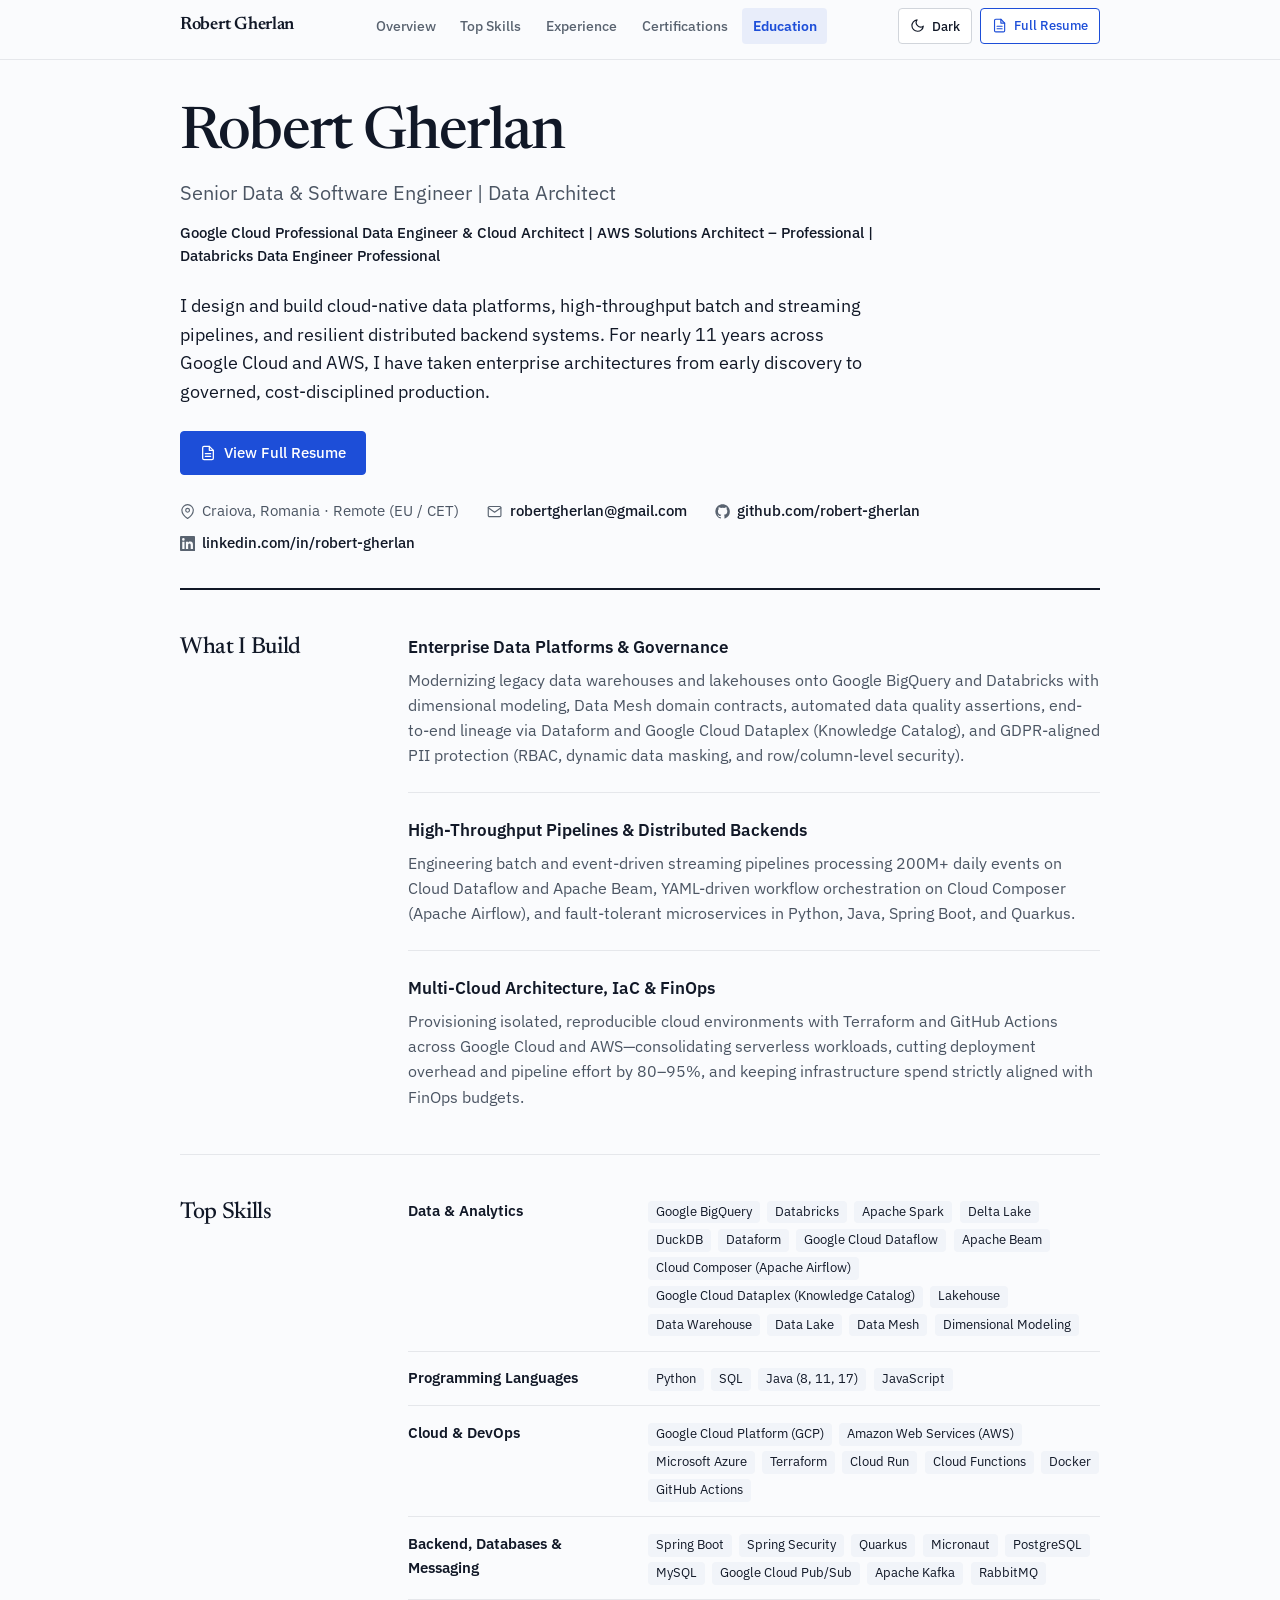
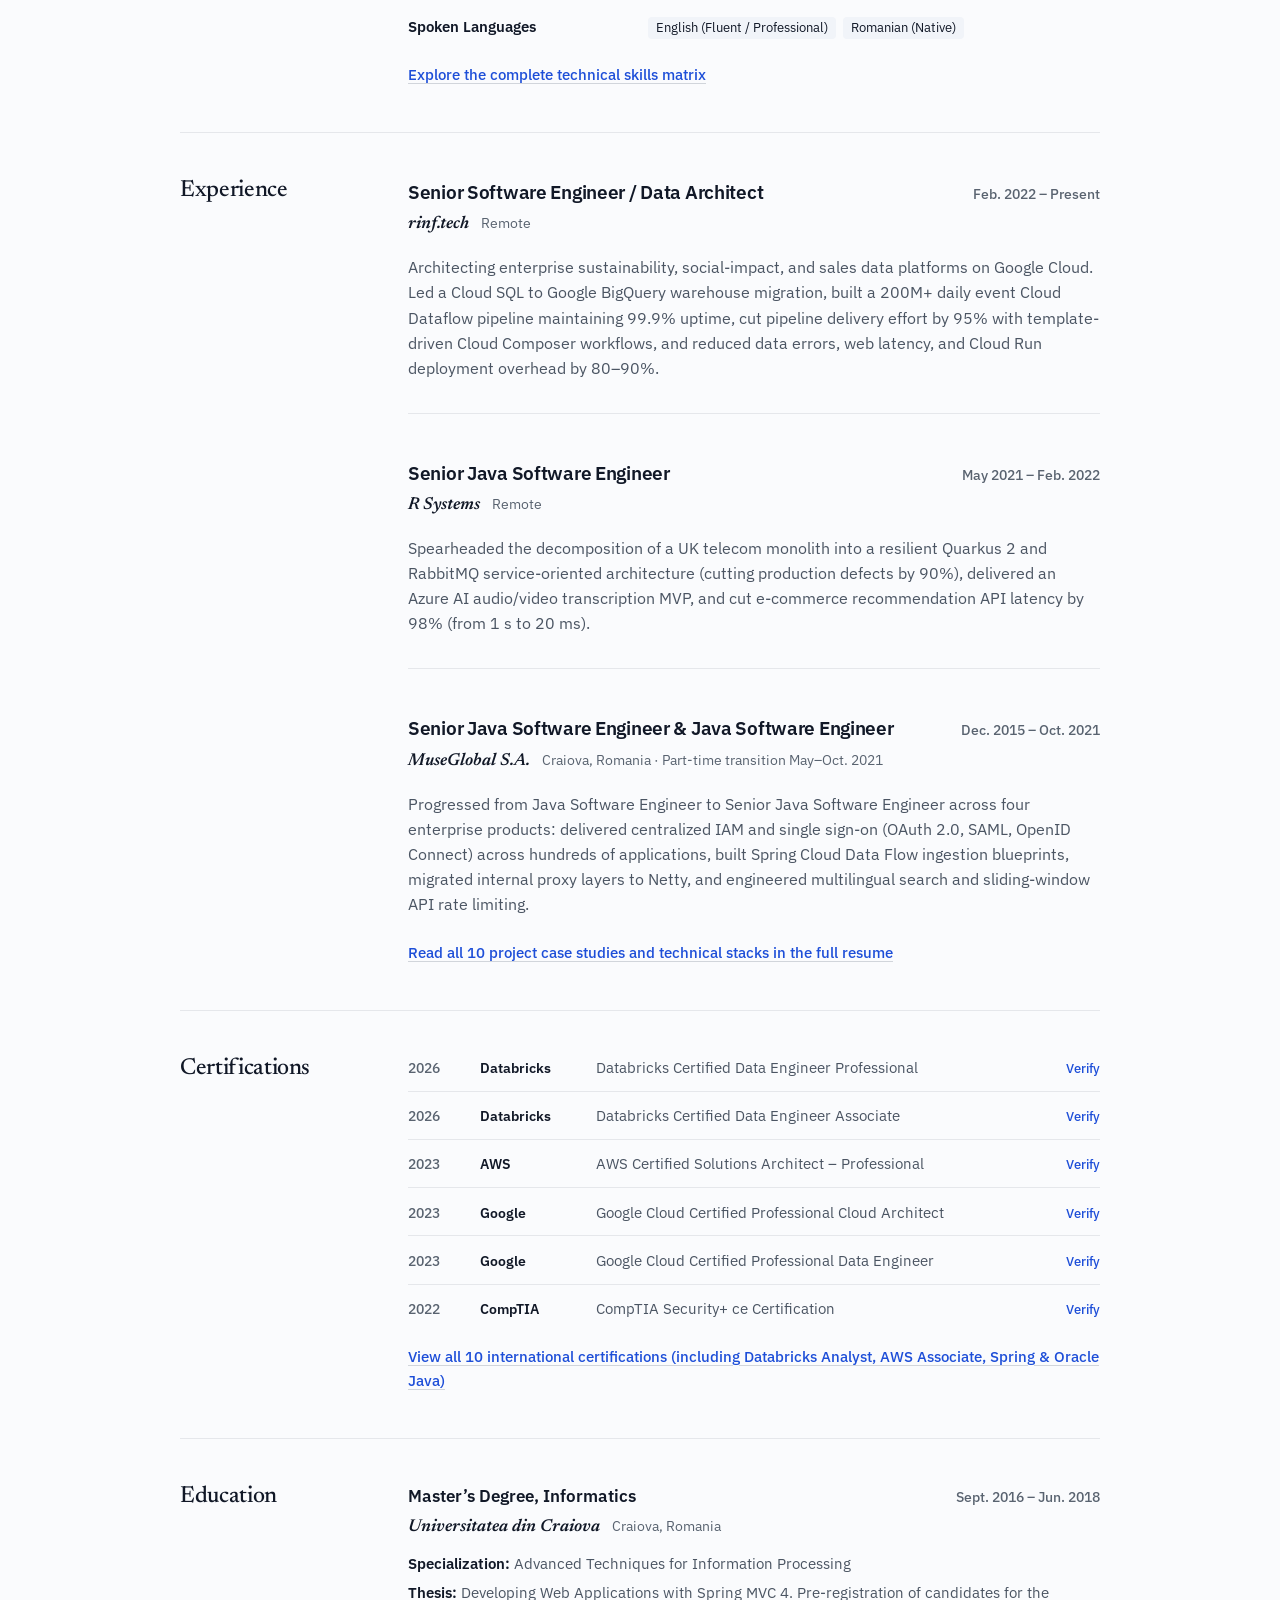
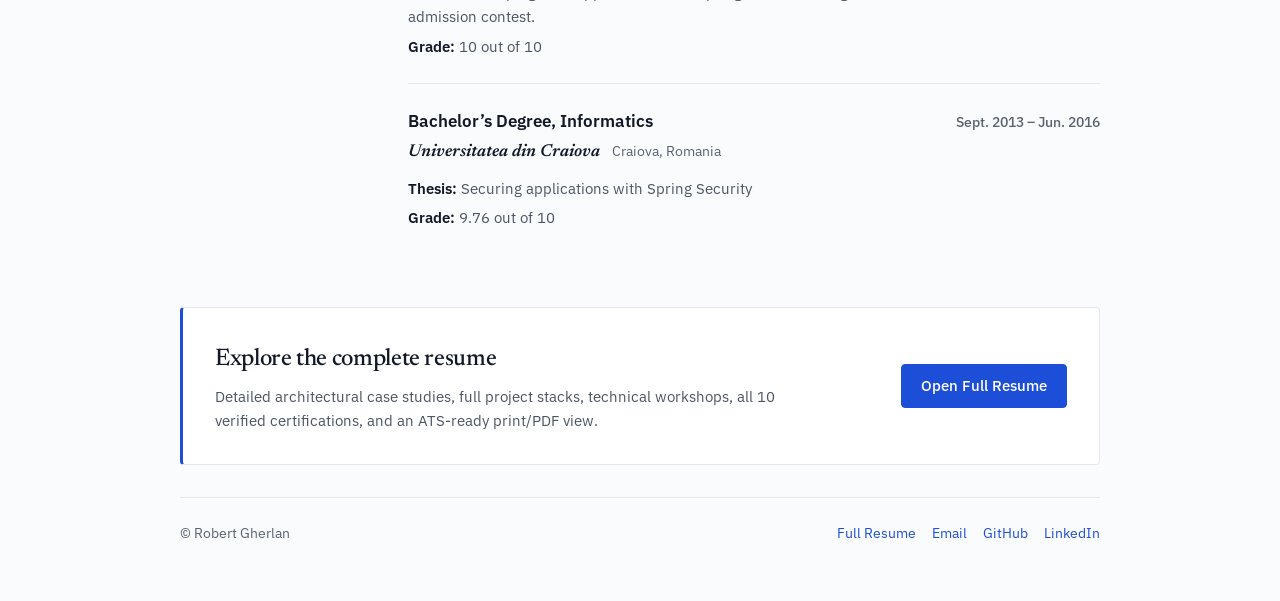
==== commit 91a899d8: "Pushed the latest version of the resume." ====
--- a/index.html
+++ b/index.html
@@ -5,17 +5,17 @@
         <meta name="viewport" content="width=device-width, initial-scale=1, viewport-fit=cover" />
         <meta
             name="description"
-            content="Robert Gherlan - Senior Software Engineer, Data Engineer, and Software Architect with nearly 11 years of experience on Google Cloud Platform and AWS."
+            content="Robert Gherlan - Senior Data &amp; Software Engineer and Data Architect with nearly 11 years of experience on Google Cloud Platform, AWS, and Databricks."
         />
         <meta name="author" content="Robert Gherlan" />
         <meta name="color-scheme" content="light dark" />
-        <meta property="og:title" content="Robert Gherlan - Senior Software Engineer, Data Engineer, Software Architect" />
+        <meta property="og:title" content="Robert Gherlan - Senior Data &amp; Software Engineer | Data Architect" />
         <meta
             property="og:description"
-            content="Nearly 11 years of experience designing and scaling cloud-native data platforms, event-driven pipelines, and resilient distributed architectures on Google Cloud and AWS."
+            content="Nearly 11 years of experience designing and scaling cloud-native data platforms, event-driven pipelines, and resilient distributed architectures on Google Cloud, AWS, and Databricks."
         />
         <meta property="og:type" content="website" />
-        <title>Robert Gherlan - Senior Software Engineer, Data Engineer &amp; Architect</title>
+        <title>Robert Gherlan - Senior Data &amp; Software Engineer | Data Architect</title>
         <link rel="icon" type="image/x-icon" href="assets/img/favicon.ico" />
 
         <!-- Typography: Newsreader (Editorial Display) + IBM Plex Sans (Technical Body) -->
@@ -53,8 +53,8 @@
 
                 <nav class="site-nav" aria-label="Primary navigation">
                     <a class="site-nav-link" href="#overview" aria-current="true">Overview</a>
+                    <a class="site-nav-link" href="#expertise">Top Skills</a>
                     <a class="site-nav-link" href="#experience">Experience</a>
-                    <a class="site-nav-link" href="#expertise">Top Skills</a>
                     <a class="site-nav-link" href="#certifications">Certifications</a>
                     <a class="site-nav-link" href="#education">Education</a>
                 </nav>
@@ -101,11 +101,15 @@
             <!-- Presentation Masthead -->
             <header class="masthead">
                 <h1 class="masthead-name">Robert Gherlan</h1>
-                <p class="masthead-role">Senior Software Engineer, Data Engineer, and Software Architect</p>
+                <p class="masthead-role">Senior Data &amp; Software Engineer | Data Architect</p>
+                <p class="masthead-credentials">
+                    Google Cloud Professional Data Engineer &amp; Cloud Architect | AWS Solutions Architect &ndash; Professional |
+                    Databricks Data Engineer Professional
+                </p>
                 <p class="masthead-pitch">
-                    I design and build cloud-native data platforms, high-throughput streaming pipelines, and resilient backend
-                    systems. For nearly 11&nbsp;years, across Google Cloud and AWS, I have taken enterprise architectures from early
-                    discovery to governed, cost-disciplined production.
+                    I design and build cloud-native data platforms, high-throughput batch and streaming pipelines, and resilient
+                    distributed backend systems. For nearly 11&nbsp;years across Google Cloud and AWS, I have taken enterprise
+                    architectures from early discovery to governed, cost-disciplined production.
                 </p>
 
                 <div class="cta-group">
@@ -126,7 +130,14 @@
                             <path d="M21 10c0 7-9 13-9 13s-9-6-9-13a9 9 0 0 1 18 0z"></path>
                             <circle cx="12" cy="10" r="3"></circle>
                         </svg>
-                        <span>Craiova, Romania (Remote)</span>
+                        <span>Craiova, Romania &middot; Remote (EU / CET)</span>
+                    </li>
+                    <li class="contact-item">
+                        <svg viewBox="0 0 24 24" fill="none" stroke="currentColor" stroke-width="1.8" stroke-linecap="round" stroke-linejoin="round" aria-hidden="true">
+                            <path d="M4 4h16c1.1 0 2 .9 2 2v12c0 1.1-.9 2-2 2H4c-1.1 0-2-.9-2-2V6c0-1.1.9-2 2-2z"></path>
+                            <polyline points="22,6 12,13 2,6"></polyline>
+                        </svg>
+                        <a href="mailto:robertgherlan@gmail.com">robertgherlan@gmail.com</a>
                     </li>
                     <li class="contact-item">
                         <svg viewBox="0 0 24 24" fill="currentColor" aria-hidden="true">
@@ -154,18 +165,19 @@
                         <div class="focus-item">
                             <h3 class="focus-title">Enterprise Data Platforms &amp; Governance</h3>
                             <p class="focus-copy">
-                                Modernizing legacy data warehouses onto Google BigQuery and Databricks with Data Mesh domain contracts,
-                                automated data quality assertions, end-to-end lineage via Dataform and Knowledge Catalog, and fine-grained
-                                PII protection (RBAC, dynamic data masking, and row/column-level security).
+                                Modernizing legacy data warehouses and lakehouses onto Google BigQuery and Databricks with dimensional
+                                modeling, Data Mesh domain contracts, automated data quality assertions, end-to-end lineage via Dataform
+                                and Google Cloud Dataplex (Knowledge Catalog), and GDPR-aligned PII protection (RBAC, dynamic data
+                                masking, and row/column-level security).
                             </p>
                         </div>
 
                         <div class="focus-item">
                             <h3 class="focus-title">High-Throughput Pipelines &amp; Distributed Backends</h3>
                             <p class="focus-copy">
-                                Engineering event-driven streaming pipelines processing 200M+&nbsp;daily events on Cloud Dataflow and
-                                Apache Beam, YAML-driven workflow orchestration on Cloud Composer (Apache Airflow), and fault-tolerant
-                                microservices in Python, Java, Spring Boot, and Quarkus.
+                                Engineering batch and event-driven streaming pipelines processing 200M+&nbsp;daily events on Cloud
+                                Dataflow and Apache Beam, YAML-driven workflow orchestration on Cloud Composer (Apache Airflow), and
+                                fault-tolerant microservices in Python, Java, Spring Boot, and Quarkus.
                             </p>
                         </div>
 
@@ -178,6 +190,89 @@
                             </p>
                         </div>
                     </div>
+                </div>
+            </section>
+
+            <!-- Top Skills (Placed ahead of Experience for fast recruiter keyword scanning) -->
+            <section class="resume-section" id="expertise" aria-labelledby="heading-expertise">
+                <div class="section-heading-col">
+                    <h2 class="section-heading" id="heading-expertise">Top Skills</h2>
+                </div>
+
+                <div class="section-content-col">
+                    <dl class="skills-list">
+                        <div class="skill-row">
+                            <dt class="skill-term">Data &amp; Analytics</dt>
+                            <dd class="skill-values">
+                                <span class="tech-tag">Google BigQuery</span>
+                                <span class="tech-tag">Databricks</span>
+                                <span class="tech-tag">Apache Spark</span>
+                                <span class="tech-tag">Delta Lake</span>
+                                <span class="tech-tag">DuckDB</span>
+                                <span class="tech-tag">Dataform</span>
+                                <span class="tech-tag">Google Cloud Dataflow</span>
+                                <span class="tech-tag">Apache Beam</span>
+                                <span class="tech-tag">Cloud Composer (Apache Airflow)</span>
+                                <span class="tech-tag">Google Cloud Dataplex (Knowledge Catalog)</span>
+                                <span class="tech-tag">Lakehouse</span>
+                                <span class="tech-tag">Data Warehouse</span>
+                                <span class="tech-tag">Data Lake</span>
+                                <span class="tech-tag">Data Mesh</span>
+                                <span class="tech-tag">Dimensional Modeling</span>
+                            </dd>
+                        </div>
+
+                        <div class="skill-row">
+                            <dt class="skill-term">Programming Languages</dt>
+                            <dd class="skill-values">
+                                <span class="tech-tag">Python</span>
+                                <span class="tech-tag">SQL</span>
+                                <span class="tech-tag">Java (8, 11, 17)</span>
+                                <span class="tech-tag">JavaScript</span>
+                            </dd>
+                        </div>
+
+                        <div class="skill-row">
+                            <dt class="skill-term">Cloud &amp; DevOps</dt>
+                            <dd class="skill-values">
+                                <span class="tech-tag">Google Cloud Platform (GCP)</span>
+                                <span class="tech-tag">Amazon Web Services (AWS)</span>
+                                <span class="tech-tag">Microsoft Azure</span>
+                                <span class="tech-tag">Terraform</span>
+                                <span class="tech-tag">Cloud Run</span>
+                                <span class="tech-tag">Cloud Functions</span>
+                                <span class="tech-tag">Docker</span>
+                                <span class="tech-tag">GitHub Actions</span>
+                            </dd>
+                        </div>
+
+                        <div class="skill-row">
+                            <dt class="skill-term">Backend, Databases &amp; Messaging</dt>
+                            <dd class="skill-values">
+                                <span class="tech-tag">Spring Boot</span>
+                                <span class="tech-tag">Spring Security</span>
+                                <span class="tech-tag">Quarkus</span>
+                                <span class="tech-tag">Micronaut</span>
+                                <span class="tech-tag">PostgreSQL</span>
+                                <span class="tech-tag">MySQL</span>
+                                <span class="tech-tag">Google Cloud Pub/Sub</span>
+                                <span class="tech-tag">Apache Kafka</span>
+                                <span class="tech-tag">RabbitMQ</span>
+                            </dd>
+                        </div>
+
+                        <div class="skill-row">
+                            <dt class="skill-term">Spoken Languages</dt>
+                            <dd class="skill-values">
+                                <span class="tech-tag">English (Fluent / Professional)</span>
+                                <span class="tech-tag">Romanian (Native)</span>
+                            </dd>
+                        </div>
+                    </dl>
+
+                    <a class="section-more-link" href="resume.html#skills">
+                        Explore the complete technical skills matrix
+                    </a>
                 </div>
             </section>
 
@@ -232,14 +327,14 @@
                                     <h3 class="role-title">Senior Java Software Engineer &amp; Java Software Engineer</h3>
                                     <div class="role-org">
                                         <span class="role-company">MuseGlobal S.A.</span>
-                                        <span class="role-location">Craiova, Romania</span>
+                                        <span class="role-location">Craiova, Romania &middot; Part-time transition May&ndash;Oct. 2021</span>
                                     </div>
                                 </div>
                                 <div class="role-dates">Dec. 2015 &ndash; Oct. 2021</div>
                             </div>
                             <p class="role-summary">
-                                Progressed from Java Software Engineer to Senior Java Software Engineer across four enterprise products: delivered
-                                centralized IAM and single sign-on (OAuth&nbsp;2.0, SAML, OpenID Connect) across hundreds of
+                                Progressed from Java Software Engineer to Senior Java Software Engineer across four enterprise products:
+                                delivered centralized IAM and single sign-on (OAuth&nbsp;2.0, SAML, OpenID Connect) across hundreds of
                                 applications, built Spring Cloud Data Flow ingestion blueprints, migrated internal proxy layers to Netty,
                                 and engineered multilingual search and sliding-window API rate limiting.
                             </p>
@@ -248,74 +343,6 @@
 
                     <a class="section-more-link" href="resume.html#experience">
                         Read all 10 project case studies and technical stacks in the full resume
-                    </a>
-                </div>
-            </section>
-
-            <!-- Top Skills -->
-            <section class="resume-section" id="expertise" aria-labelledby="heading-expertise">
-                <div class="section-heading-col">
-                    <h2 class="section-heading" id="heading-expertise">Top Skills</h2>
-                </div>
-
-                <div class="section-content-col">
-                    <dl class="skills-list">
-                        <div class="skill-row">
-                            <dt class="skill-term">Programming Languages</dt>
-                            <dd class="skill-values">
-                                <span class="tech-tag">Java</span>
-                                <span class="tech-tag">Python</span>
-                                <span class="tech-tag">JavaScript</span>
-                                <span class="tech-tag">SQL</span>
-                            </dd>
-                        </div>
-
-                        <div class="skill-row">
-                            <dt class="skill-term">Data &amp; Analytics</dt>
-                            <dd class="skill-values">
-                                <span class="tech-tag">Google BigQuery</span>
-                                <span class="tech-tag">Databricks</span>
-                                <span class="tech-tag">DuckDB</span>
-                                <span class="tech-tag">Data Lake</span>
-                                <span class="tech-tag">Data Warehouse</span>
-                                <span class="tech-tag">Lakehouse</span>
-                                <span class="tech-tag">Data Mesh</span>
-                                <span class="tech-tag">Dataform</span>
-                                <span class="tech-tag">Google Cloud Dataflow</span>
-                                <span class="tech-tag">Cloud Composer (Managed Apache Airflow)</span>
-                                <span class="tech-tag">Google Knowledge Catalog</span>
-                            </dd>
-                        </div>
-
-                        <div class="skill-row">
-                            <dt class="skill-term">Cloud &amp; DevOps</dt>
-                            <dd class="skill-values">
-                                <span class="tech-tag">Google Cloud Platform (GCP)</span>
-                                <span class="tech-tag">Amazon Web Services (AWS)</span>
-                                <span class="tech-tag">Terraform</span>
-                                <span class="tech-tag">Docker</span>
-                                <span class="tech-tag">GitHub Actions</span>
-                            </dd>
-                        </div>
-
-                        <div class="skill-row">
-                            <dt class="skill-term">Backend &amp; Databases &amp; Messaging</dt>
-                            <dd class="skill-values">
-                                <span class="tech-tag">Spring Boot</span>
-                                <span class="tech-tag">Spring Security</span>
-                                <span class="tech-tag">Quarkus</span>
-                                <span class="tech-tag">Micronaut</span>
-                                <span class="tech-tag">PostgreSQL</span>
-                                <span class="tech-tag">MySQL</span>
-                                <span class="tech-tag">Google Cloud Pub/Sub</span>
-                                <span class="tech-tag">Apache Kafka</span>
-                                <span class="tech-tag">RabbitMQ</span>
-                            </dd>
-                        </div>
-                    </dl>
-
-                    <a class="section-more-link" href="resume.html#skills">
-                        Explore the complete 8-category technology matrix
                     </a>
                 </div>
             </section>
@@ -475,7 +502,7 @@
                     <h2 class="callout-title" id="callout-heading">Explore the complete resume</h2>
                     <p class="callout-copy">
                         Detailed architectural case studies, full project stacks, technical workshops, all 10 verified certifications,
-                        and a print-ready PDF view.
+                        and an ATS-ready print/PDF view.
                     </p>
                 </div>
                 <div class="callout-actions">
--- a/css/styles.css
+++ b/css/styles.css
@@ -1024,14 +1024,18 @@
     }
 
     .resume-section {
-        grid-template-columns: 9.5rem 1fr !important;
-        gap: 14pt !important;
-        padding: 12pt 0 !important;
+        display: block !important;
+        padding: 10pt 0 !important;
+    }
+
+    .section-content-col {
+        max-width: 100% !important;
     }
 
     .section-heading {
         position: static !important;
-        font-size: 12pt !important;
+        font-size: 12.5pt !important;
+        margin-bottom: 6pt !important;
     }
 
     .project-item,
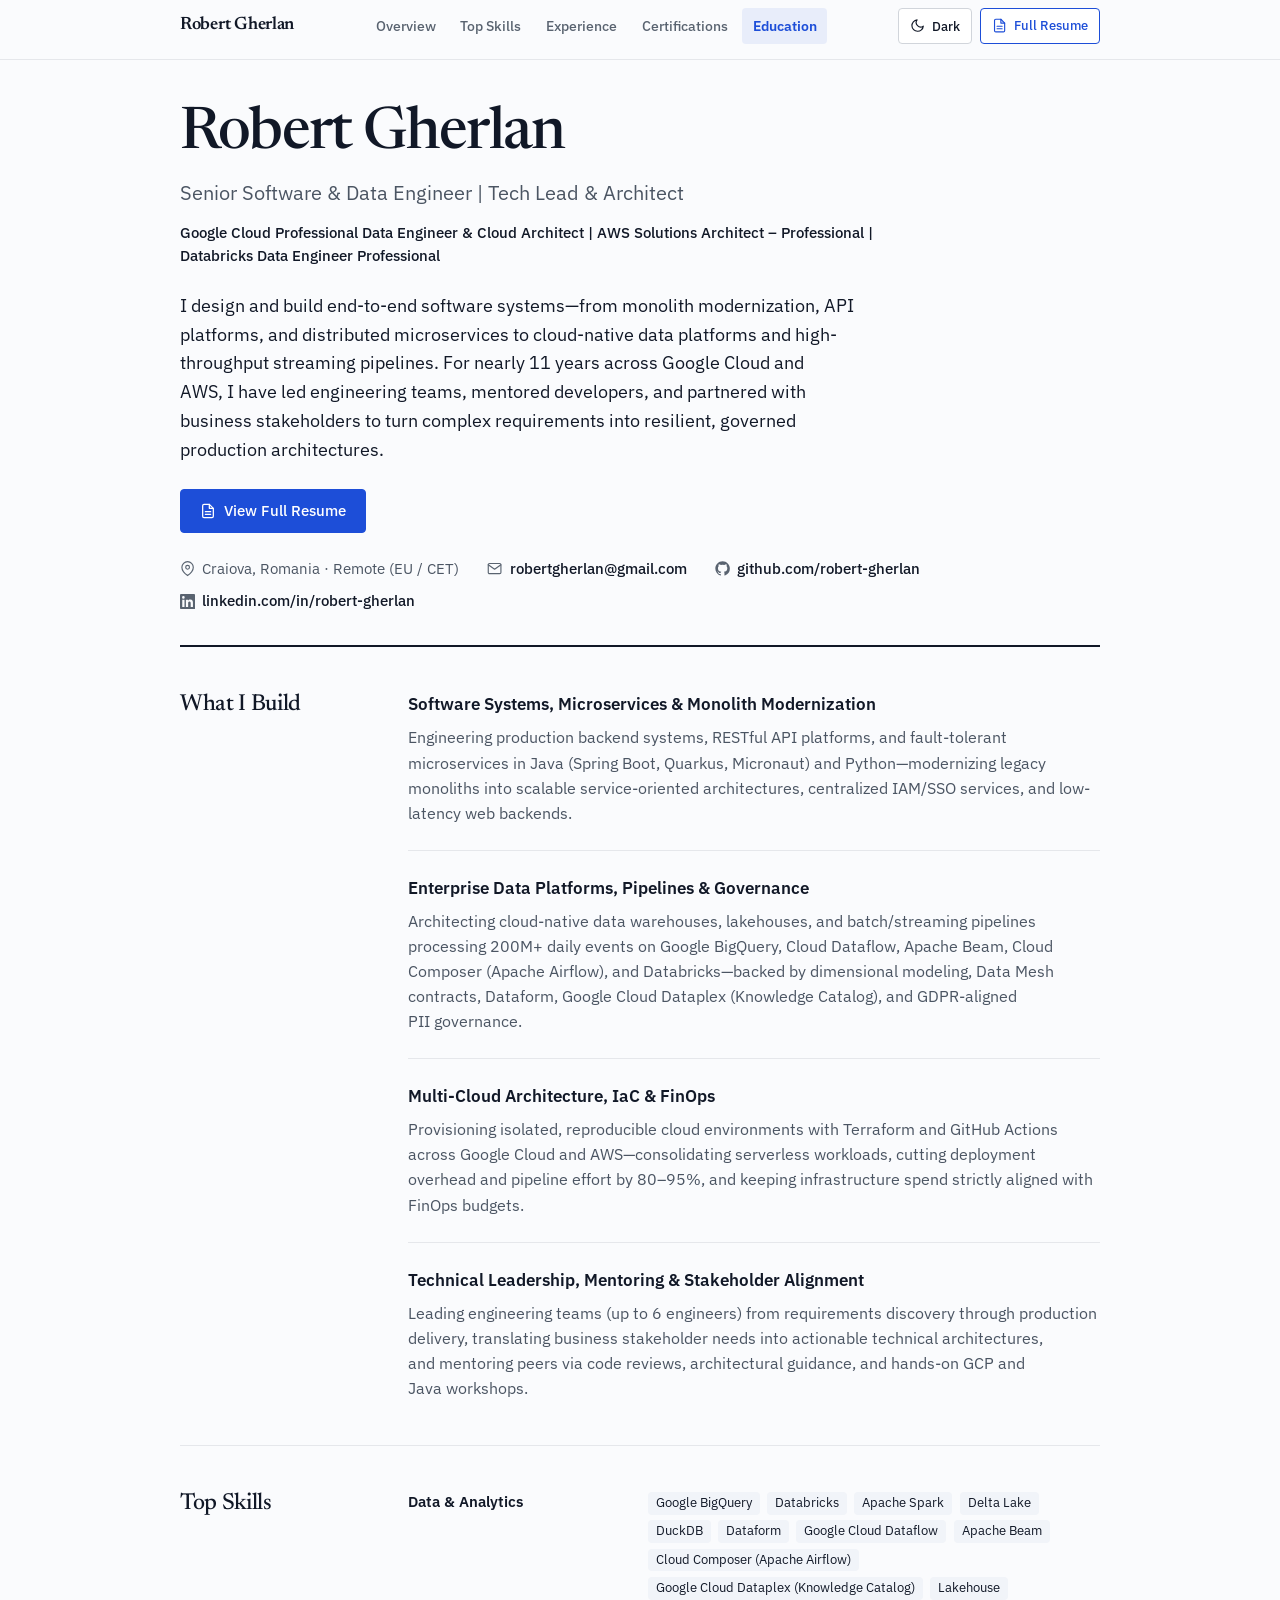
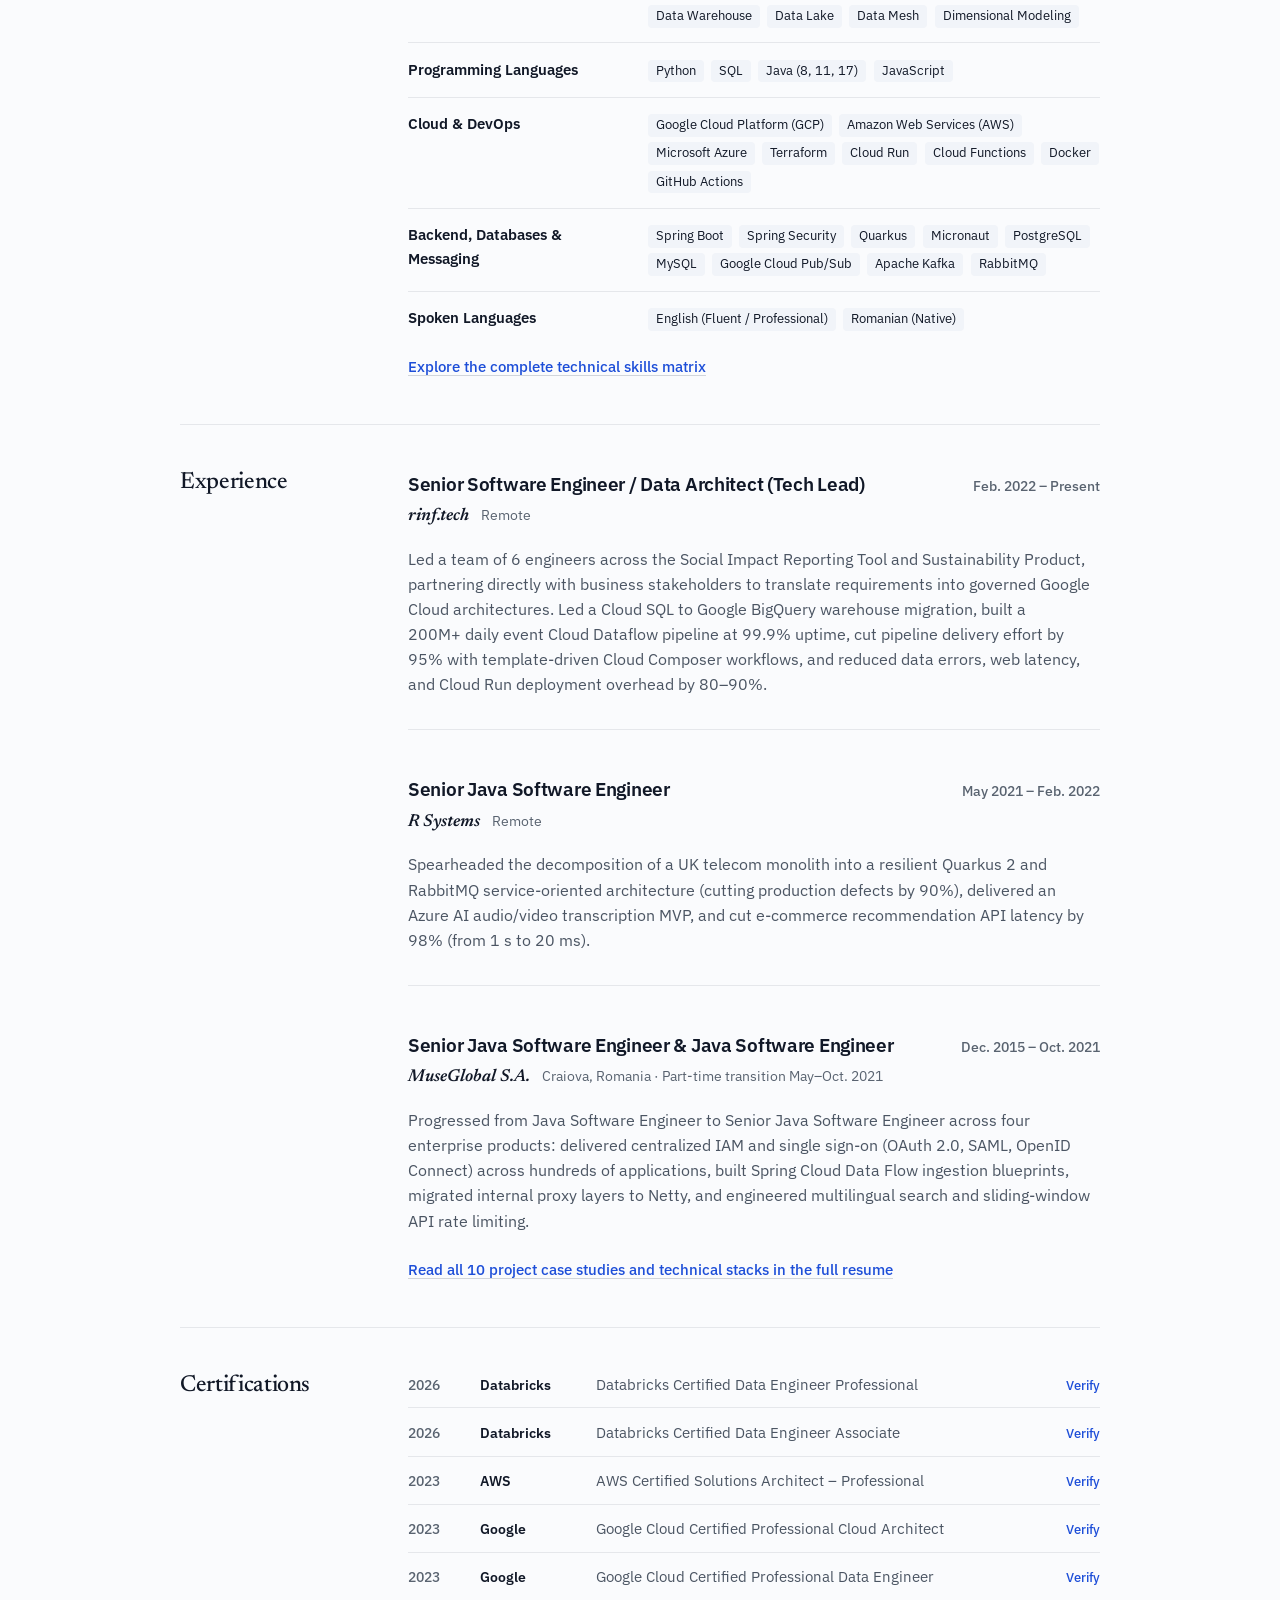
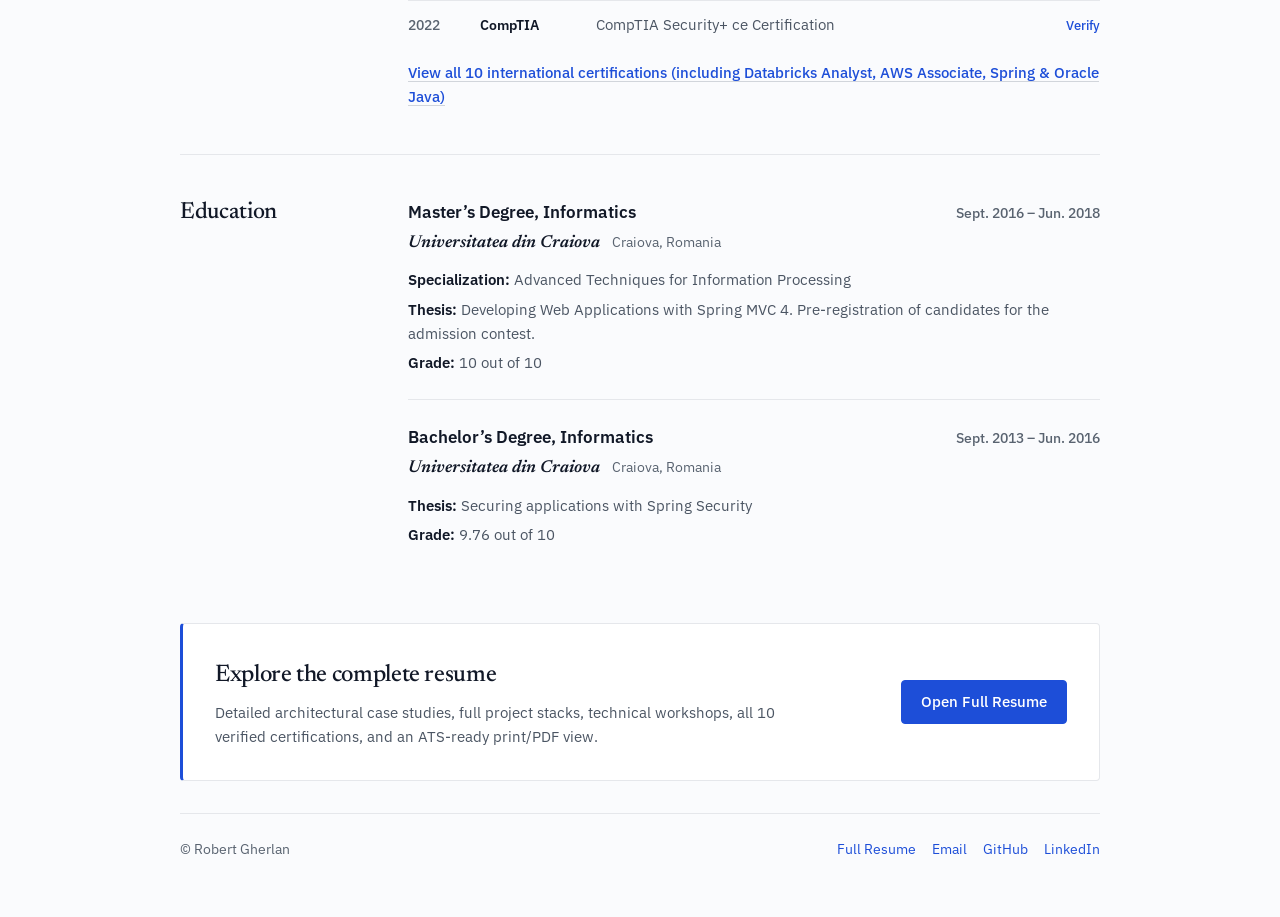
==== commit eb78cee9: "Updates to the CV to include the leadership role I had." ====
--- a/index.html
+++ b/index.html
@@ -5,17 +5,17 @@
         <meta name="viewport" content="width=device-width, initial-scale=1, viewport-fit=cover" />
         <meta
             name="description"
-            content="Robert Gherlan - Senior Data &amp; Software Engineer and Data Architect with nearly 11 years of experience on Google Cloud Platform, AWS, and Databricks."
+            content="Robert Gherlan - Senior Software &amp; Data Engineer, Tech Lead, and Architect with nearly 11 years of experience building software systems, microservices, and cloud-native data platforms on Google Cloud and AWS."
         />
         <meta name="author" content="Robert Gherlan" />
         <meta name="color-scheme" content="light dark" />
-        <meta property="og:title" content="Robert Gherlan - Senior Data &amp; Software Engineer | Data Architect" />
+        <meta property="og:title" content="Robert Gherlan - Senior Software &amp; Data Engineer | Tech Lead &amp; Architect" />
         <meta
             property="og:description"
-            content="Nearly 11 years of experience designing and scaling cloud-native data platforms, event-driven pipelines, and resilient distributed architectures on Google Cloud, AWS, and Databricks."
+            content="Nearly 11 years of experience building distributed software systems, microservices, monolith modernizations, and cloud-native data platforms on Google Cloud, AWS, and Databricks."
         />
         <meta property="og:type" content="website" />
-        <title>Robert Gherlan - Senior Data &amp; Software Engineer | Data Architect</title>
+        <title>Robert Gherlan - Senior Software &amp; Data Engineer | Tech Lead &amp; Architect</title>
         <link rel="icon" type="image/x-icon" href="assets/img/favicon.ico" />
 
         <!-- Typography: Newsreader (Editorial Display) + IBM Plex Sans (Technical Body) -->
@@ -101,15 +101,16 @@
             <!-- Presentation Masthead -->
             <header class="masthead">
                 <h1 class="masthead-name">Robert Gherlan</h1>
-                <p class="masthead-role">Senior Data &amp; Software Engineer | Data Architect</p>
+                <p class="masthead-role">Senior Software &amp; Data Engineer | Tech Lead &amp; Architect</p>
                 <p class="masthead-credentials">
                     Google Cloud Professional Data Engineer &amp; Cloud Architect | AWS Solutions Architect &ndash; Professional |
                     Databricks Data Engineer Professional
                 </p>
                 <p class="masthead-pitch">
-                    I design and build cloud-native data platforms, high-throughput batch and streaming pipelines, and resilient
-                    distributed backend systems. For nearly 11&nbsp;years across Google Cloud and AWS, I have taken enterprise
-                    architectures from early discovery to governed, cost-disciplined production.
+                    I design and build end-to-end software systems&mdash;from monolith modernization, API platforms, and
+                    distributed microservices to cloud-native data platforms and high-throughput streaming pipelines. For nearly
+                    11&nbsp;years across Google Cloud and AWS, I have led engineering teams, mentored developers, and partnered
+                    with business stakeholders to turn complex requirements into resilient, governed production architectures.
                 </p>
 
                 <div class="cta-group">
@@ -163,21 +164,21 @@
                 <div class="section-content-col">
                     <div class="focus-list">
                         <div class="focus-item">
-                            <h3 class="focus-title">Enterprise Data Platforms &amp; Governance</h3>
+                            <h3 class="focus-title">Software Systems, Microservices &amp; Monolith Modernization</h3>
                             <p class="focus-copy">
-                                Modernizing legacy data warehouses and lakehouses onto Google BigQuery and Databricks with dimensional
-                                modeling, Data Mesh domain contracts, automated data quality assertions, end-to-end lineage via Dataform
-                                and Google Cloud Dataplex (Knowledge Catalog), and GDPR-aligned PII protection (RBAC, dynamic data
-                                masking, and row/column-level security).
+                                Engineering production backend systems, RESTful API platforms, and fault-tolerant microservices in
+                                Java (Spring Boot, Quarkus, Micronaut) and Python&mdash;modernizing legacy monoliths into scalable
+                                service-oriented architectures, centralized IAM/SSO services, and low-latency web backends.
                             </p>
                         </div>
 
                         <div class="focus-item">
-                            <h3 class="focus-title">High-Throughput Pipelines &amp; Distributed Backends</h3>
+                            <h3 class="focus-title">Enterprise Data Platforms, Pipelines &amp; Governance</h3>
                             <p class="focus-copy">
-                                Engineering batch and event-driven streaming pipelines processing 200M+&nbsp;daily events on Cloud
-                                Dataflow and Apache Beam, YAML-driven workflow orchestration on Cloud Composer (Apache Airflow), and
-                                fault-tolerant microservices in Python, Java, Spring Boot, and Quarkus.
+                                Architecting cloud-native data warehouses, lakehouses, and batch/streaming pipelines processing
+                                200M+&nbsp;daily events on Google BigQuery, Cloud Dataflow, Apache Beam, Cloud Composer (Apache Airflow),
+                                and Databricks&mdash;backed by dimensional modeling, Data Mesh contracts, Dataform, Google Cloud Dataplex
+                                (Knowledge Catalog), and GDPR-aligned PII governance.
                             </p>
                         </div>
 
@@ -187,6 +188,15 @@
                                 Provisioning isolated, reproducible cloud environments with Terraform and GitHub Actions across Google
                                 Cloud and AWS&mdash;consolidating serverless workloads, cutting deployment overhead and pipeline effort
                                 by 80&ndash;95%, and keeping infrastructure spend strictly aligned with FinOps budgets.
+                            </p>
+                        </div>
+
+                        <div class="focus-item">
+                            <h3 class="focus-title">Technical Leadership, Mentoring &amp; Stakeholder Alignment</h3>
+                            <p class="focus-copy">
+                                Leading engineering teams (up to 6&nbsp;engineers) from requirements discovery through production
+                                delivery, translating business stakeholder needs into actionable technical architectures, and mentoring
+                                peers via code reviews, architectural guidance, and hands-on GCP and Java workshops.
                             </p>
                         </div>
                     </div>
@@ -287,7 +297,7 @@
                         <article class="role-entry">
                             <div class="role-header">
                                 <div>
-                                    <h3 class="role-title">Senior Software Engineer / Data Architect</h3>
+                                    <h3 class="role-title">Senior Software Engineer / Data Architect (Tech Lead)</h3>
                                     <div class="role-org">
                                         <span class="role-company">rinf.tech</span>
                                         <span class="role-location">Remote</span>
@@ -296,10 +306,12 @@
                                 <div class="role-dates">Feb. 2022 &ndash; Present</div>
                             </div>
                             <p class="role-summary">
-                                Architecting enterprise sustainability, social-impact, and sales data platforms on Google Cloud. Led a
-                                Cloud SQL to Google BigQuery warehouse migration, built a 200M+&nbsp;daily event Cloud Dataflow pipeline
-                                maintaining 99.9%&nbsp;uptime, cut pipeline delivery effort by 95% with template-driven Cloud Composer
-                                workflows, and reduced data errors, web latency, and Cloud Run deployment overhead by 80&ndash;90%.
+                                Led a team of 6&nbsp;engineers across the Social Impact Reporting Tool and Sustainability Product,
+                                partnering directly with business stakeholders to translate requirements into governed Google Cloud
+                                architectures. Led a Cloud SQL to Google BigQuery warehouse migration, built a 200M+&nbsp;daily event
+                                Cloud Dataflow pipeline at 99.9%&nbsp;uptime, cut pipeline delivery effort by 95% with template-driven
+                                Cloud Composer workflows, and reduced data errors, web latency, and Cloud Run deployment overhead by
+                                80&ndash;90%.
                             </p>
                         </article>
 
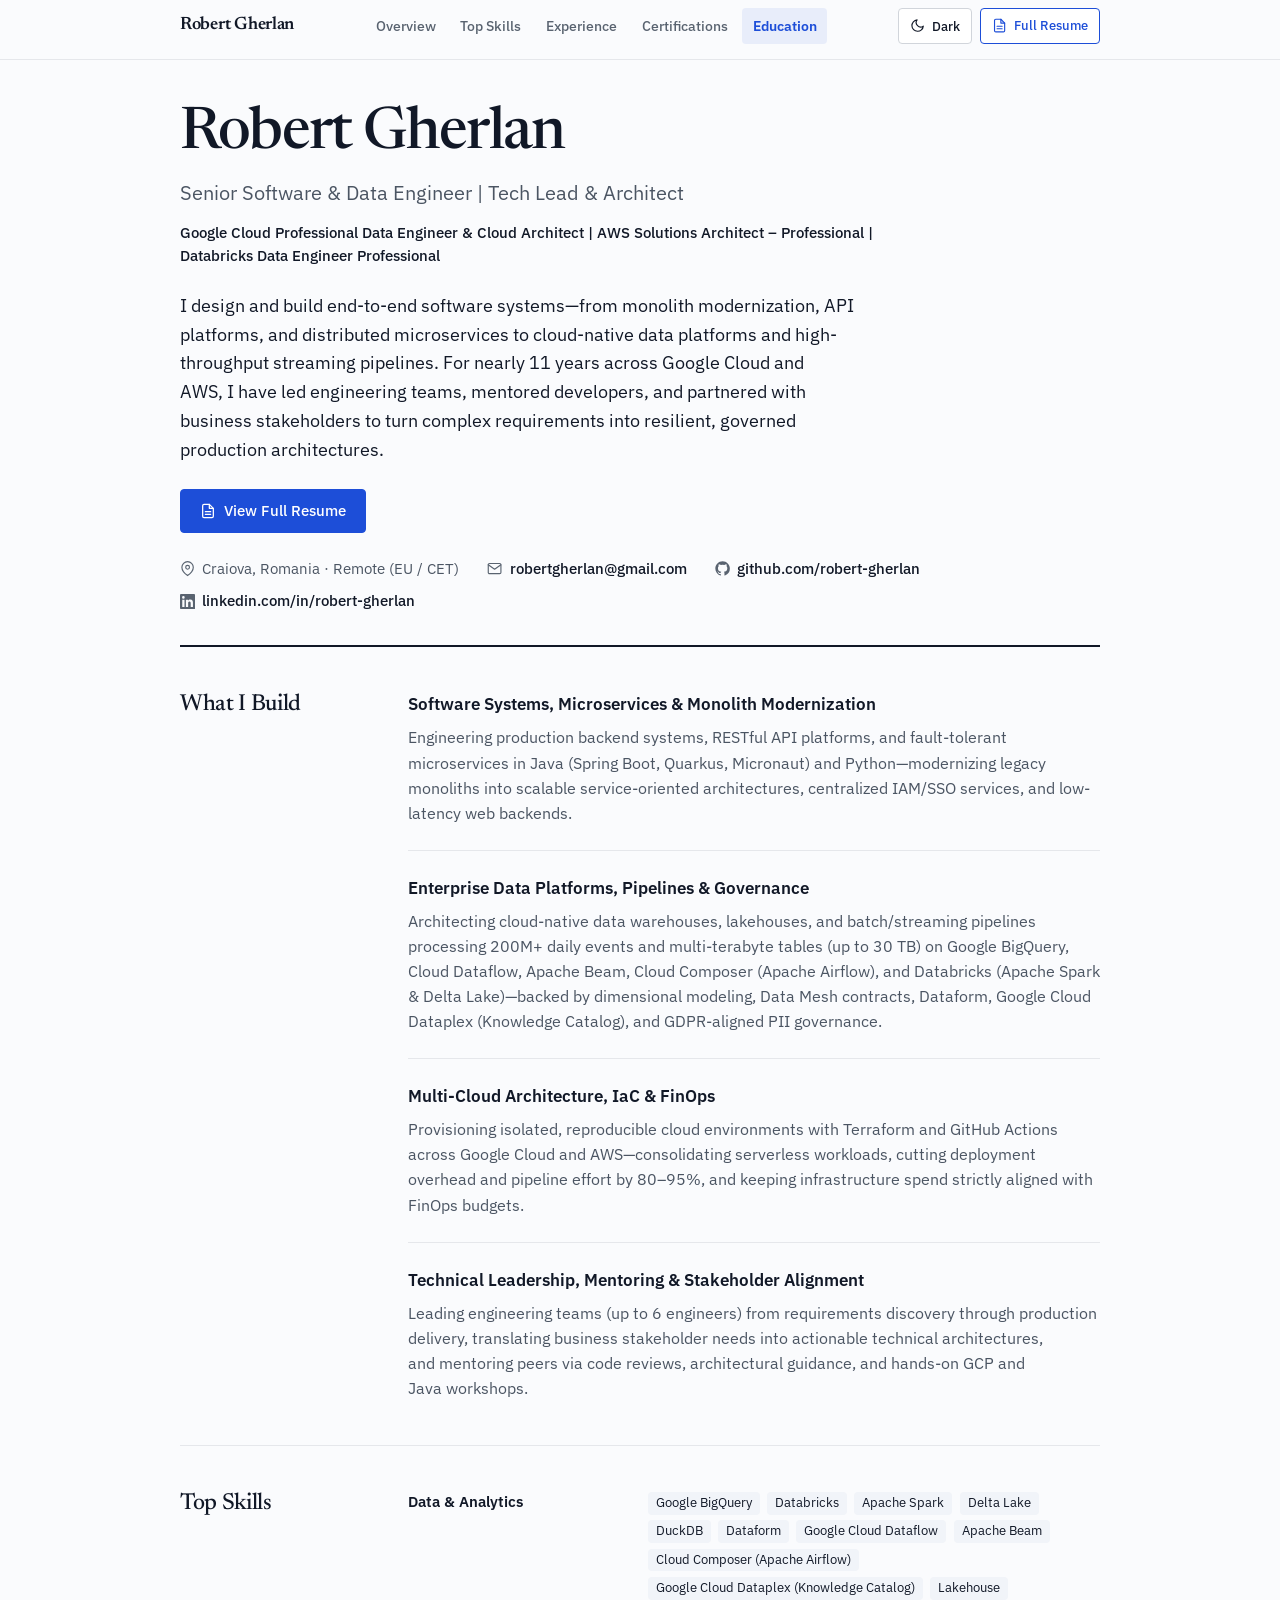
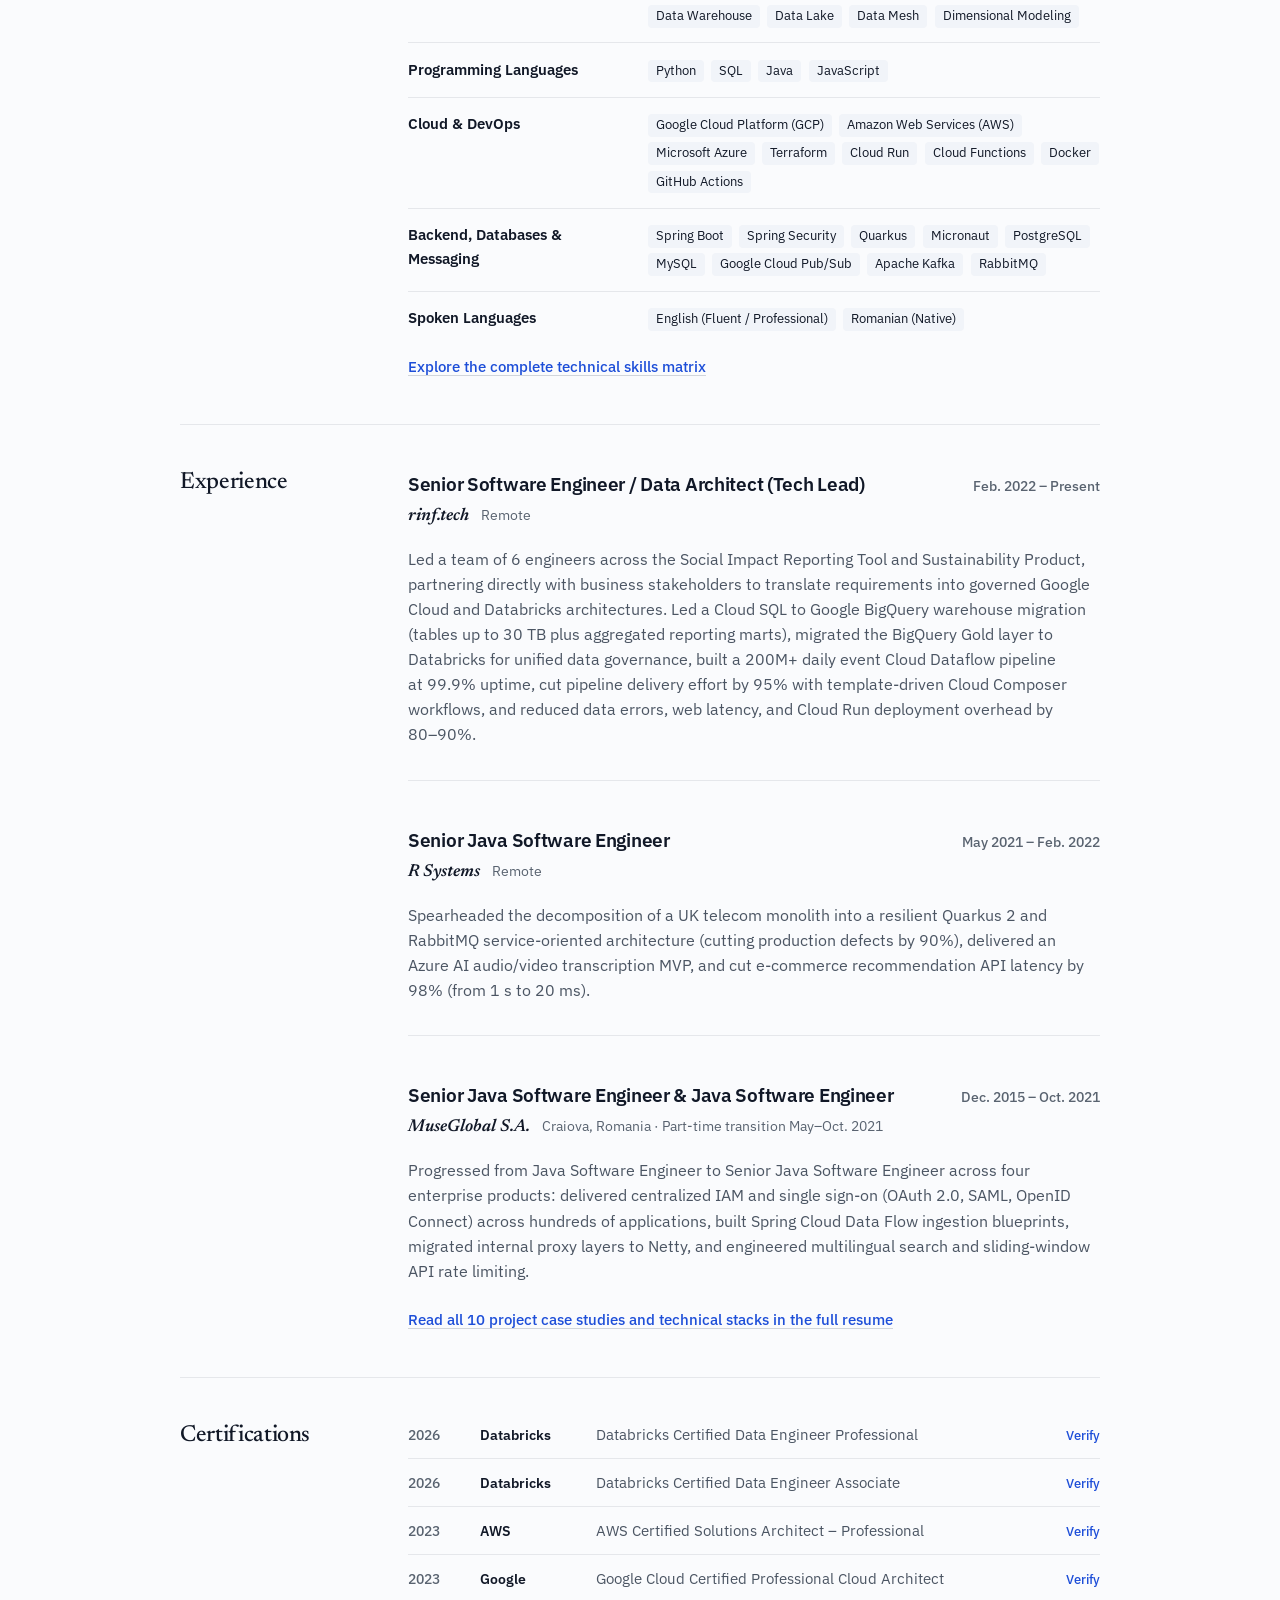
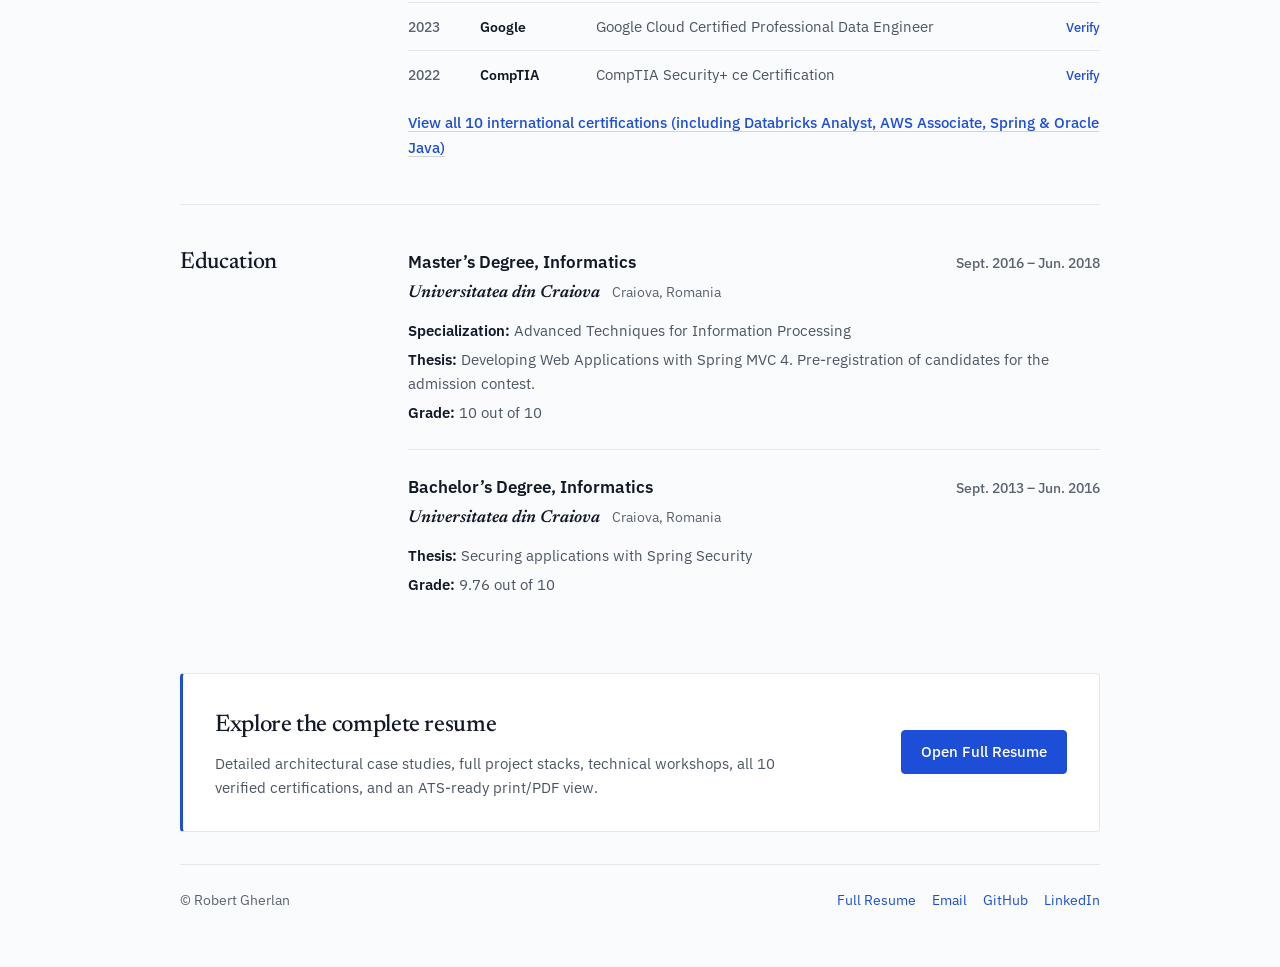
==== commit 37d86b21: "Improved the resume." ====
--- a/index.html
+++ b/index.html
@@ -176,8 +176,9 @@
                             <h3 class="focus-title">Enterprise Data Platforms, Pipelines &amp; Governance</h3>
                             <p class="focus-copy">
                                 Architecting cloud-native data warehouses, lakehouses, and batch/streaming pipelines processing
-                                200M+&nbsp;daily events on Google BigQuery, Cloud Dataflow, Apache Beam, Cloud Composer (Apache Airflow),
-                                and Databricks&mdash;backed by dimensional modeling, Data Mesh contracts, Dataform, Google Cloud Dataplex
+                                200M+&nbsp;daily events and multi-terabyte tables (up to 30&nbsp;TB) on Google BigQuery, Cloud
+                                Dataflow, Apache Beam, Cloud Composer (Apache Airflow), and Databricks (Apache Spark &amp; Delta
+                                Lake)&mdash;backed by dimensional modeling, Data Mesh contracts, Dataform, Google Cloud Dataplex
                                 (Knowledge Catalog), and GDPR-aligned PII governance.
                             </p>
                         </div>
@@ -237,7 +238,7 @@
                             <dd class="skill-values">
                                 <span class="tech-tag">Python</span>
                                 <span class="tech-tag">SQL</span>
-                                <span class="tech-tag">Java (8, 11, 17)</span>
+                                <span class="tech-tag">Java</span>
                                 <span class="tech-tag">JavaScript</span>
                             </dd>
                         </div>
@@ -307,11 +308,12 @@
                             </div>
                             <p class="role-summary">
                                 Led a team of 6&nbsp;engineers across the Social Impact Reporting Tool and Sustainability Product,
-                                partnering directly with business stakeholders to translate requirements into governed Google Cloud
-                                architectures. Led a Cloud SQL to Google BigQuery warehouse migration, built a 200M+&nbsp;daily event
-                                Cloud Dataflow pipeline at 99.9%&nbsp;uptime, cut pipeline delivery effort by 95% with template-driven
-                                Cloud Composer workflows, and reduced data errors, web latency, and Cloud Run deployment overhead by
-                                80&ndash;90%.
+                                partnering directly with business stakeholders to translate requirements into governed Google Cloud and
+                                Databricks architectures. Led a Cloud SQL to Google BigQuery warehouse migration (tables up to
+                                30&nbsp;TB plus aggregated reporting marts), migrated the BigQuery Gold layer to Databricks for
+                                unified data governance, built a 200M+&nbsp;daily event Cloud Dataflow pipeline at 99.9%&nbsp;uptime,
+                                cut pipeline delivery effort by 95% with template-driven Cloud Composer workflows, and reduced data
+                                errors, web latency, and Cloud Run deployment overhead by 80&ndash;90%.
                             </p>
                         </article>
 
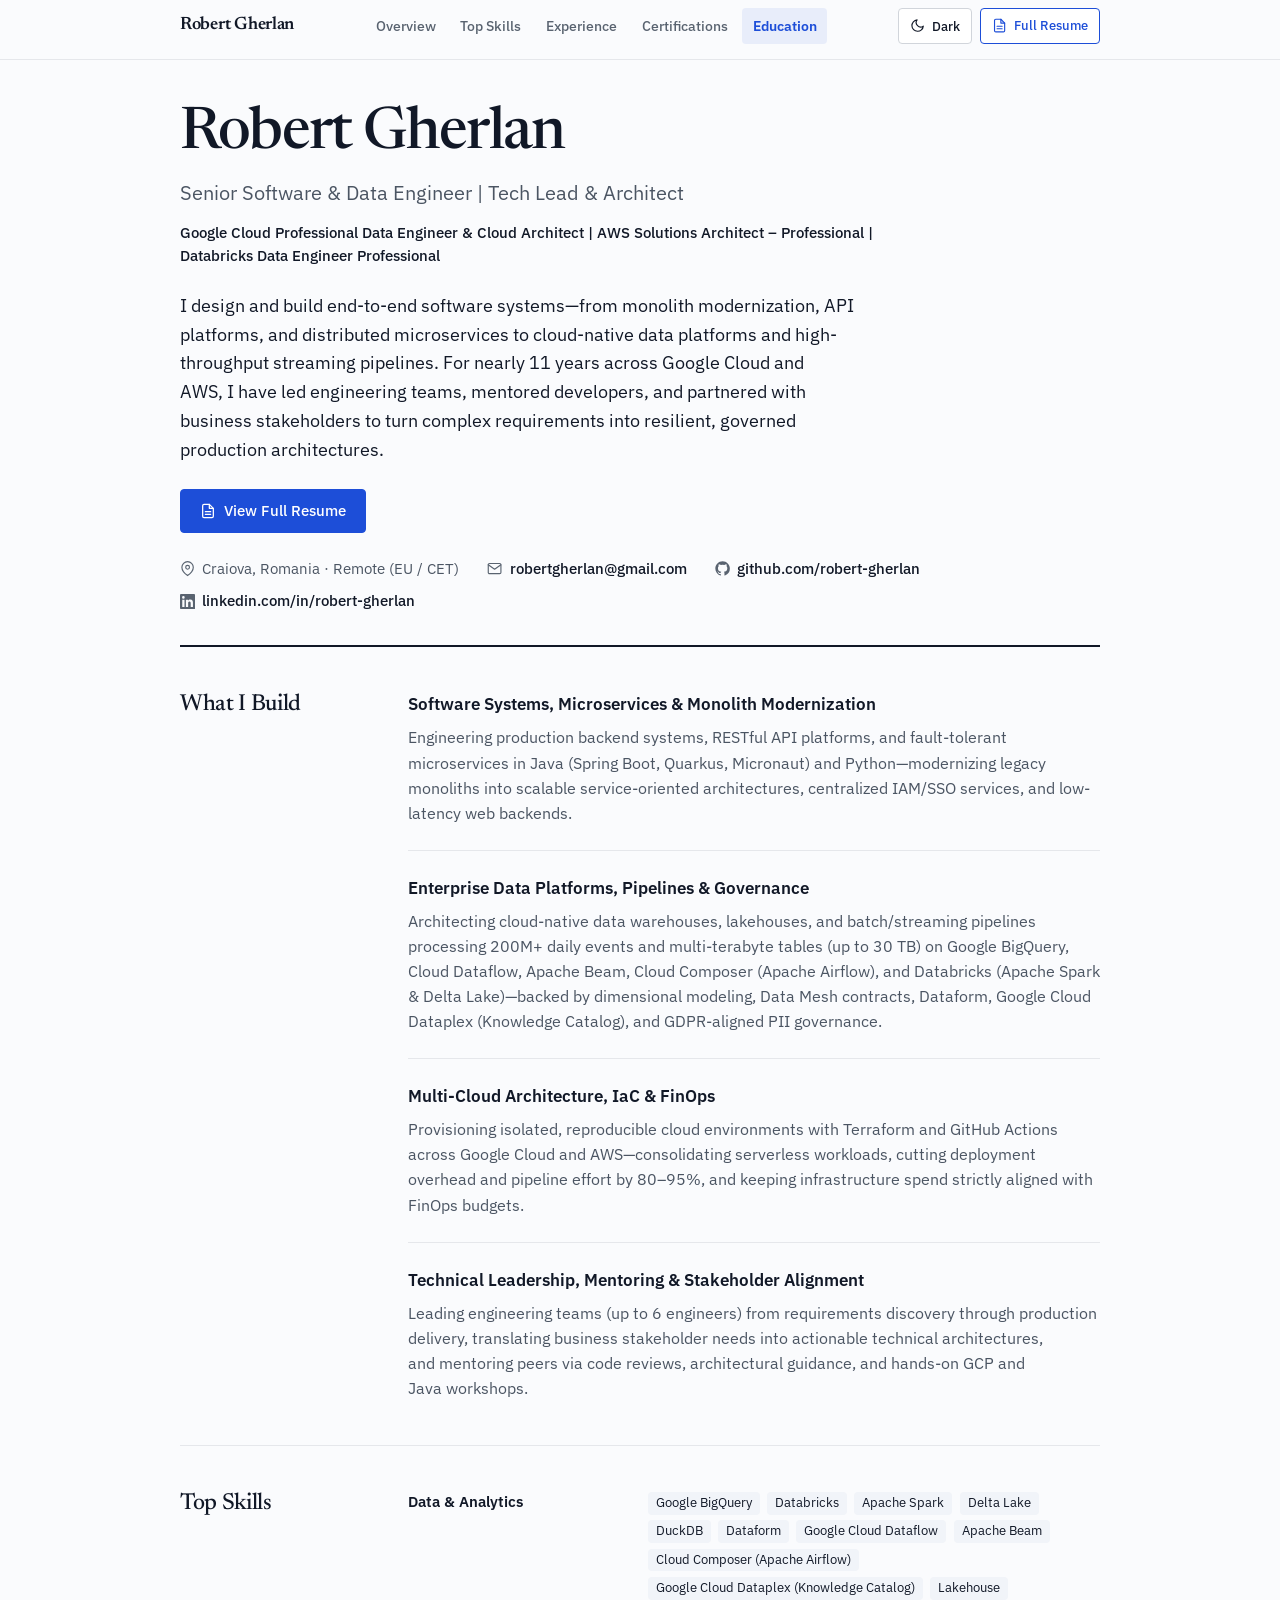
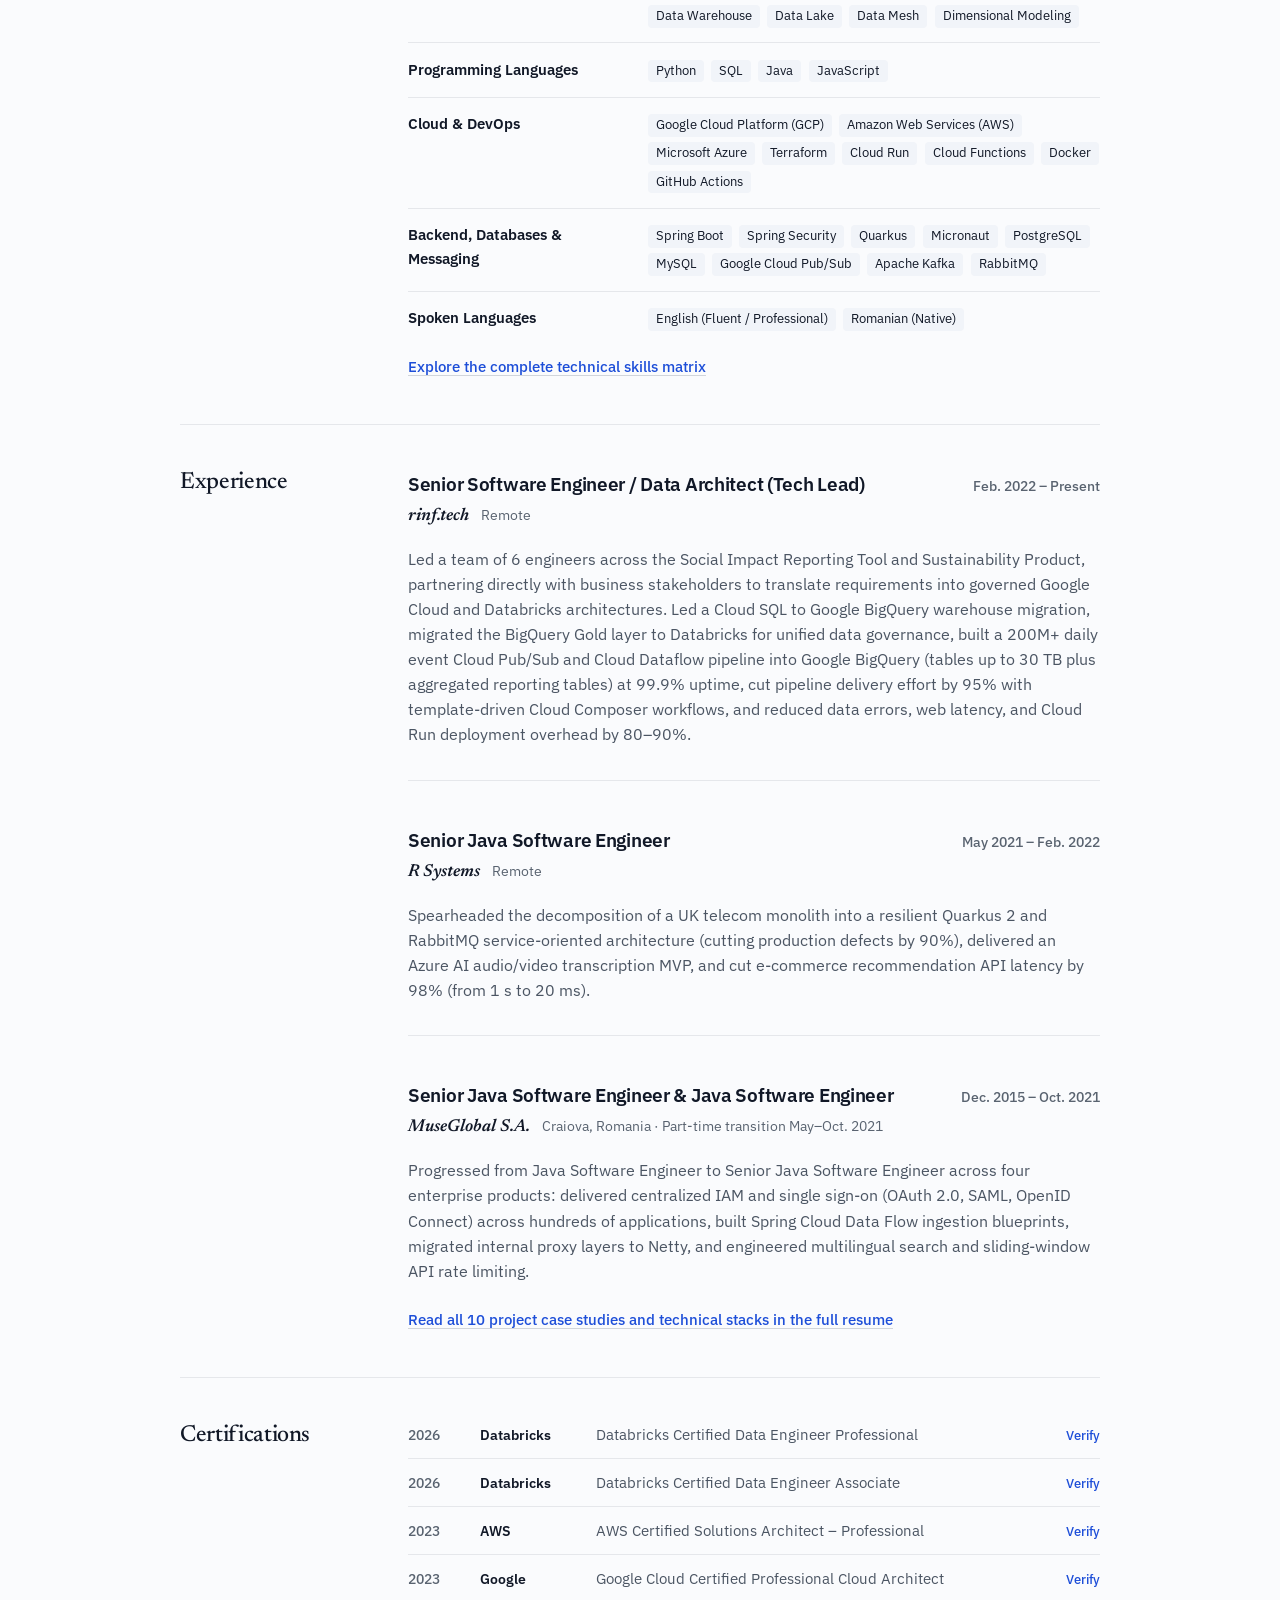
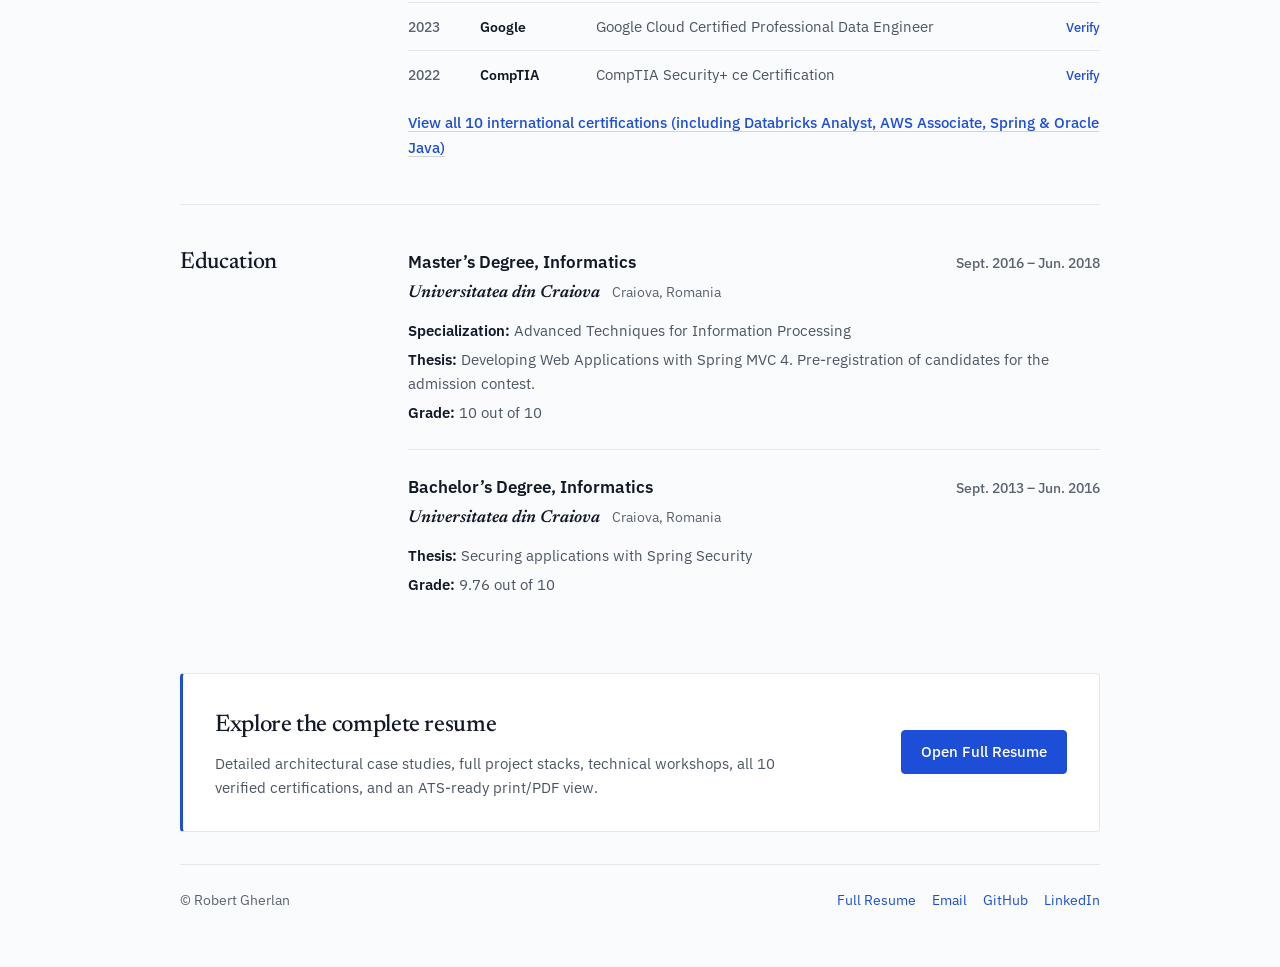
==== commit f0f54451: "Pushed some more fixes." ====
--- a/index.html
+++ b/index.html
@@ -309,11 +309,11 @@
                             <p class="role-summary">
                                 Led a team of 6&nbsp;engineers across the Social Impact Reporting Tool and Sustainability Product,
                                 partnering directly with business stakeholders to translate requirements into governed Google Cloud and
-                                Databricks architectures. Led a Cloud SQL to Google BigQuery warehouse migration (tables up to
-                                30&nbsp;TB plus aggregated reporting marts), migrated the BigQuery Gold layer to Databricks for
-                                unified data governance, built a 200M+&nbsp;daily event Cloud Dataflow pipeline at 99.9%&nbsp;uptime,
-                                cut pipeline delivery effort by 95% with template-driven Cloud Composer workflows, and reduced data
-                                errors, web latency, and Cloud Run deployment overhead by 80&ndash;90%.
+                                Databricks architectures. Led a Cloud SQL to Google BigQuery warehouse migration, migrated the BigQuery
+                                Gold layer to Databricks for unified data governance, built a 200M+&nbsp;daily event Cloud Pub/Sub
+                                and Cloud Dataflow pipeline into Google BigQuery (tables up to 30&nbsp;TB plus aggregated reporting
+                                tables) at 99.9%&nbsp;uptime, cut pipeline delivery effort by 95% with template-driven Cloud Composer
+                                workflows, and reduced data errors, web latency, and Cloud Run deployment overhead by 80&ndash;90%.
                             </p>
                         </article>
 
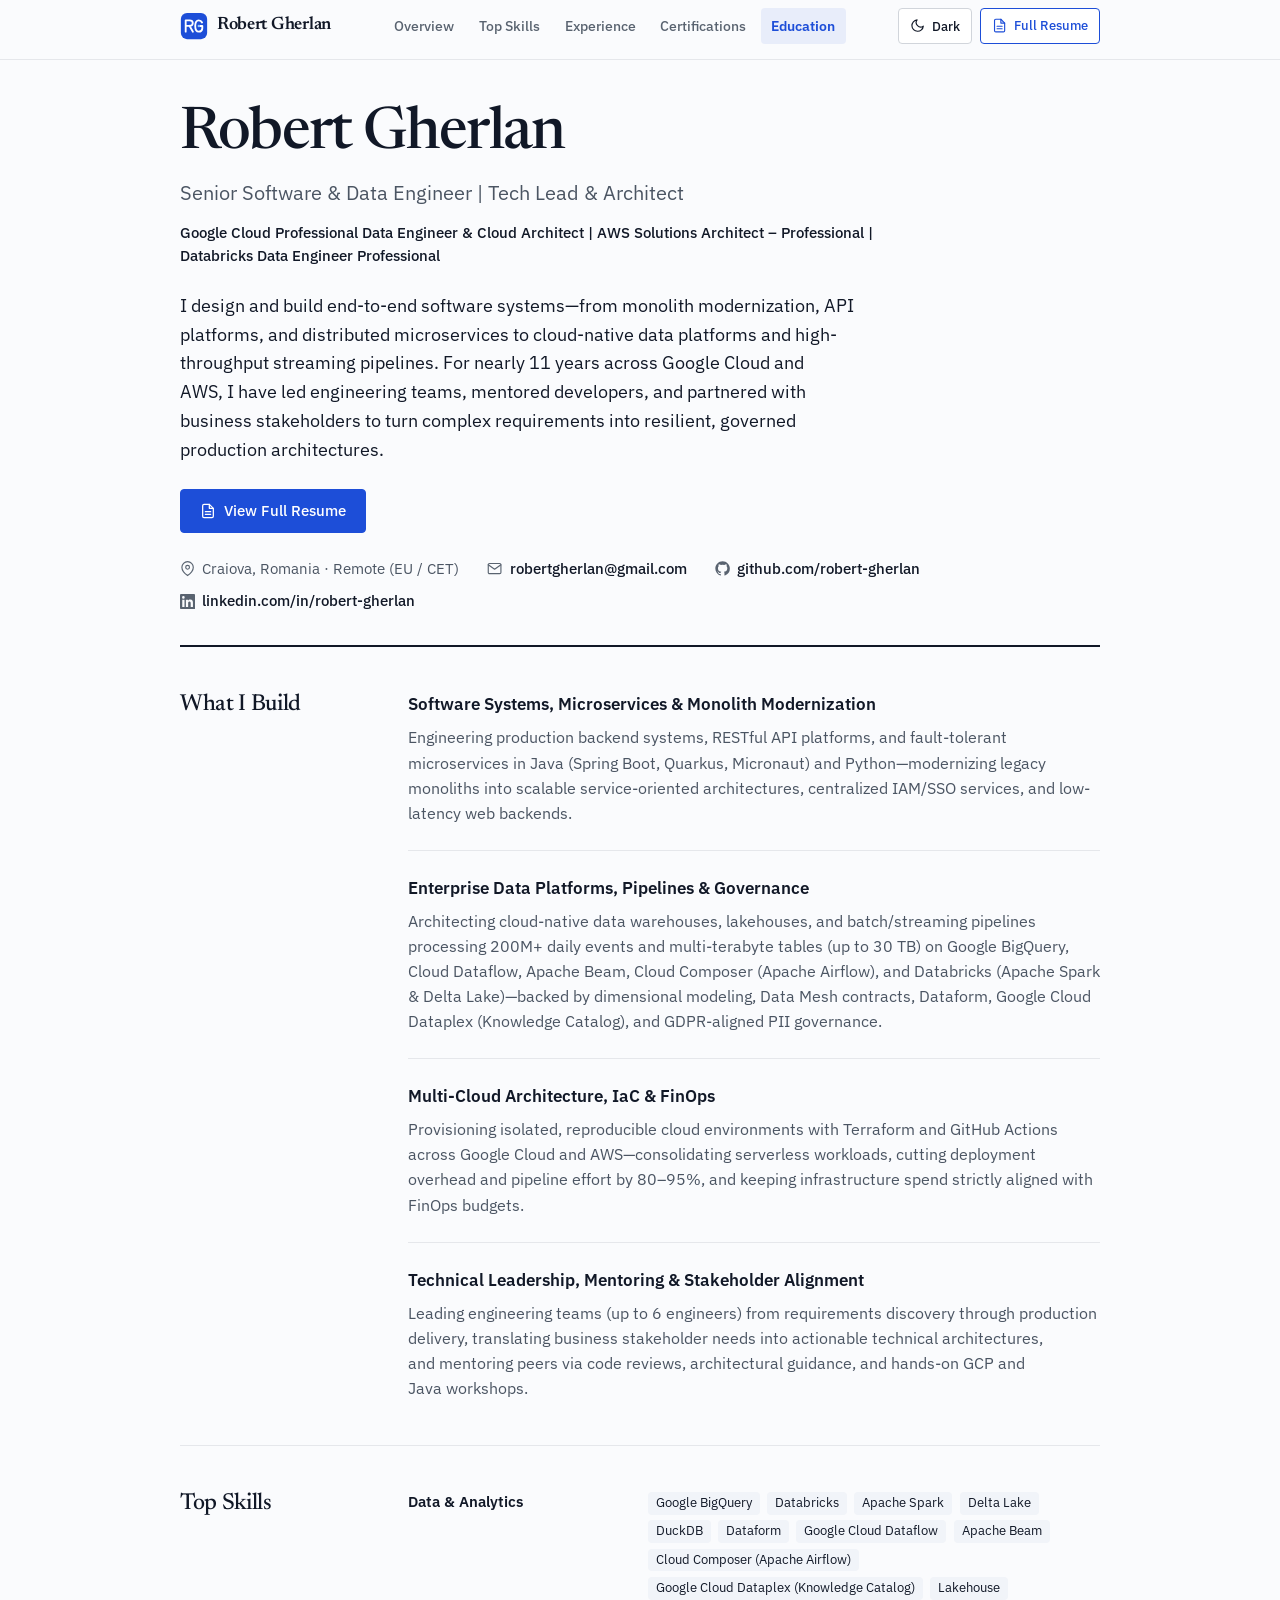
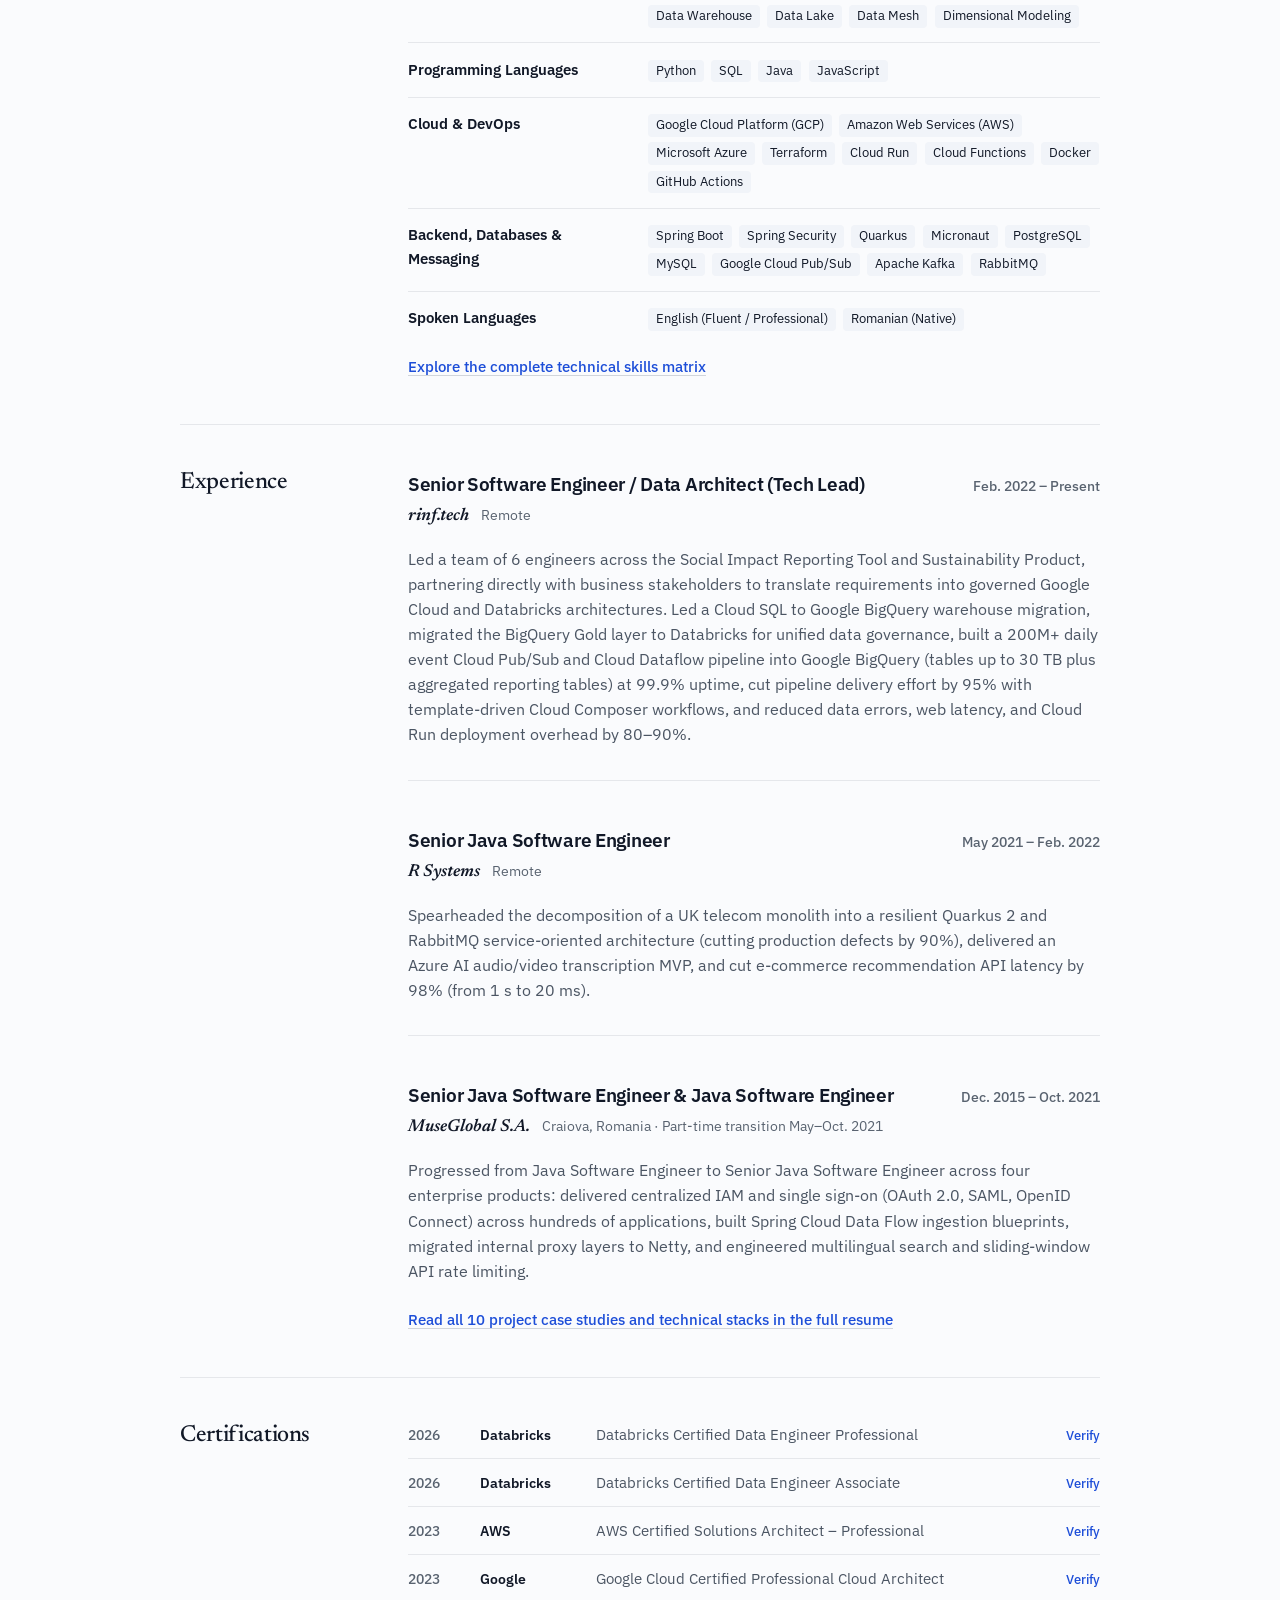
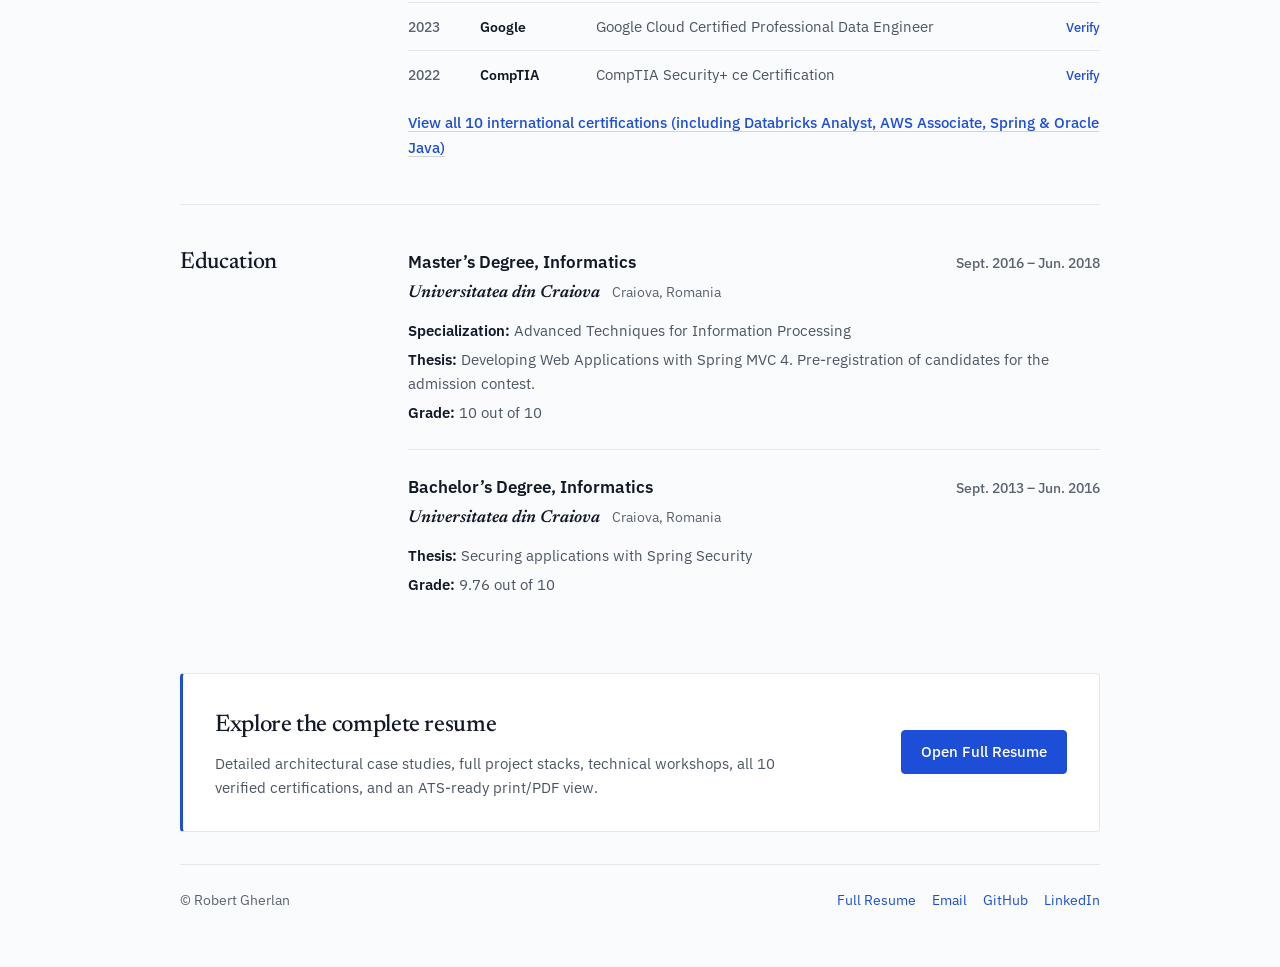
==== commit 1f6a2b02: "Generated and used the favicon on both pages." ====
--- a/index.html
+++ b/index.html
@@ -16,7 +16,7 @@
         />
         <meta property="og:type" content="website" />
         <title>Robert Gherlan - Senior Software &amp; Data Engineer | Tech Lead &amp; Architect</title>
-        <link rel="icon" type="image/x-icon" href="assets/img/favicon.ico" />
+        <link rel="icon" type="image/svg+xml" href="assets/img/favicon.svg" />
 
         <!-- Typography: Newsreader (Editorial Display) + IBM Plex Sans (Technical Body) -->
         <link rel="preconnect" href="https://fonts.googleapis.com" />
@@ -49,7 +49,10 @@
         <!-- Sticky Top Navigation -->
         <header class="site-header">
             <div class="site-header-inner">
-                <a class="site-brand" href="#top">Robert Gherlan</a>
+                <a class="site-brand" href="#top" aria-label="Robert Gherlan">
+                    <img class="brand-mark" src="assets/img/favicon.svg" alt="" width="28" height="28" aria-hidden="true" />
+                    <span class="brand-name">Robert Gherlan</span>
+                </a>
 
                 <nav class="site-nav" aria-label="Primary navigation">
                     <a class="site-nav-link" href="#overview" aria-current="true">Overview</a>
--- a/css/styles.css
+++ b/css/styles.css
@@ -174,6 +174,9 @@
 }
 
 .site-brand {
+    display: inline-flex;
+    align-items: center;
+    gap: 0.55rem;
     font-family: var(--font-display);
     font-size: 1.125rem;
     font-weight: 600;
@@ -181,6 +184,13 @@
     color: var(--color-ink);
     text-decoration: none;
     white-space: nowrap;
+    flex-shrink: 0;
+}
+
+.brand-mark {
+    width: 1.75rem;
+    height: 1.75rem;
+    display: block;
     flex-shrink: 0;
 }
 
@@ -949,7 +959,7 @@
         padding-top: var(--space-5);
     }
 
-    .site-brand {
+    .brand-name {
         display: none;
     }
 
